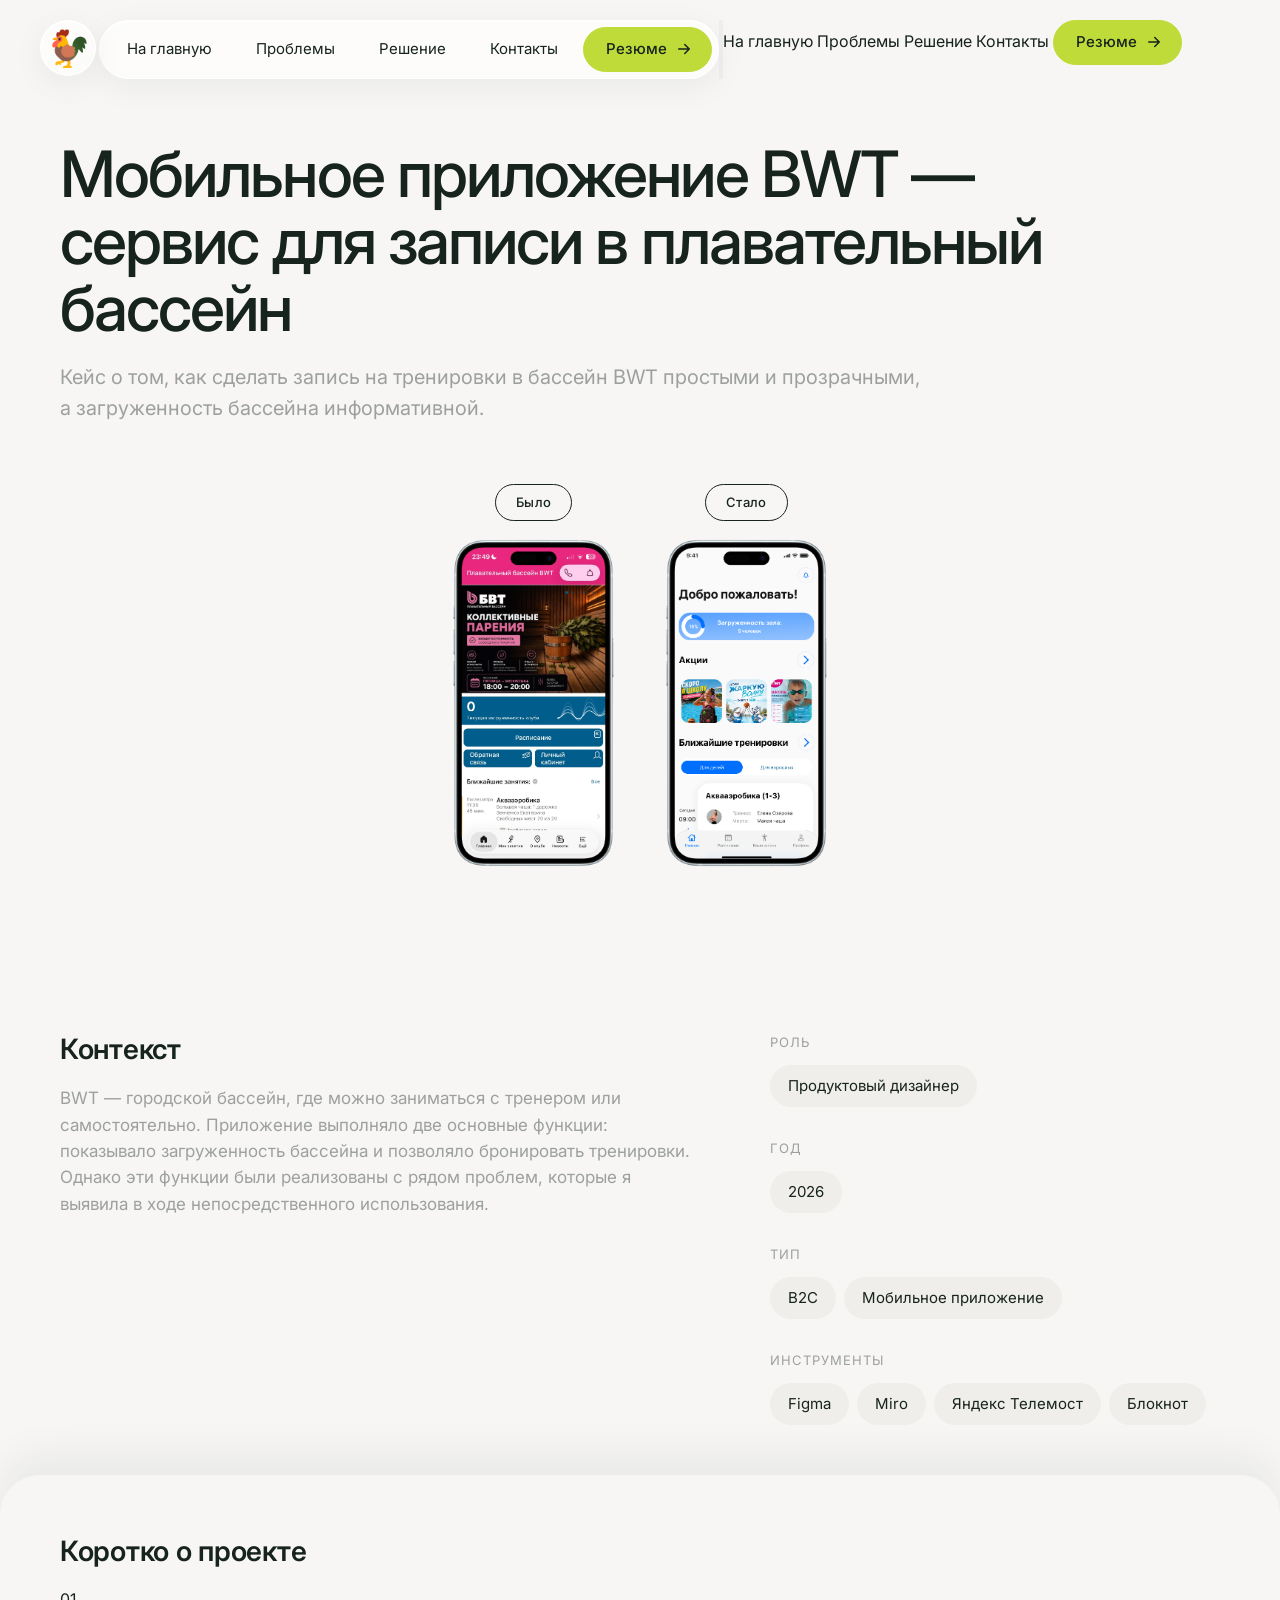
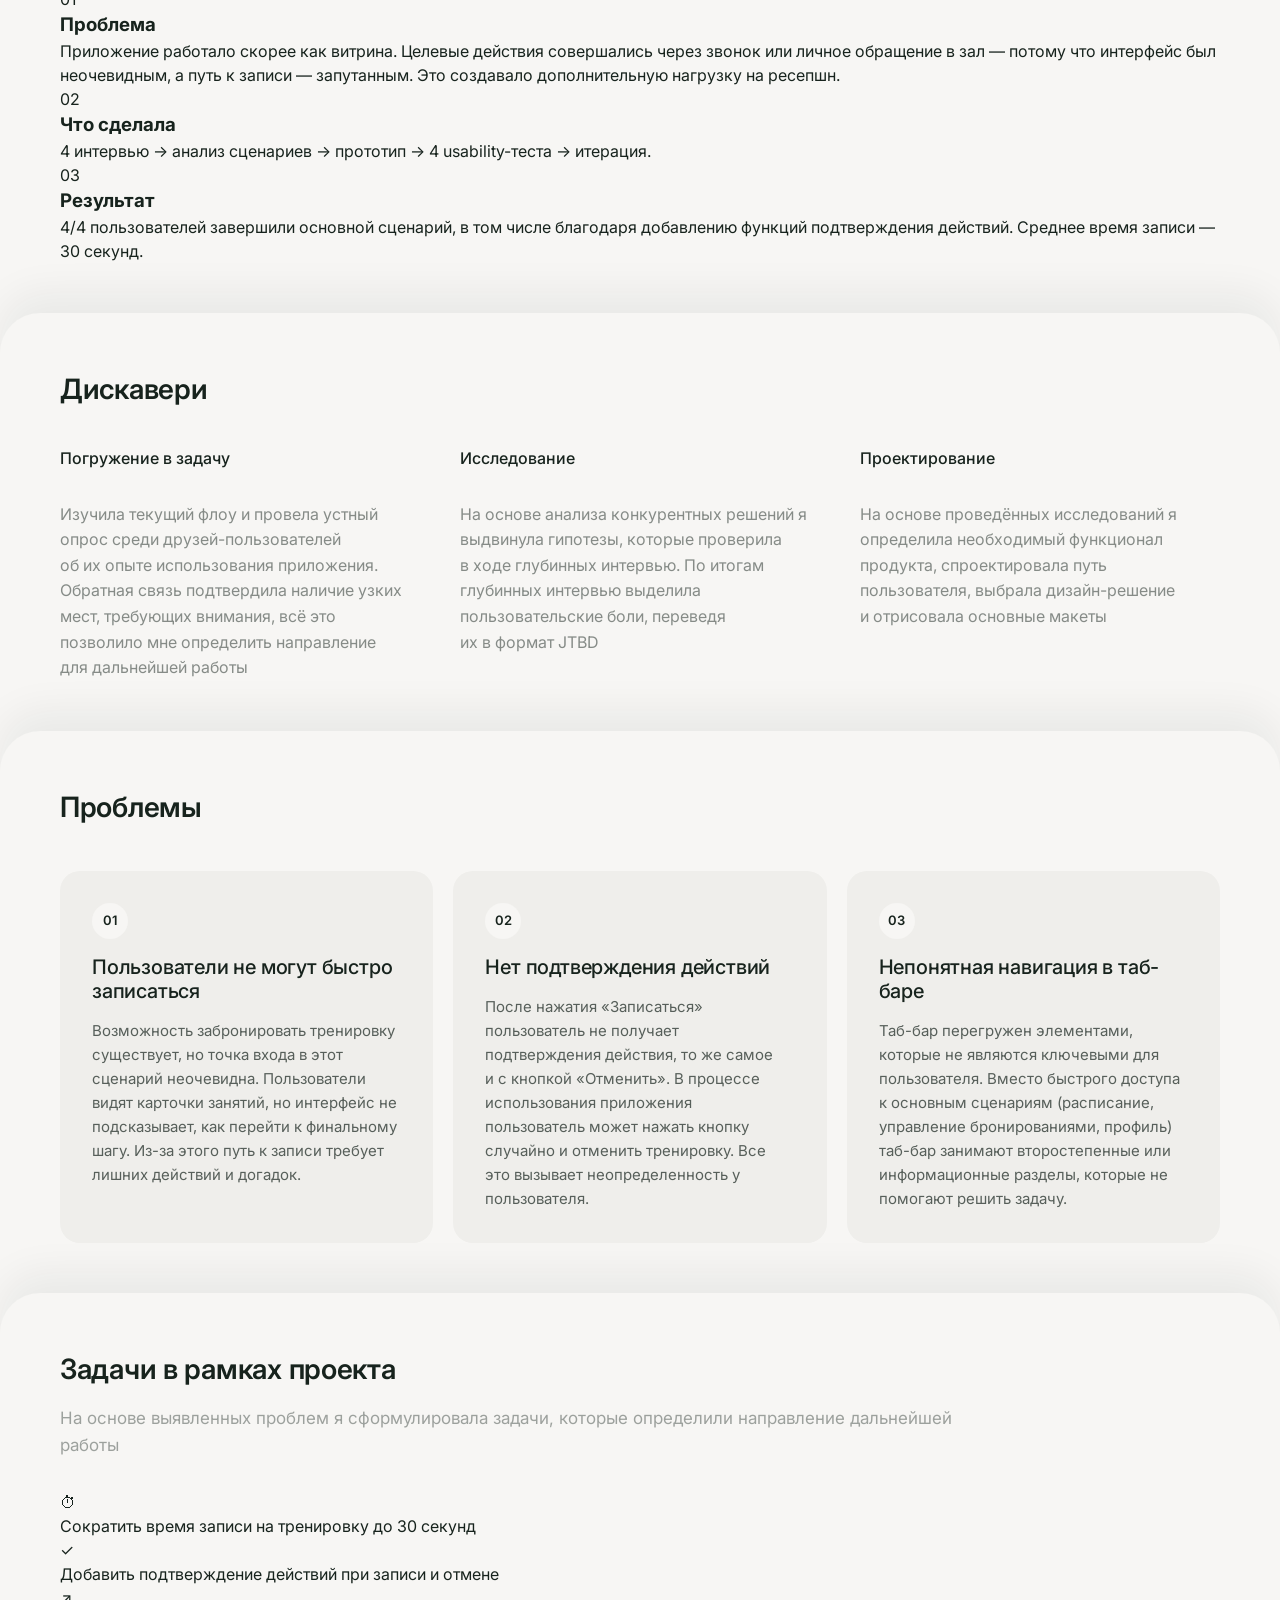
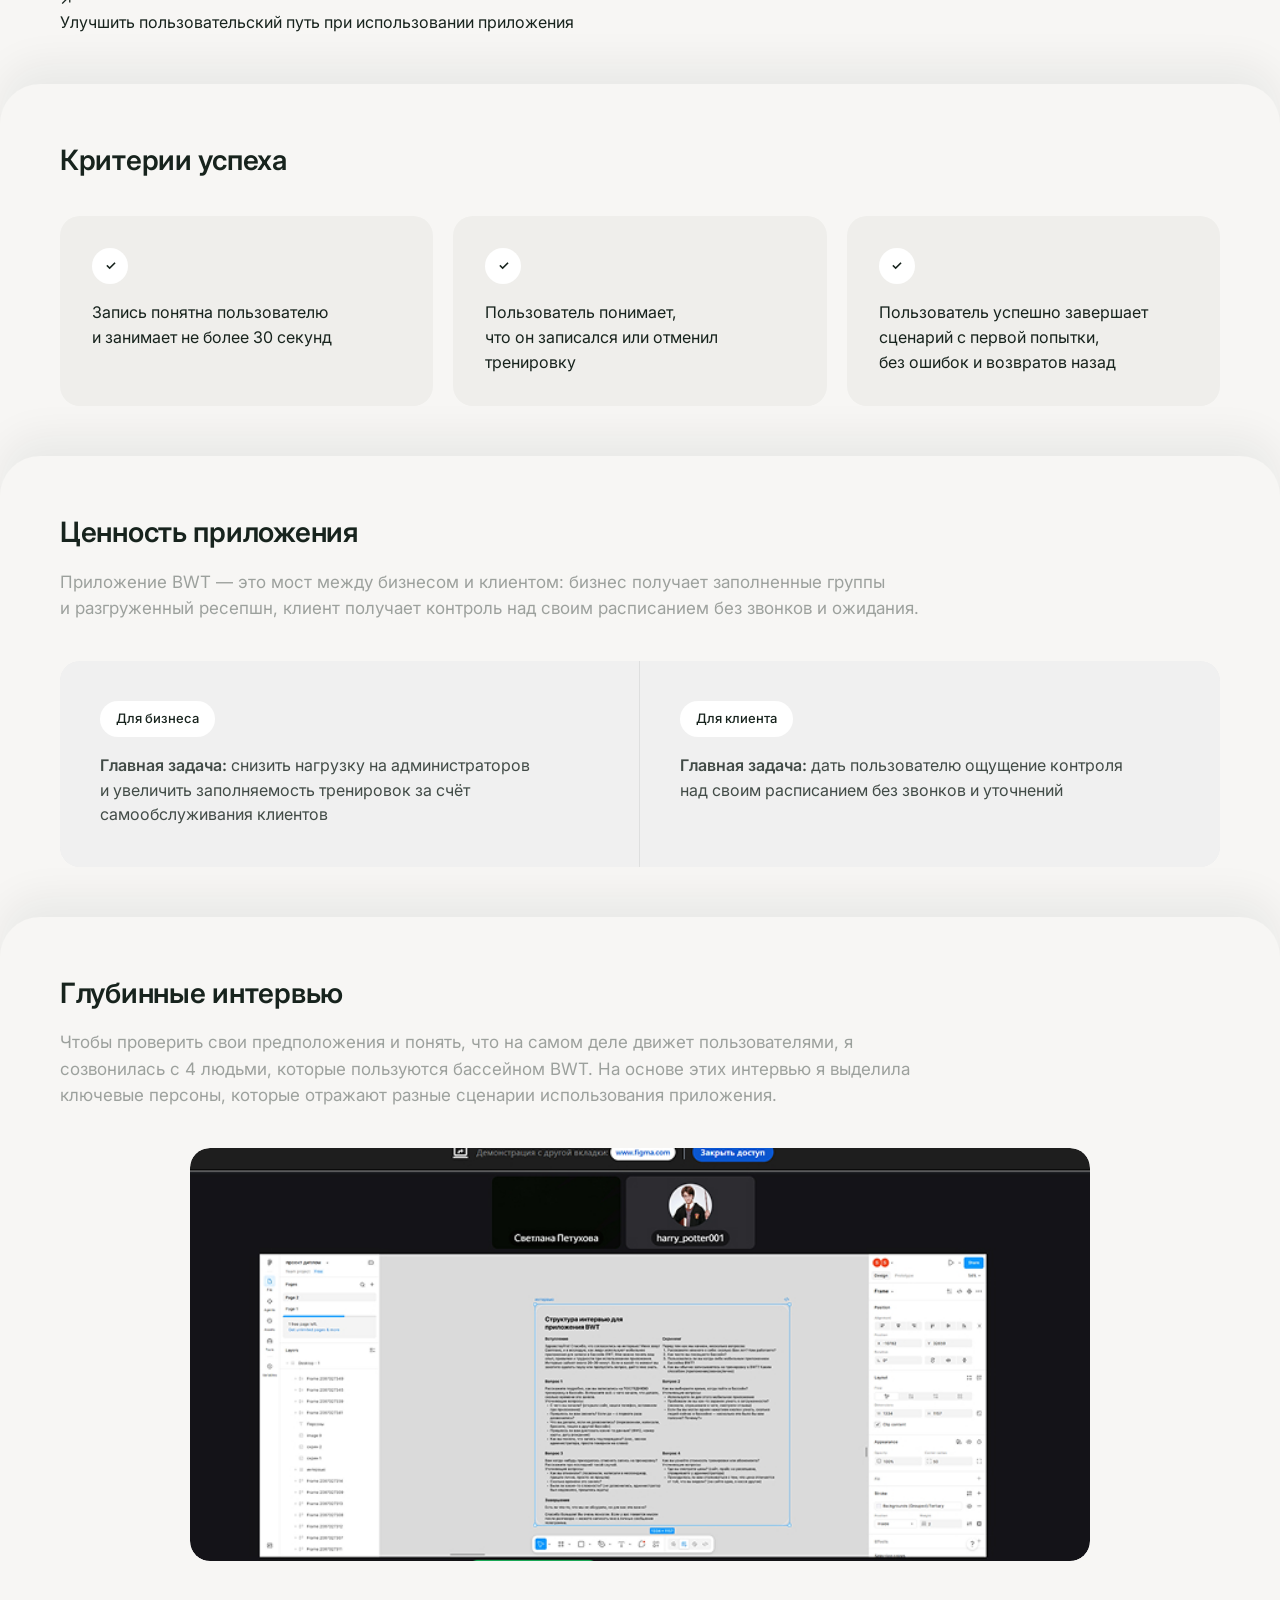
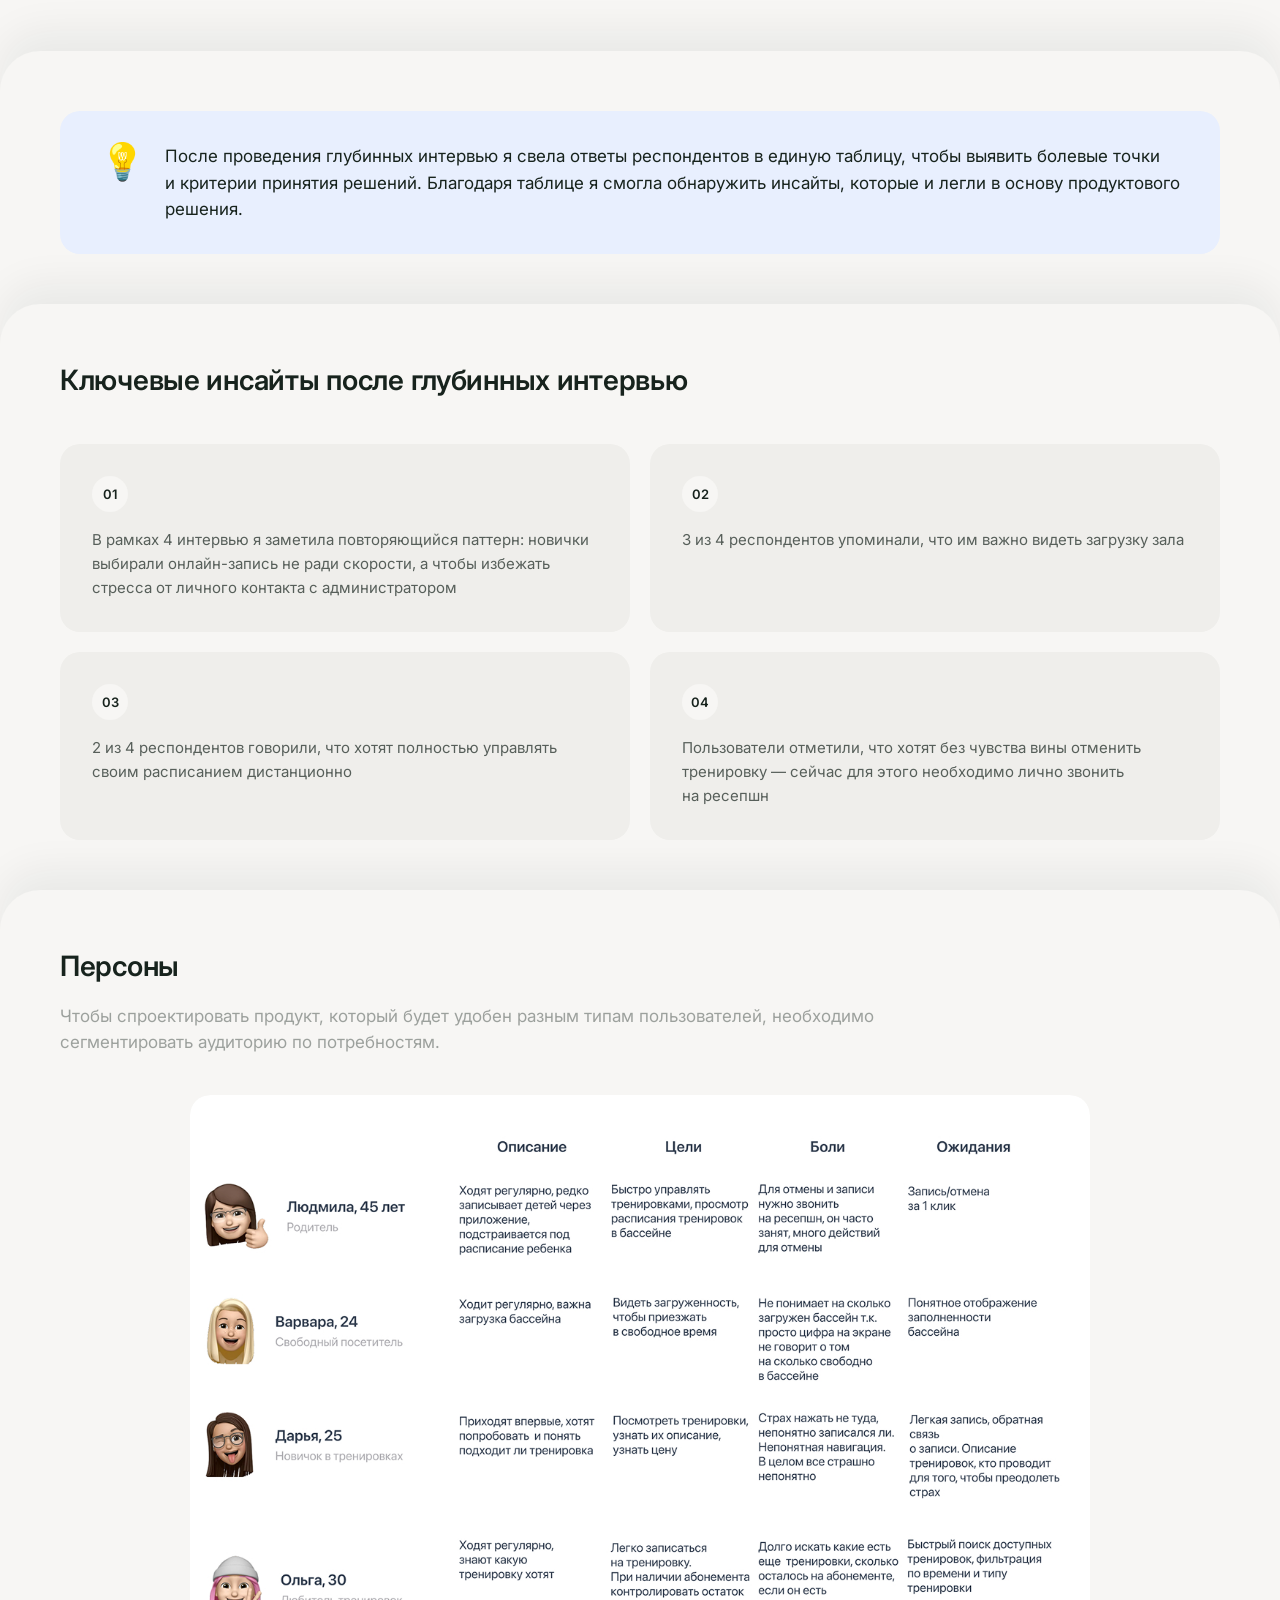
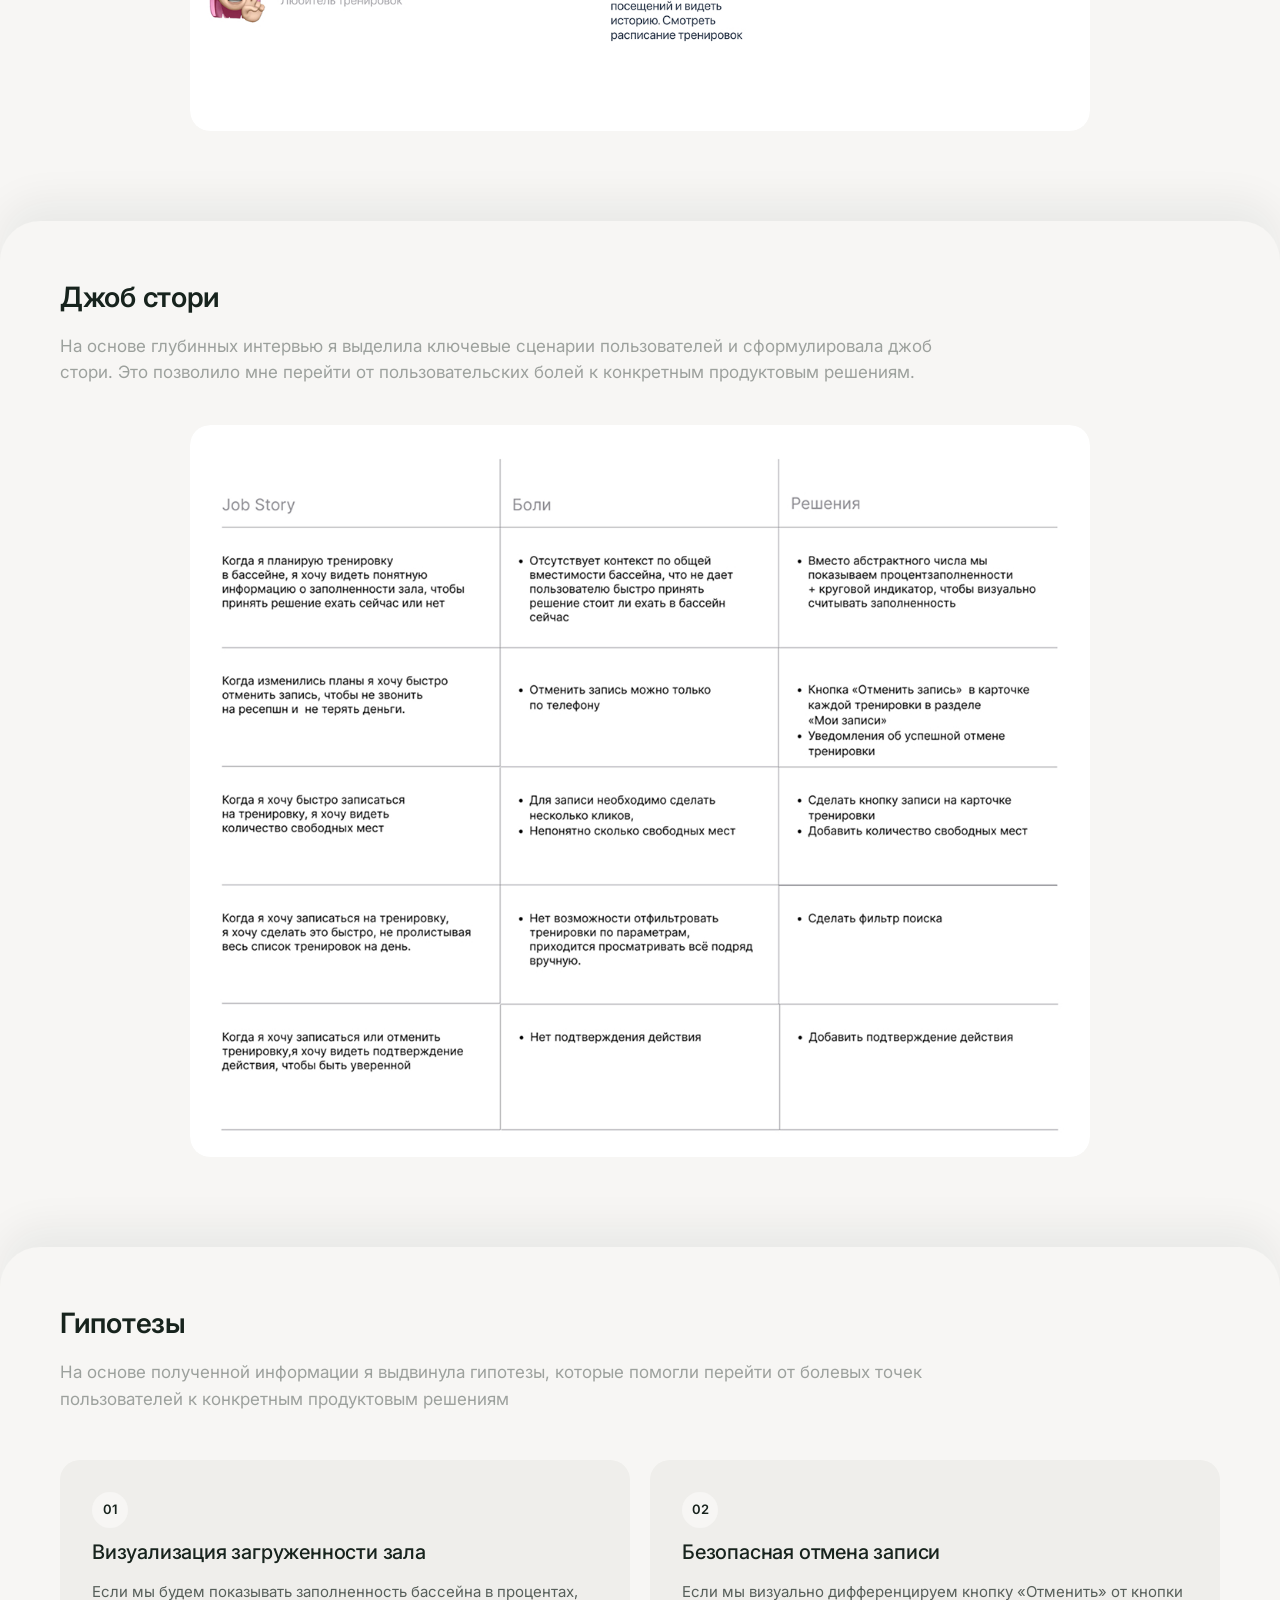
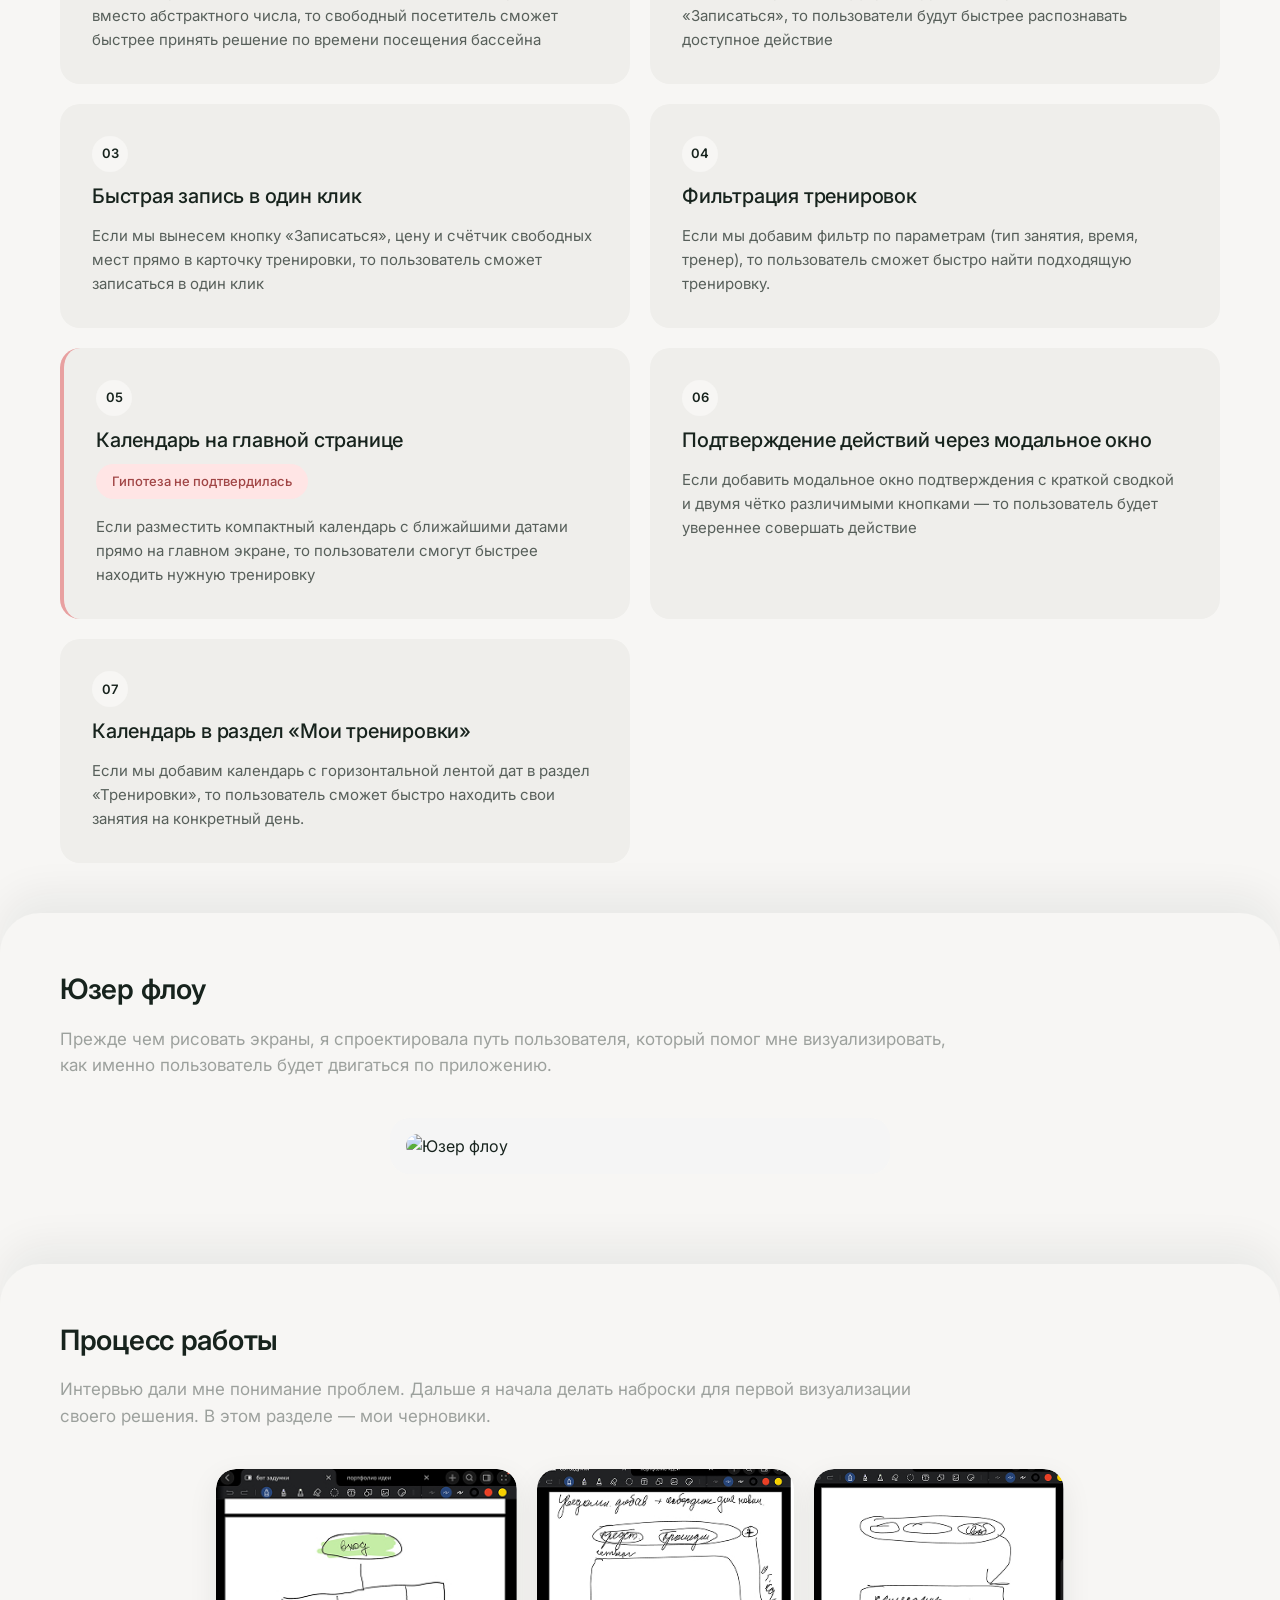
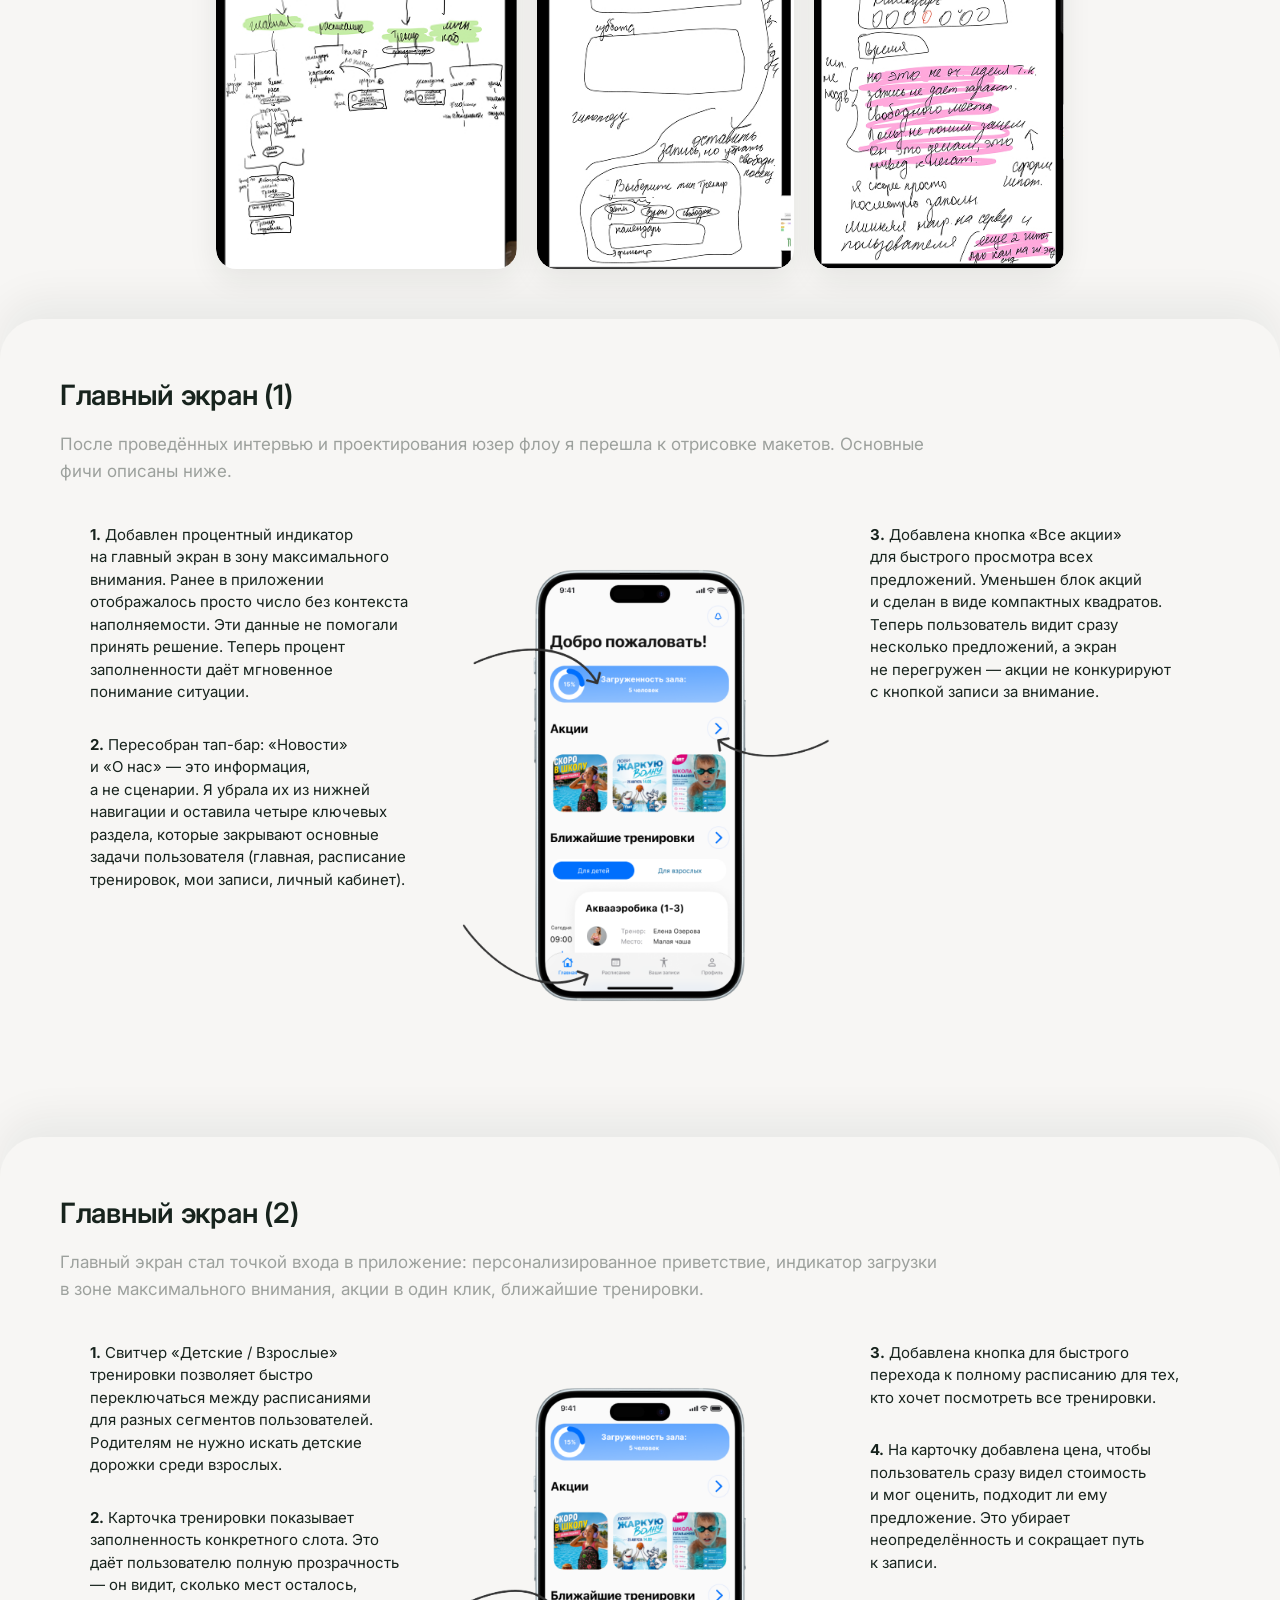
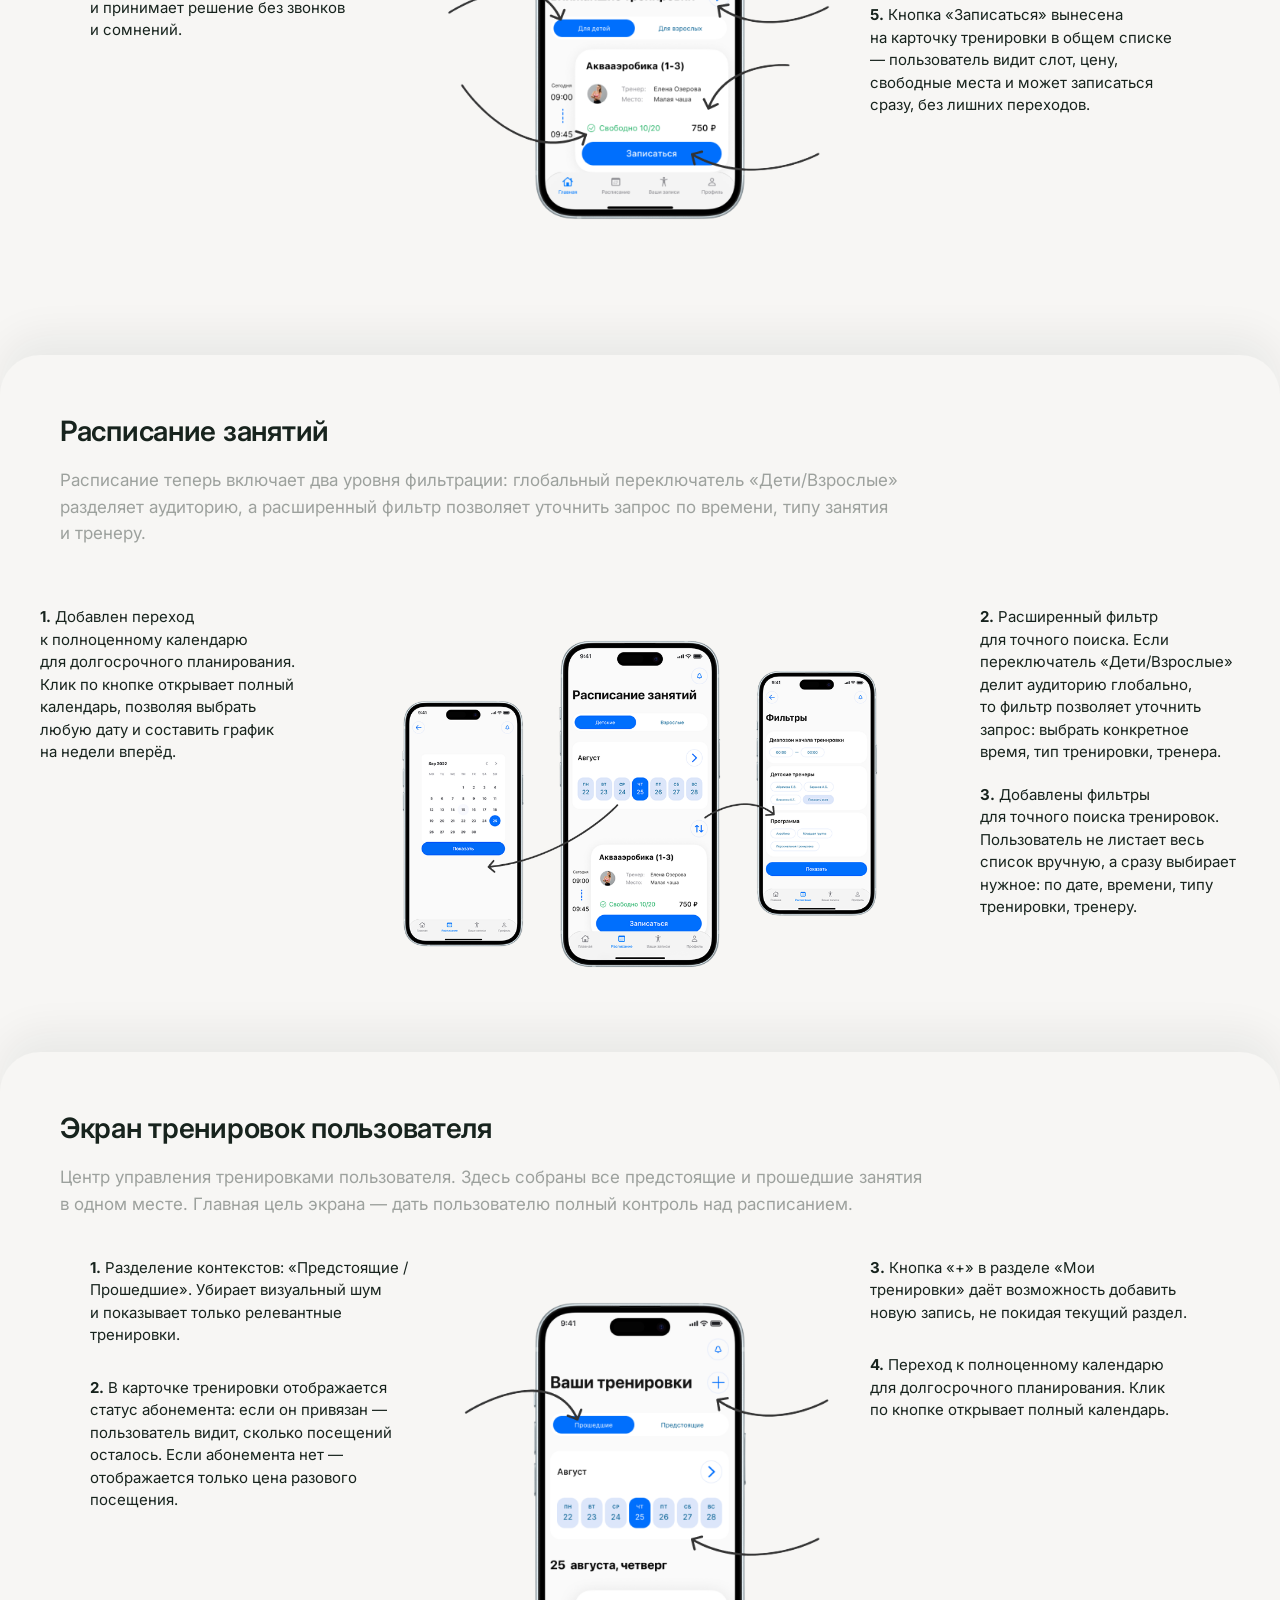
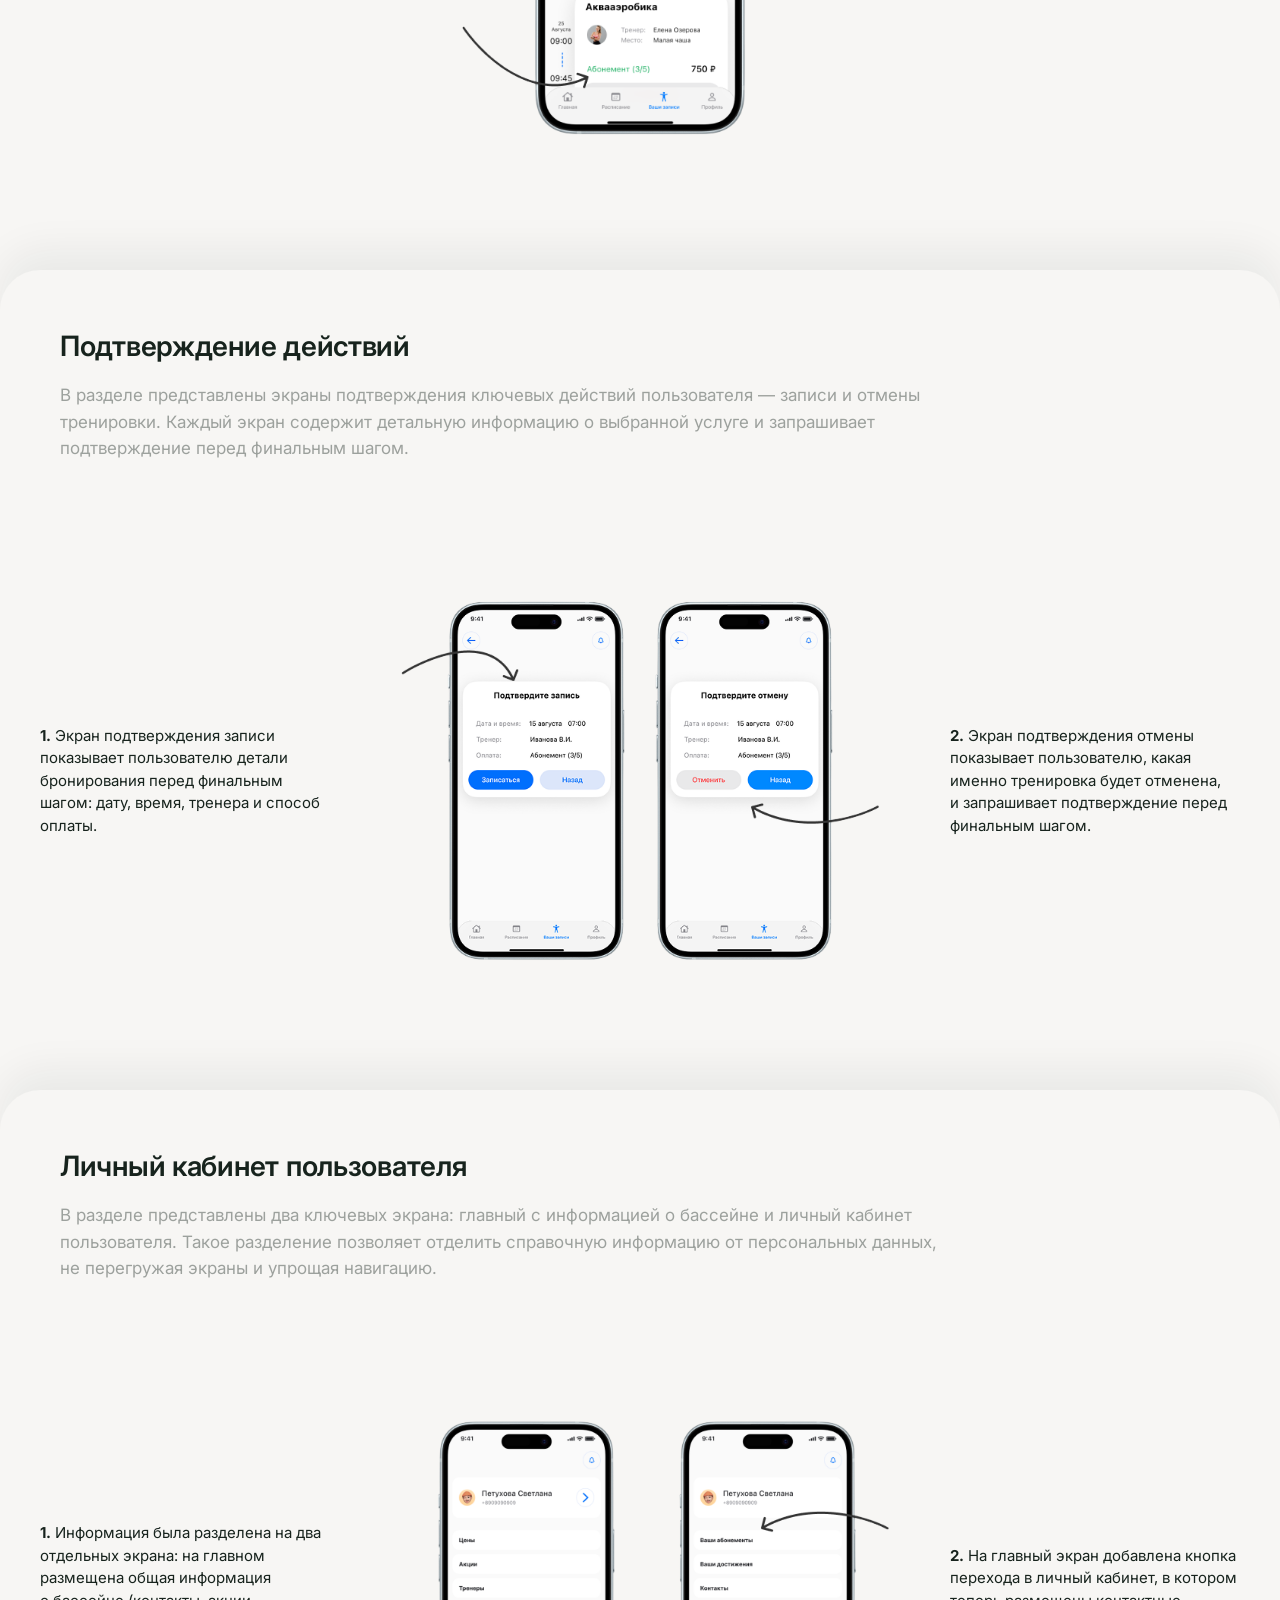
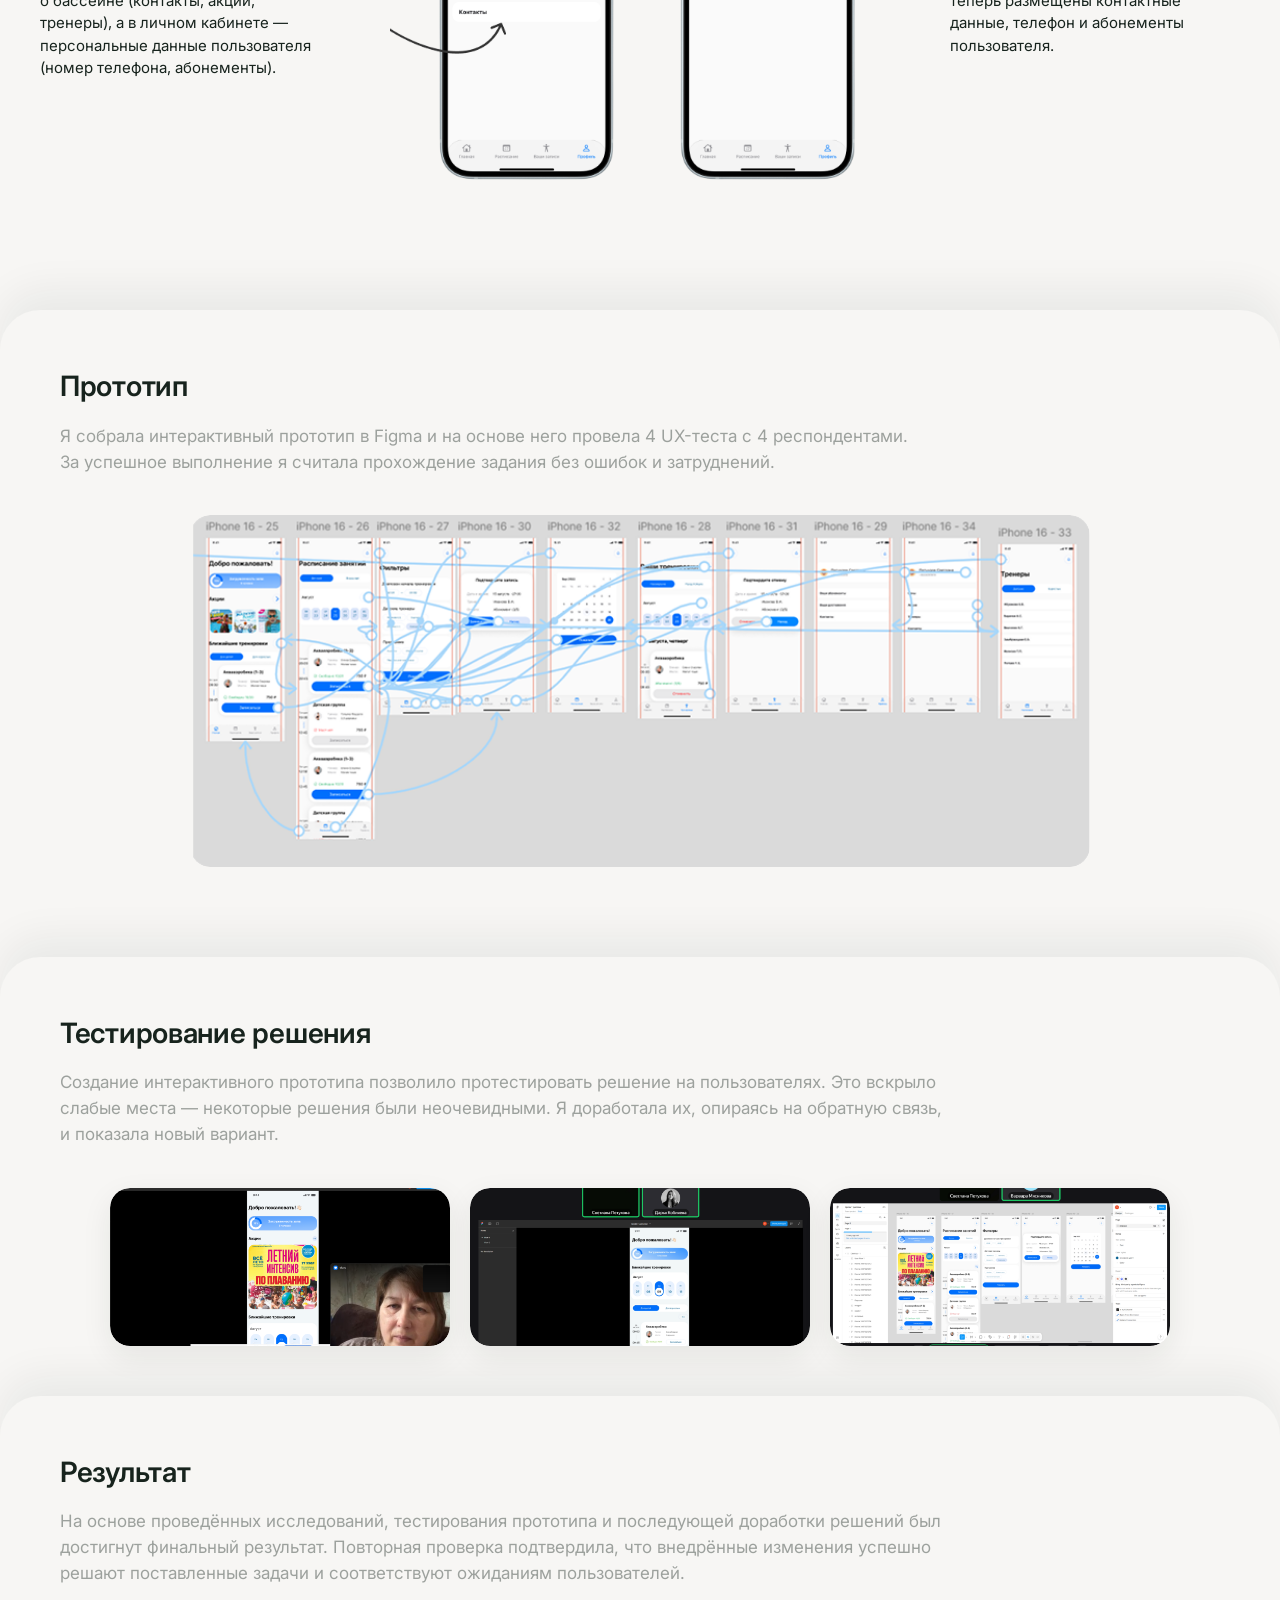
==== case-bwt.html @ 93390b2b "Update case-bwt.html" ====
<!DOCTYPE html>
<html lang="ru">
<head>
  <meta charset="UTF-8">
  <meta name="viewport" content="width=device-width, initial-scale=1.0">
  <title>BWT — Кейс | Петухова Светлана</title>
  <link rel="preconnect" href="https://fonts.googleapis.com">
  <link rel="preconnect" href="https://fonts.gstatic.com" crossorigin>
  <link href="https://fonts.googleapis.com/css2?family=Inter:wght@300;400;500;600&display=swap" rel="stylesheet">
  <link rel="stylesheet" href="style.css">
  <link rel="stylesheet" href="case.css">
</head>
<body class="case-page">

  <!-- ===== НАВБАР ===== -->
  <header class="navbar-wrapper">
    <a href="index.html" class="navbar__logo">
      <span class="navbar__logo-emoji">🐓</span>
    </a>

    <nav class="navbar__pill">
      <ul class="navbar__links">
        <li><a href="index.html" class="navbar__link">На главную</a></li>
        <li><a href="#problems" class="navbar__link">Проблемы</a></li>
        <li><a href="#main-screen" class="navbar__link">Решение</a></li>
        <li><a href="#contacts" class="navbar__link">Контакты</a></li>
      </ul>
      <a href="Files/resume.pdf" class="navbar__cta" target="_blank" rel="noopener">
        <span>Резюме</span>
        <svg class="navbar__arrow" viewBox="0 0 24 24" fill="none" xmlns="http://www.w3.org/2000/svg">
          <path d="M5 12h14M13 6l6 6-6 6" stroke="currentColor" stroke-width="2" stroke-linecap="round" stroke-linejoin="round"/>
        </svg>
      </a>
    </nav>

    <button class="navbar__burger" id="burgerBtn" aria-label="Меню">
      <span></span><span></span><span></span>
    </button>

    <div class="navbar__mobile-menu" id="mobileMenu">
      <a href="index.html">На главную</a>
      <a href="#problems">Проблемы</a>
      <a href="#main-screen">Решение</a>
      <a href="#contacts">Контакты</a>
      <a href="Files/resume.pdf" class="navbar__cta" target="_blank" rel="noopener">
        <span>Резюме</span>
        <svg class="navbar__arrow" viewBox="0 0 24 24" fill="none" xmlns="http://www.w3.org/2000/svg" width="20" height="20">
          <path d="M5 12h14M13 6l6 6-6 6" stroke="currentColor" stroke-width="2" stroke-linecap="round" stroke-linejoin="round"/>
        </svg>
      </a>
    </div>
  </header>

  <main class="case-main">

    <!-- ===== HERO ===== -->
    <section class="case-hero">
      <div class="container">

        <h1 class="case-hero__title">
          Мобильное приложение BWT — <br>
          сервис для записи в&nbsp;плавательный бассейн
        </h1>
        <p class="case-hero__subtitle">
          Кейс о том, как сделать запись на&nbsp;тренировки в&nbsp;бассейн BWT простыми и&nbsp;прозрачными,<br>
          а&nbsp;загруженность бассейна&nbsp;информативной.
        </p>

        <div class="case-compare">
          <div class="case-compare__item">
            <span class="case-compare__badge">Было</span>
            <img src="images/bwt-1.jpg" alt="BWT — было">
          </div>
          <div class="case-compare__item">
            <span class="case-compare__badge">Стало</span>
            <img src="images/bwt-2.jpg" alt="BWT — стало">
          </div>
        </div>
      </div>
    </section>

    <!-- ===== КОНТЕКСТ ===== -->
    <section class="case-section">
      <div class="container">
        <div class="case-intro">
          <div class="case-intro__left">
            <h2 class="case-heading">Контекст</h2>
            <p class="case-section__text">
              BWT — городской бассейн, где можно заниматься с&nbsp;тренером или самостоятельно.
              Приложение выполняло две основные функции: показывало загруженность бассейна
              и&nbsp;позволяло бронировать тренировки. Однако эти функции были реализованы
              с&nbsp;рядом проблем, которые я выявила в&nbsp;ходе непосредственного использования.
            </p>
          </div>
          <div class="case-intro__right">
            <div class="case-intro__block">
              <p class="case-intro__eyebrow">Роль</p>
              <div class="case-intro__tags"><span class="case-chip">Продуктовый дизайнер</span></div>
            </div>
            <div class="case-intro__block">
              <p class="case-intro__eyebrow">Год</p>
              <div class="case-intro__tags"><span class="case-chip">2026</span></div>
            </div>
            <div class="case-intro__block">
              <p class="case-intro__eyebrow">Тип</p>
              <div class="case-intro__tags">
                <span class="case-chip">B2C</span>
                <span class="case-chip">Мобильное приложение</span>
              </div>
            </div>
            <div class="case-intro__block">
              <p class="case-intro__eyebrow">Инструменты</p>
              <div class="case-intro__tags">
                <span class="case-chip">Figma</span>
                <span class="case-chip">Miro</span>
                <span class="case-chip">Яндекс Телемост</span>
                <span class="case-chip">Блокнот</span>
              </div>
            </div>
          </div>
        </div>
      </div>
    </section>

    <!-- ===== TL;DR ===== -->
    <section class="case-section">
      <div class="container">
        <h2 class="case-heading">Коротко о проекте</h2>

        <div class="tldr-grid">

          <div class="tldr-card">
            <span class="tldr-card__num">01</span>
            <h3 class="tldr-card__title">Проблема</h3>
            <p class="tldr-card__text">
              Приложение работало скорее как витрина. Целевые действия совершались
              через звонок или личное обращение в зал — потому что интерфейс был
              неочевидным, а путь к записи — запутанным. Это создавало дополнительную
              нагрузку на ресепшн.
            </p>
          </div>

          <div class="tldr-card">
            <span class="tldr-card__num">02</span>
            <h3 class="tldr-card__title">Что сделала</h3>
            <p class="tldr-card__text">
              4 интервью → анализ сценариев → прототип → 4 usability-теста → итерация.
            </p>
          </div>

          <div class="tldr-card">
            <span class="tldr-card__num">03</span>
            <h3 class="tldr-card__title">Результат</h3>
            <p class="tldr-card__text">
              4/4 пользователей завершили основной сценарий, в том числе благодаря
              добавлению функций подтверждения действий. Среднее время записи — 30 секунд.
            </p>
          </div>

        </div>
      </div>
    </section>

    <!-- ===== ДИСКАВЕРИ ===== -->
    <section class="case-section">
      <div class="container">
        <h2 class="case-heading">Дискавери</h2>
        <div class="case-discovery">
          <div class="case-discovery__col">
            <span class="case-discovery__label">Погружение в&nbsp;задачу</span>
            <p class="case-discovery__text">
              Изучила текущий флоу и&nbsp;провела устный опрос среди друзей-пользователей
              об&nbsp;их&nbsp;опыте использования приложения. Обратная связь подтвердила
              наличие узких мест, требующих внимания, всё это позволило мне определить
              направление для&nbsp;дальнейшей работы
            </p>
          </div>
          <div class="case-discovery__col">
            <span class="case-discovery__label">Исследование</span>
            <p class="case-discovery__text">
              На&nbsp;основе анализа конкурентных решений я выдвинула гипотезы, которые
              проверила в&nbsp;ходе глубинных интервью. По&nbsp;итогам глубинных интервью
              выделила пользовательские боли, переведя их&nbsp;в&nbsp;формат JTBD
            </p>
          </div>
          <div class="case-discovery__col">
            <span class="case-discovery__label">Проектирование</span>
            <p class="case-discovery__text">
              На&nbsp;основе проведённых исследований я определила необходимый функционал
              продукта, спроектировала путь пользователя, выбрала дизайн-решение
              и&nbsp;отрисовала основные макеты
            </p>
          </div>
        </div>
      </div>
    </section>

    <!-- ===== ПРОБЛЕМЫ ===== -->
    <section class="case-section" id="problems">
      <div class="container">
        <h2 class="case-heading">Проблемы</h2>
        <div class="case-grid case-grid--3">

          <div class="case-card">
            <span class="case-card__num">01</span>
            <h3 class="case-card__title">Пользователи не&nbsp;могут быстро записаться</h3>
            <p class="case-card__text">
              Возможность забронировать тренировку существует, но точка входа в этот
              сценарий неочевидна. Пользователи видят карточки занятий, но интерфейс
              не подсказывает, как перейти к финальному шагу. Из-за этого путь к записи
              требует лишних действий и догадок.
            </p>
          </div>

          <div class="case-card">
            <span class="case-card__num">02</span>
            <h3 class="case-card__title">Нет подтверждения действий</h3>
            <p class="case-card__text">
              После нажатия «Записаться» пользователь не&nbsp;получает подтверждения
              действия, то&nbsp;же самое и&nbsp;с&nbsp;кнопкой «Отменить». В процессе
              использования приложения пользователь может нажать кнопку случайно
              и&nbsp;отменить тренировку. Все это вызывает неопределенность у пользователя.
            </p>
          </div>

          <div class="case-card">
            <span class="case-card__num">03</span>
            <h3 class="case-card__title">Непонятная навигация в&nbsp;таб-баре</h3>
            <p class="case-card__text">
              Таб-бар перегружен элементами, которые не&nbsp;являются ключевыми для
              пользователя. Вместо быстрого доступа к основным сценариям (расписание,
              управление бронированиями, профиль) таб-бар занимают второстепенные
              или информационные разделы, которые не помогают решить задачу.
            </p>
          </div>

        </div>
      </div>
    </section>

    <!-- ===== ЗАДАЧИ ===== -->
    <section class="case-section">
      <div class="container">
        <h2 class="case-heading">Задачи в&nbsp;рамках проекта</h2>
        <p class="case-tasks__subtitle">
          На&nbsp;основе выявленных проблем я&nbsp;сформулировала задачи,
          которые определили направление дальнейшей работы
        </p>

        <div class="case-tasks">

          <div class="case-task">
            <span class="case-task__icon">⏱</span>
            <p class="case-task__text">
              Сократить время записи на&nbsp;тренировку до&nbsp;30&nbsp;секунд
            </p>
          </div>

          <div class="case-task">
            <span class="case-task__icon">✓</span>
            <p class="case-task__text">
              Добавить подтверждение действий при&nbsp;записи и&nbsp;отмене
            </p>
          </div>

          <div class="case-task">
            <span class="case-task__icon">↗</span>
            <p class="case-task__text">
              Улучшить пользовательский путь при&nbsp;использовании приложения
            </p>
          </div>

        </div>
      </div>
    </section>

    <!-- ===== КРИТЕРИИ УСПЕХА ===== -->
    <section class="case-section">
      <div class="container">
        <h2 class="case-heading">Критерии успеха</h2>

        <div class="case-criteria">

          <div class="case-criterion">
            <span class="case-criterion__num">✓</span>
            <p class="case-criterion__text">
              Запись понятна пользователю и&nbsp;занимает не&nbsp;более 30&nbsp;секунд
            </p>
          </div>

          <div class="case-criterion">
            <span class="case-criterion__num">✓</span>
            <p class="case-criterion__text">
              Пользователь понимает, что&nbsp;он&nbsp;записался или&nbsp;отменил тренировку
            </p>
          </div>

          <div class="case-criterion">
            <span class="case-criterion__num">✓</span>
            <p class="case-criterion__text">
              Пользователь успешно завершает сценарий с&nbsp;первой попытки,
              без&nbsp;ошибок и&nbsp;возвратов назад
            </p>
          </div>

        </div>
      </div>
    </section>

        <!-- ===== ЦЕННОСТЬ ===== -->
    <section class="case-section">
      <div class="container">
        <h2 class="case-heading">Ценность приложения</h2>
        <p class="case-section__text">
          Приложение BWT — это мост между бизнесом и&nbsp;клиентом: бизнес получает
          заполненные группы и&nbsp;разгруженный ресепшн, клиент получает контроль
          над&nbsp;своим расписанием без&nbsp;звонков и&nbsp;ожидания.
        </p>
        <div class="case-value">
          <div class="case-value__card">
            <span class="case-value__label">Для бизнеса</span>
            <p class="case-value__text">
              <strong>Главная задача:</strong> снизить нагрузку на&nbsp;администраторов
              и&nbsp;увеличить заполняемость тренировок за&nbsp;счёт самообслуживания клиентов
            </p>
          </div>
          <div class="case-value__card">
            <span class="case-value__label">Для клиента</span>
            <p class="case-value__text">
              <strong>Главная задача:</strong> дать пользователю ощущение контроля
              над&nbsp;своим расписанием без&nbsp;звонков и&nbsp;уточнений
            </p>
          </div>
        </div>
      </div>
    </section>

    <!-- ===== ГЛУБИННЫЕ ИНТЕРВЬЮ ===== -->
    <section class="case-section">
      <div class="container">
        <h2 class="case-heading">Глубинные интервью</h2>
        <p class="case-section__text">
          Чтобы проверить свои предположения и&nbsp;понять, что на&nbsp;самом деле движет
          пользователями, я созвонилась с&nbsp;4&nbsp;людьми, которые пользуются бассейном
          BWT. На&nbsp;основе этих интервью я выделила ключевые персоны, которые отражают
          разные сценарии использования приложения.
        </p>
        <figure class="case-interview-photo">
          <img src="images/interview.jpg" alt="Глубинные интервью">
        </figure>
      </div>
    </section>

    <!-- ===== ЗАМЕТКА ===== -->
    <section class="case-section">
      <div class="container">
        <div class="case-note">
          <span class="case-note__emoji" aria-hidden="true">💡</span>
          <p class="case-note__text">
            После проведения глубинных интервью я свела ответы респондентов в&nbsp;единую
            таблицу, чтобы выявить болевые точки и&nbsp;критерии принятия решений.
            Благодаря таблице я смогла обнаружить инсайты, которые и&nbsp;легли
            в&nbsp;основу продуктового решения.
          </p>
        </div>
      </div>
    </section>

    <!-- ===== ИНСАЙТЫ ===== -->
    <section class="case-section">
      <div class="container">
        <h2 class="case-heading">Ключевые инсайты после глубинных интервью</h2>
        <div class="case-grid">

          <div class="case-card">
            <span class="case-card__num">01</span>
            <p class="case-card__text">
              В рамках 4 интервью я заметила повторяющийся паттерн: новички выбирали
              онлайн-запись не&nbsp;ради скорости, а&nbsp;чтобы избежать
              стресса от&nbsp;личного контакта с&nbsp;администратором
            </p>
          </div>

          <div class="case-card">
            <span class="case-card__num">02</span>
            <p class="case-card__text">
              3 из 4 респондентов упоминали, что им важно видеть загрузку зала
            </p>
          </div>

          <div class="case-card">
            <span class="case-card__num">03</span>
            <p class="case-card__text">
              2 из 4 респондентов говорили, что хотят полностью управлять
              своим расписанием дистанционно
            </p>
          </div>

          <div class="case-card">
            <span class="case-card__num">04</span>
            <p class="case-card__text">
              Пользователи отметили, что хотят без&nbsp;чувства вины отменить тренировку —
              сейчас для&nbsp;этого необходимо лично звонить на&nbsp;ресепшн
            </p>
          </div>

        </div>
      </div>
    </section>

    <!-- ===== ПЕРСОНЫ ===== -->
    <section class="case-section">
      <div class="container">
        <h2 class="case-heading">Персоны</h2>
        <p class="case-tasks__subtitle">
          Чтобы спроектировать продукт, который будет удобен разным типам пользователей,
          необходимо сегментировать аудиторию по&nbsp;потребностям.
        </p>
        <figure class="case-interview-photo">
          <img src="images/personas.jpg" alt="Персоны">
        </figure>
      </div>
    </section>

    <!-- ===== ДЖОБ СТОРИ ===== -->
    <section class="case-section">
      <div class="container">
        <h2 class="case-heading">Джоб стори</h2>
        <p class="case-section__text">
          На&nbsp;основе глубинных интервью я выделила ключевые сценарии пользователей
          и&nbsp;сформулировала джоб стори. Это позволило мне перейти от&nbsp;пользовательских
          болей к&nbsp;конкретным продуктовым решениям.
        </p>
        <figure class="case-interview-photo">
          <img src="images/JobStory.jpg" alt="Джоб стори">
        </figure>
      </div>
    </section>

    <!-- ===== ГИПОТЕЗЫ ===== -->
    <section class="case-section">
      <div class="container">
        <h2 class="case-heading">Гипотезы</h2>
        <p class="case-tasks__subtitle">
          На&nbsp;основе полученной информации я&nbsp;выдвинула гипотезы, которые помогли
          перейти от&nbsp;болевых точек пользователей к&nbsp;конкретным продуктовым решениям
        </p>

        <div class="case-hypotheses">

          <div class="case-hypothesis">
            <div class="case-hypothesis__head">
              <span class="case-hypothesis__num">01</span>
              <h3 class="case-hypothesis__title">Визуализация загруженности зала</h3>
            </div>
            <p class="case-hypothesis__text">
              Если мы будем показывать заполненность бассейна в&nbsp;процентах, вместо
              абстрактного числа, то&nbsp;свободный посетитель сможет быстрее принять
              решение по&nbsp;времени посещения бассейна
            </p>
          </div>

          <div class="case-hypothesis">
            <div class="case-hypothesis__head">
              <span class="case-hypothesis__num">02</span>
              <h3 class="case-hypothesis__title">Безопасная отмена записи</h3>
            </div>
            <p class="case-hypothesis__text">
              Если мы визуально дифференцируем кнопку «Отменить» от&nbsp;кнопки «Записаться»,
              то&nbsp;пользователи будут быстрее распознавать доступное действие
            </p>
          </div>

          <div class="case-hypothesis">
            <div class="case-hypothesis__head">
              <span class="case-hypothesis__num">03</span>
              <h3 class="case-hypothesis__title">Быстрая запись в&nbsp;один клик</h3>
            </div>
            <p class="case-hypothesis__text">
              Если мы вынесем кнопку «Записаться», цену и&nbsp;счётчик свободных мест прямо
              в&nbsp;карточку тренировки, то&nbsp;пользователь сможет записаться в&nbsp;один клик
            </p>
          </div>

          <div class="case-hypothesis">
            <div class="case-hypothesis__head">
              <span class="case-hypothesis__num">04</span>
              <h3 class="case-hypothesis__title">Фильтрация тренировок</h3>
            </div>
            <p class="case-hypothesis__text">
              Если мы добавим фильтр по&nbsp;параметрам (тип занятия, время, тренер),
              то&nbsp;пользователь сможет быстро найти подходящую тренировку.
            </p>
          </div>

          <div class="case-hypothesis case-hypothesis--rejected">
            <div class="case-hypothesis__head">
              <span class="case-hypothesis__num">05</span>
              <h3 class="case-hypothesis__title">Календарь на&nbsp;главной странице</h3>
              <span class="case-hypothesis__badge">Гипотеза не&nbsp;подтвердилась</span>
            </div>
            <p class="case-hypothesis__text">
              Если разместить компактный календарь с&nbsp;ближайшими датами прямо
              на&nbsp;главном экране, то&nbsp;пользователи смогут быстрее находить
              нужную тренировку
            </p>
          </div>

          <div class="case-hypothesis">
            <div class="case-hypothesis__head">
              <span class="case-hypothesis__num">06</span>
              <h3 class="case-hypothesis__title">Подтверждение действий через модальное окно</h3>
            </div>
            <p class="case-hypothesis__text">
              Если добавить модальное окно подтверждения с&nbsp;краткой сводкой и&nbsp;двумя
              чётко различимыми кнопками — то&nbsp;пользователь будет увереннее совершать действие
            </p>
          </div>

          <div class="case-hypothesis">
            <div class="case-hypothesis__head">
              <span class="case-hypothesis__num">07</span>
              <h3 class="case-hypothesis__title">Календарь в&nbsp;раздел «Мои тренировки»</h3>
            </div>
            <p class="case-hypothesis__text">
              Если мы добавим календарь с&nbsp;горизонтальной лентой дат в&nbsp;раздел
              «Тренировки», то&nbsp;пользователь сможет быстро находить свои занятия
              на&nbsp;конкретный день.
            </p>
          </div>

        </div>
      </div>
    </section>

    <!-- ===== ЮЗЕР ФЛОУ ===== -->
    <section class="case-section">
      <div class="container">
        <h2 class="case-heading">Юзер флоу</h2>
        <p class="case-section__text">
          Прежде чем рисовать экраны, я спроектировала путь пользователя, который помог
          мне визуализировать, как именно пользователь будет двигаться по&nbsp;приложению.
        </p>
        <figure class="case-interview-photo case-interview-photo--small">
          <img src="images/user.jpg" alt="Юзер флоу">
        </figure>
      </div>
    </section>

    <!-- ===== ПРОЦЕСС ===== -->
    <section class="case-section">
      <div class="container">
        <h2 class="case-heading">Процесс работы</h2>
        <p class="case-section__text">
          Интервью дали мне понимание проблем. Дальше я начала делать наброски
          для&nbsp;первой визуализации своего решения. В&nbsp;этом разделе — мои черновики.
        </p>
        <div class="case-process">
          <figure class="case-process__item">
            <img src="images/image-1.jpg" alt="Черновик 1">
          </figure>
          <figure class="case-process__item">
            <img src="images/image-2.jpg" alt="Черновик 2">
          </figure>
          <figure class="case-process__item">
            <img src="images/image-3.jpg" alt="Черновик 3">
          </figure>
        </div>
      </div>
    </section>

        <!-- ===== ГЛАВНЫЙ ЭКРАН (1) ===== -->
    <section class="case-section" id="main-screen">
      <div class="container">
        <h2 class="case-heading">Главный экран (1)</h2>
        <p class="case-section__text">
          После проведённых интервью и&nbsp;проектирования юзер флоу я перешла
          к&nbsp;отрисовке макетов. Основные фичи описаны ниже.
        </p>

        <div class="case-screen">
          <div class="case-screen__side case-screen__side--left">
            <div class="case-screen__item">
              <p class="case-screen__text">
                <strong>1.</strong> Добавлен процентный индикатор на&nbsp;главный экран
                в&nbsp;зону максимального внимания. Ранее в&nbsp;приложении отображалось
                просто число без&nbsp;контекста наполняемости. Эти данные не&nbsp;помогали
                принять решение. Теперь процент заполненности даёт мгновенное понимание ситуации.
              </p>
            </div>
            <div class="case-screen__item">
              <p class="case-screen__text">
                <strong>2.</strong> Пересобран тап-бар: «Новости» и&nbsp;«О&nbsp;нас» — это
                информация, а&nbsp;не&nbsp;сценарии. Я&nbsp;убрала их&nbsp;из&nbsp;нижней
                навигации и&nbsp;оставила четыре ключевых раздела, которые закрывают основные
                задачи пользователя (главная, расписание тренировок, мои записи, личный кабинет).
              </p>
            </div>
          </div>

          <div class="case-screen__phone">
            <img src="images/screen(11).png" alt="Главный экран BWT">
          </div>

          <div class="case-screen__side case-screen__side--right">
            <div class="case-screen__item">
              <p class="case-screen__text">
                <strong>3.</strong> Добавлена кнопка «Все акции» для&nbsp;быстрого просмотра
                всех предложений. Уменьшен блок акций и&nbsp;сделан в&nbsp;виде компактных
                квадратов. Теперь пользователь видит сразу несколько предложений,
                а&nbsp;экран не&nbsp;перегружен — акции не&nbsp;конкурируют с&nbsp;кнопкой
                записи за&nbsp;внимание.
              </p>
            </div>
          </div>
        </div>
      </div>
    </section>

    <!-- ===== ГЛАВНЫЙ ЭКРАН (2) ===== -->
    <section class="case-section" id="main-screen-2">
      <div class="container">
        <h2 class="case-heading">Главный экран (2)</h2>
        <p class="case-section__text">
          Главный экран стал точкой входа в&nbsp;приложение: персонализированное приветствие,
          индикатор загрузки в&nbsp;зоне максимального внимания, акции в&nbsp;один клик,
          ближайшие тренировки.
        </p>

        <div class="case-screen">
          <div class="case-screen__side case-screen__side--left">
            <div class="case-screen__item">
              <p class="case-screen__text">
                <strong>1.</strong> Свитчер «Детские / Взрослые» тренировки позволяет быстро
                переключаться между расписаниями для&nbsp;разных сегментов пользователей.
                Родителям не&nbsp;нужно искать детские дорожки среди взрослых.
              </p>
            </div>
            <div class="case-screen__item">
              <p class="case-screen__text">
                <strong>2.</strong> Карточка тренировки показывает заполненность конкретного
                слота. Это даёт пользователю полную прозрачность — он&nbsp;видит, сколько
                мест осталось, и&nbsp;принимает решение без&nbsp;звонков и&nbsp;сомнений.
              </p>
            </div>
          </div>

          <div class="case-screen__phone">
            <img src="images/screen2.png" alt="Главный экран BWT — версия 2">
          </div>

          <div class="case-screen__side case-screen__side--right">
            <div class="case-screen__item">
              <p class="case-screen__text">
                <strong>3.</strong> Добавлена кнопка для&nbsp;быстрого перехода к&nbsp;полному
                расписанию для&nbsp;тех, кто хочет посмотреть все тренировки.
              </p>
            </div>
            <div class="case-screen__item">
              <p class="case-screen__text">
                <strong>4.</strong> На&nbsp;карточку добавлена цена, чтобы пользователь сразу
                видел стоимость и&nbsp;мог оценить, подходит&nbsp;ли ему предложение.
                Это убирает неопределённость и&nbsp;сокращает путь к&nbsp;записи.
              </p>
            </div>
            <div class="case-screen__item">
              <p class="case-screen__text">
                <strong>5.</strong> Кнопка «Записаться» вынесена на&nbsp;карточку тренировки
                в&nbsp;общем списке — пользователь видит слот, цену, свободные места
                и&nbsp;может записаться сразу, без&nbsp;лишних переходов.
              </p>
            </div>
          </div>
        </div>
      </div>
    </section>

    <!-- ===== РАСПИСАНИЕ ЗАНЯТИЙ ===== -->
    <section class="case-section" id="schedule">
      <div class="container">
        <h2 class="case-heading">Расписание занятий</h2>
        <p class="case-section__text">
          Расписание теперь включает два уровня фильтрации: глобальный переключатель
          «Дети/Взрослые» разделяет аудиторию, а&nbsp;расширенный фильтр позволяет
          уточнить запрос по&nbsp;времени, типу занятия и&nbsp;тренеру.
        </p>
      </div>

      <div class="case-schedule">
        <div class="case-schedule__col case-schedule__col--left">
          <p class="case-schedule__text">
            <strong>1.</strong> Добавлен переход к&nbsp;полноценному календарю
            для&nbsp;долгосрочного планирования. Клик по&nbsp;кнопке открывает полный
            календарь, позволяя выбрать любую дату и&nbsp;составить график на&nbsp;недели вперёд.
          </p>
        </div>

        <div class="case-schedule__center">
          <img src="images/screen3.png" alt="Расписание занятий BWT">
        </div>

        <div class="case-schedule__col case-schedule__col--right">
          <p class="case-schedule__text">
            <strong>2.</strong> Расширенный фильтр для&nbsp;точного поиска. Если переключатель
            «Дети/Взрослые» делит аудиторию глобально, то&nbsp;фильтр позволяет уточнить
            запрос: выбрать конкретное время, тип тренировки, тренера.
          </p>
          <p class="case-schedule__text">
            <strong>3.</strong> Добавлены фильтры для&nbsp;точного поиска тренировок.
            Пользователь не&nbsp;листает весь список вручную, а&nbsp;сразу выбирает нужное:
            по&nbsp;дате, времени, типу тренировки, тренеру.
          </p>
        </div>
      </div>
    </section>

    <!-- ===== ЭКРАН ТРЕНИРОВОК ===== -->
    <section class="case-section" id="user-trainings">
      <div class="container">
        <h2 class="case-heading">Экран тренировок пользователя</h2>
        <p class="case-section__text">
          Центр управления тренировками пользователя. Здесь собраны все предстоящие
          и&nbsp;прошедшие занятия в&nbsp;одном месте. Главная цель экрана — дать
          пользователю полный контроль над&nbsp;расписанием.
        </p>

        <div class="case-screen">
          <div class="case-screen__side case-screen__side--left">
            <div class="case-screen__item">
              <p class="case-screen__text">
                <strong>1.</strong> Разделение контекстов: «Предстоящие / Прошедшие».
                Убирает визуальный шум и&nbsp;показывает только релевантные тренировки.
              </p>
            </div>
            <div class="case-screen__item">
              <p class="case-screen__text">
                <strong>2.</strong> В&nbsp;карточке тренировки отображается статус абонемента:
                если он&nbsp;привязан — пользователь видит, сколько посещений осталось.
                Если абонемента нет — отображается только цена разового посещения.
              </p>
            </div>
          </div>

          <div class="case-screen__phone">
            <img src="images/screen4.png" alt="Экран тренировок пользователя BWT">
          </div>

          <div class="case-screen__side case-screen__side--right">
            <div class="case-screen__item">
              <p class="case-screen__text">
                <strong>3.</strong> Кнопка «+» в&nbsp;разделе «Мои тренировки» даёт
                возможность добавить новую запись, не&nbsp;покидая текущий раздел.
              </p>
            </div>
            <div class="case-screen__item">
              <p class="case-screen__text">
                <strong>4.</strong> Переход к&nbsp;полноценному календарю
                для&nbsp;долгосрочного планирования. Клик по&nbsp;кнопке открывает
                полный календарь.
              </p>
            </div>
          </div>
        </div>
      </div>
    </section>

    <!-- ===== ПОДТВЕРЖДЕНИЕ ДЕЙСТВИЙ ===== -->
    <section class="case-section" id="confirmations">
      <div class="container">
        <h2 class="case-heading">Подтверждение действий</h2>
        <p class="case-section__text">
          В&nbsp;разделе представлены экраны подтверждения ключевых действий
          пользователя — записи и&nbsp;отмены тренировки. Каждый экран содержит
          детальную информацию о&nbsp;выбранной услуге и&nbsp;запрашивает подтверждение
          перед финальным шагом.
        </p>
      </div>

      <div class="case-confirm">
        <div class="case-confirm__text case-confirm__text--left">
          <p class="case-screen__text">
            <strong>1.</strong> Экран подтверждения записи показывает пользователю
            детали бронирования перед финальным шагом: дату, время, тренера
            и&nbsp;способ оплаты.
          </p>
        </div>

        <div class="case-confirm__phone">
          <img src="images/screen5.png" alt="Подтверждение действий">
        </div>

        <div class="case-confirm__text case-confirm__text--right">
          <p class="case-screen__text">
            <strong>2.</strong> Экран подтверждения отмены показывает пользователю,
            какая именно тренировка будет отменена, и&nbsp;запрашивает подтверждение
            перед финальным шагом.
          </p>
        </div>
      </div>
    </section>
        <!-- ===== ЛИЧНЫЙ КАБИНЕТ ===== -->
    <section class="case-section" id="profile">
      <div class="container">
        <h2 class="case-heading">Личный кабинет пользователя</h2>
        <p class="case-section__text">
          В&nbsp;разделе представлены два ключевых экрана: главный с&nbsp;информацией
          о&nbsp;бассейне и&nbsp;личный кабинет пользователя. Такое разделение позволяет
          отделить справочную информацию от&nbsp;персональных данных, не&nbsp;перегружая
          экраны и&nbsp;упрощая навигацию.
        </p>
      </div>

      <div class="case-confirm">
        <div class="case-confirm__text case-confirm__text--left">
          <p class="case-screen__text">
            <strong>1.</strong> Информация была разделена на&nbsp;два отдельных экрана:
            на&nbsp;главном размещена общая информация о&nbsp;бассейне (контакты, акции,
            тренеры), а&nbsp;в&nbsp;личном кабинете — персональные данные пользователя
            (номер телефона, абонементы).
          </p>
        </div>

        <div class="case-confirm__phone">
          <img src="images/screen6.png" alt="Личный кабинет пользователя">
        </div>

        <div class="case-confirm__text case-confirm__text--right">
          <p class="case-screen__text">
            <strong>2.</strong> На&nbsp;главный экран добавлена кнопка перехода
            в&nbsp;личный кабинет, в&nbsp;котором теперь размещены контактные данные,
            телефон и&nbsp;абонементы пользователя.
          </p>
        </div>
      </div>
    </section>

    <!-- ===== ПРОТОТИП ===== -->
    <section class="case-section" id="prototype">
      <div class="container">
        <h2 class="case-heading">Прототип</h2>
        <p class="case-section__text">
          Я собрала интерактивный прототип в&nbsp;Figma и&nbsp;на&nbsp;основе него провела
          4&nbsp;UX-теста с&nbsp;4&nbsp;респондентами. За&nbsp;успешное выполнение
          я&nbsp;считала прохождение задания без&nbsp;ошибок и&nbsp;затруднений.
        </p>
        <figure class="case-interview-photo">
          <img src="images/screen7.png" alt="Прототип BWT">
        </figure>
      </div>
    </section>

    <!-- ===== ТЕСТИРОВАНИЕ РЕШЕНИЯ ===== -->
    <section class="case-section" id="testing">
      <div class="container">
        <h2 class="case-heading">Тестирование решения</h2>
        <p class="case-section__text">
          Создание интерактивного прототипа позволило протестировать решение
          на&nbsp;пользователях. Это вскрыло слабые места — некоторые решения были
          неочевидными. Я&nbsp;доработала их, опираясь на&nbsp;обратную связь,
          и&nbsp;показала новый вариант.
        </p>

        <div class="case-process">
          <figure class="case-process__item">
            <img src="images/test1.png" alt="Тестирование 1">
          </figure>
          <figure class="case-process__item">
            <img src="images/test2.png" alt="Тестирование 2">
          </figure>
          <figure class="case-process__item">
            <img src="images/test3.png" alt="Тестирование 3">
          </figure>
        </div>
      </div>
    </section>

    <!-- ===== РЕЗУЛЬТАТ ===== -->
    <section class="case-section" id="result">
      <div class="container">
        <h2 class="case-heading">Результат</h2>
        <p class="case-section__text">
          На&nbsp;основе проведённых исследований, тестирования прототипа
          и&nbsp;последующей доработки решений был достигнут финальный результат.
          Повторная проверка подтвердила, что внедрённые изменения успешно решают
          поставленные задачи и&nbsp;соответствуют ожиданиям пользователей.
        </p>

        <div class="case-results">

          <div class="case-result">
            <h3 class="case-result__title">
              4 из 4 респондентов смогли записаться в среднем за 30 секунд
            </h3>
            <p class="case-result__text">
              В&nbsp;текущей версии приложения процесс записи занимал значительно больше
              времени: единственная точка входа — нажатие на&nbsp;карточку тренировки.
              В&nbsp;обновлённой версии кнопка «Записаться» вынесена в&nbsp;карточку,
              что&nbsp;сократило путь и&nbsp;снизило время до&nbsp;30&nbsp;секунд.
            </p>
          </div>

          <div class="case-result">
            <h3 class="case-result__title">
              4 из 4 респондентов понимали, какое действие они совершили
            </h3>
            <p class="case-result__text">
              Ранее после нажатия «Записаться» или&nbsp;«Отменить» пользователь
              не&nbsp;получал обратной связи — непонятно, сработало действие или нет.
              В&nbsp;обновлённой версии добавлены экраны подтверждения, а&nbsp;кнопки
              визуально разделены.
            </p>
          </div>

          <div class="case-result">
            <h3 class="case-result__title">
              Пользователи отмечали, что сценарий стал более понятным и очевидным
            </h3>
            <p class="case-result__text">
              Ранее таб-бар был перегружен второстепенными разделами, а&nbsp;ключевые
              сценарии (расписание, управление записями, профиль) терялись среди них.
              Теперь в&nbsp;таб-баре только основные разделы: «Главная», «Расписание»,
              «Мои записи», «Профиль».
            </p>
          </div>

        </div>
      </div>
    </section>

    <!-- ===== ТОЧКИ РОСТА ===== -->
    <section class="case-section" id="growth">
      <div class="container">
        <h2 class="case-heading">Точки роста</h2>
        <p class="case-section__text">
          Текущая версия интерфейса закрывает базовые сценарии использования.
          В&nbsp;данном разделе описаны функциональные блоки и&nbsp;гипотезы,
          которые могут быть добавлены на&nbsp;следующих этапах развития продукта.
        </p>

        <div class="case-growth">

          <div class="case-growth__item">
            <span class="case-growth__num">01</span>
            <p class="case-growth__text">Онбординг для&nbsp;новых пользователей</p>
          </div>

          <div class="case-growth__item">
            <span class="case-growth__num">02</span>
            <p class="case-growth__text">Добавление возможности переноса записи</p>
          </div>

          <div class="case-growth__item">
            <span class="case-growth__num">03</span>
            <p class="case-growth__text">История посещений с&nbsp;визуализацией прогресса</p>
          </div>

          <div class="case-growth__item">
            <span class="case-growth__num">04</span>
            <p class="case-growth__text">Интеграция с&nbsp;онлайн-оплатой</p>
          </div>

        </div>
      </div>
    </section>

    <!-- ===== РЕФЛЕКСИЯ ===== -->
    <section class="case-section" id="reflection">
      <div class="container">
        <h2 class="case-heading">Рефлексия</h2>
        <p class="case-section__text">
          Этот проект стал для&nbsp;меня серьёзным шагом в&nbsp;продуктовом дизайне.
          Я&nbsp;прошла путь от&nbsp;исследования до&nbsp;проверки гипотез, столкнулась
          с&nbsp;неудачными решениями и&nbsp;переделывала их&nbsp;на&nbsp;основе
          обратной связи.
        </p>

        <div class="case-reflection">

          <div class="case-reflection__item">
            <h3 class="case-reflection__title">
              Важность глубинных интервью и исследовательской работы
            </h3>
            <p class="case-reflection__text">
              Проведение глубинных интервью полностью изменило моё понимание
              пользователей. Я&nbsp;думала, что&nbsp;людям просто «неудобно звонить
              на&nbsp;ресепшн», но&nbsp;исследование показало, что&nbsp;за&nbsp;этим
              стоит глубокое психологическое «социальное трение».
            </p>
          </div>

          <div class="case-reflection__item">
            <h3 class="case-reflection__title">
              Разные пользователи — разные сценарии
            </h3>
            <p class="case-reflection__text">
              Я&nbsp;увидела, что&nbsp;родители ищут выгоду (акции, абонементы),
              новички ищут безопасность (загруженность, простота), а&nbsp;спортсмены
              ищут скорость (быстрая запись, расписание). Нельзя сделать «один интерфейс
              для&nbsp;всех».
            </p>
          </div>

          <div class="case-reflection__item">
            <h3 class="case-reflection__title">
              Интервью — это навык, которому нужно учиться
            </h3>
            <p class="case-reflection__text">
              Качественное проведение интервью — это навык, требующий отдельного
              развития. Умение выстраивать диалог, избегать предвзятости
              и&nbsp;считывать истинные мотивы пользователя напрямую влияет
              на&nbsp;достоверность собранных данных.
            </p>
          </div>

          <div class="case-reflection__item">
            <h3 class="case-reflection__title">
              Я не моя целевая аудитория
            </h3>
            <p class="case-reflection__text">
              Это было сложно принять. Я&nbsp;думала: «Мне&nbsp;бы понравилось вот так».
              Но&nbsp;интервью показали: мои предпочтения&nbsp;≠ предпочтения
              пользователей.
            </p>
          </div>

        </div>
      </div>
    </section>
        <!-- ===== СПАСИБО ЗА ВНИМАНИЕ ===== -->
    <section class="thanks section-stack" id="thanks">
      <div class="container">
        <div class="thanks__content">
          <h2 class="thanks__title">Спасибо<br>за внимание!</h2>
          <div class="thanks__emoji" aria-hidden="true">😊</div>
        </div>
      </div>
    </section>

    <!-- ===== КОНТАКТЫ ===== -->
    <section class="contacts section-stack" id="contacts">
      <div class="container">

        <a href="mailto:petuhovamgn@gmail.com" class="contacts__email">
          petuhovamgn@gmail.com
        </a>

        <div class="contacts__list">

          <a href="https://t.me/sv_pt" target="_blank" rel="noopener" class="contacts__row">
            <span class="contacts__label">Телеграм</span>
            <span class="contacts__value">@sv_pt</span>
          </a>

          <a href="tel:+79518186295" class="contacts__row">
            <span class="contacts__label">Телефон</span>
            <span class="contacts__value">+79518186295</span>
          </a>

          <a href="https://vk.ru/svet_pt" target="_blank" rel="noopener" class="contacts__row">
            <span class="contacts__label">ВК</span>
            <span class="contacts__value">https://vk.ru/svet_pt</span>
          </a>

        </div>

      </div>
    </section>

  </main>

  <!-- ===== ЛАЙТБОКС ===== -->
  <div class="lightbox" id="lightbox" aria-hidden="true">
    <button class="lightbox__close" id="lightboxClose" aria-label="Закрыть">
      <svg viewBox="0 0 24 24" fill="none" xmlns="http://www.w3.org/2000/svg">
        <path d="M6 6L18 18M18 6L6 18" stroke="currentColor" stroke-width="2" stroke-linecap="round"/>
      </svg>
    </button>
    <img class="lightbox__img" id="lightboxImg" src="" alt="Просмотр">
  </div>

  <!-- ===== СКРИПТЫ ===== -->
  <script>
    /* ===== ЛАЙТБОКС ===== */
    (function() {
      function initLightbox() {
        var lightbox = document.getElementById('lightbox');
        var lightboxImg = document.getElementById('lightboxImg');
        var closeBtn = document.getElementById('lightboxClose');
        if (!lightbox || !lightboxImg || !closeBtn) return;

        var images = document.querySelectorAll(
          '.case-interview-photo img, ' +
          '.case-process__item img, ' +
          '.case-compare__item img, ' +
          '.case-screen__phone img, ' +
          '.case-schedule__center img, ' +
          '.case-confirm__phone img'
        );

        images.forEach(function(img) {
          img.style.cursor = 'zoom-in';
          img.addEventListener('click', function(e) {
            e.preventDefault();
            e.stopPropagation();
            lightboxImg.src = this.src;
            lightboxImg.alt = this.alt || '';
            lightbox.classList.add('is-open');
            lightbox.setAttribute('aria-hidden', 'false');
            document.body.style.overflow = 'hidden';
          });
        });

        function close() {
          lightbox.classList.remove('is-open');
          lightbox.setAttribute('aria-hidden', 'true');
          lightboxImg.src = '';
          document.body.style.overflow = '';
        }

        closeBtn.addEventListener('click', function(e) {
          e.stopPropagation();
          close();
        });

        lightbox.addEventListener('click', function(e) {
          if (e.target === lightbox) close();
        });

        document.addEventListener('keydown', function(e) {
          if (e.key === 'Escape' && lightbox.classList.contains('is-open')) close();
        });
      }

      if (document.readyState === 'loading') {
        document.addEventListener('DOMContentLoaded', initLightbox);
      } else {
        initLightbox();
      }
    })();

    /* ===== БУРГЕР-МЕНЮ ===== */
    (function() {
      var burger = document.getElementById('burgerBtn');
      var mobileMenu = document.getElementById('mobileMenu');
      if (!burger || !mobileMenu) return;

      burger.addEventListener('click', function() {
        burger.classList.toggle('is-open');
        mobileMenu.classList.toggle('is-open');
        document.body.style.overflow = mobileMenu.classList.contains('is-open') ? 'hidden' : '';
      });

      mobileMenu.querySelectorAll('a').forEach(function(link) {
        link.addEventListener('click', function() {
          burger.classList.remove('is-open');
          mobileMenu.classList.remove('is-open');
          document.body.style.overflow = '';
        });
      });
    })();

    /* ===== ПЛАВНЫЙ СКРОЛЛ ПО ЯКОРЯМ ===== */
    (function() {
      document.querySelectorAll('a[href^="#"]').forEach(function(link) {
        link.addEventListener('click', function(e) {
          var id = this.getAttribute('href');
          if (id === '#' || id.length < 2) return;
          var target = document.querySelector(id);
          if (!target) return;
          e.preventDefault();
          target.scrollIntoView({ behavior: 'smooth', block: 'start' });
        });
      });
    })();
  </script>

</body>
</html>
---- style.css ----
/* ============================================================
   ТОКЕНЫ
   ============================================================ */
:root {
  --bg: #F7F6F4;
  --bg-2: #EFEEEB;
  --text: #17231D;
  --lime: #BFDB39;
  --dark: #1A5241;

  --r-20: 20px;
  --r-40: 40px;
  --r-pill: 100px;

  --sp-8: 8px;
  --sp-10: 10px;
  --sp-16: 16px;
  --sp-20: 20px;
  --sp-24: 24px;
  --sp-32: 32px;
  --sp-40: 40px;
  --sp-60: 60px;
  --sp-80: 80px;
  --sp-100: 100px;
}

* {
  margin: 0;
  padding: 0;
  box-sizing: border-box;
}

html {
  scroll-behavior: smooth;
  scroll-padding-top: 100px;
}

body {
  font-family: 'Inter', -apple-system, BlinkMacSystemFont, 'Segoe UI', Roboto, sans-serif;
  color: var(--text);
  font-size: 16px;
  line-height: 1.5;
  -webkit-font-smoothing: antialiased;
  min-height: 100vh;
  overflow-x: hidden;
  background: var(--bg);
  padding-top: 100px;
}

img {
  max-width: 100%;
  display: block;
}

a {
  color: inherit;
  text-decoration: none;
}

.container {
  max-width: 1400px;
  margin: 0 auto;
  padding: 0 60px;
  box-sizing: border-box;
}

.section-title {
  font-size: 36px;
  font-weight: 500;
  line-height: 1.15;
  letter-spacing: -0.02em;
  color: var(--text);
  margin: 0 0 40px 0;
}

/* ============================================================
   НАВБАР
   ============================================================ */
.navbar-wrapper {
  position: fixed;
  top: 20px;
  left: 0;
  right: 0;
  z-index: 1000;
  display: flex;
  justify-content: center;
  padding: 0 var(--sp-16);
  pointer-events: none;
}

.navbar__pill {
  display: flex;
  align-items: center;
  gap: 4px;
  padding: 6px;
  background: rgba(255, 255, 255, 0.65);
  backdrop-filter: blur(20px) saturate(180%);
  -webkit-backdrop-filter: blur(20px) saturate(180%);
  border-radius: var(--r-pill);
  border: 1px solid rgba(255, 255, 255, 0.9);
  box-shadow: 0 8px 32px rgba(23, 35, 29, 0.06), inset 0 1px 0 rgba(255, 255, 255, 1);
  pointer-events: auto;
}

.navbar__links {
  display: flex;
  align-items: center;
  gap: 2px;
  list-style: none;
}

.navbar__link {
  display: inline-block;
  padding: 10px 20px;
  font-size: 15px;
  font-weight: 400;
  color: var(--text);
  border-radius: var(--r-pill);
  border: 1px solid transparent;
  transition: all 0.2s ease;
  white-space: nowrap;
}

.navbar__link:hover {
  border-color: var(--lime);
}

.navbar__cta {
  display: inline-flex;
  align-items: center;
  gap: 8px;
  padding: 10px 18px 10px 22px;
  background: var(--lime);
  color: var(--text);
  border-radius: var(--r-pill);
  font-size: 15px;
  font-weight: 500;
  white-space: nowrap;
  border: 1px solid var(--lime);
  transition: all 0.2s ease;
}

.navbar__cta:hover {
  background: var(--text);
  color: var(--lime);
  border-color: var(--text);
}

.navbar__arrow {
  width: 18px;
  height: 18px;
  transition: transform 0.2s ease;
}

.navbar__cta:hover .navbar__arrow {
  transform: translateX(3px);
}

.navbar__logo {
  position: fixed;
  top: 20px;
  left: 40px;
  z-index: 1000;
  display: inline-flex;
  align-items: center;
  justify-content: center;
  width: 56px;
  height: 56px;
  border-radius: 50%;
  font-size: 36px;
  line-height: 1;
  background: rgba(255, 255, 255, 0.65);
  backdrop-filter: blur(20px) saturate(180%);
  -webkit-backdrop-filter: blur(20px) saturate(180%);
  border: 1px solid rgba(255, 255, 255, 0.9);
  box-shadow: 0 8px 32px rgba(23, 35, 29, 0.06), inset 0 1px 0 rgba(255, 255, 255, 1);
  pointer-events: auto;
  transition: opacity 0.4s ease, transform 0.4s ease;
}

.navbar__logo:hover {
  transform: scale(1.08);
}

.navbar__logo-emoji {
  display: inline-block;
  animation: roosterLogoFloat 3s ease-in-out infinite;
}

@keyframes roosterLogoFloat {
  0%, 100% { transform: translateY(0) rotate(-4deg); }
  50% { transform: translateY(-4px) rotate(4deg); }
}

/* ============================================================
   HERO
   ============================================================ */
.hero {
  padding: 0;
  background: var(--bg);
  position: relative;
  z-index: 1;
}

.hero .container {
  width: 100%;
}

/* ============================================================
   СЕКЦИИ
   ============================================================ */
.section-stack {
  position: relative;
  padding: 60px 0;
  background: var(--bg);
  border-radius: var(--r-40) var(--r-40) 0 0;
  box-shadow: 0 -20px 40px rgba(23, 35, 29, 0.06);
  margin-top: -40px;
}

.hero + .section-stack {
  margin-top: 10px;
}

/* ============================================================
   ПОРТФОЛИО
   ============================================================ */
.portfolio-grid {
  display: grid;
  grid-template-columns: repeat(2, 1fr);
  gap: 32px;
}

.portfolio-card {
  display: flex;
  flex-direction: column;
  background: #EFEEEB;
  border-radius: var(--r-20);
  overflow: hidden;
  text-decoration: none;
  color: inherit;
  cursor: pointer;
  transition: transform 0.5s cubic-bezier(0.22, 1, 0.36, 1),
              box-shadow 0.5s cubic-bezier(0.22, 1, 0.36, 1);
}

.portfolio-card:hover {
  transform: translateY(-8px);
  box-shadow: 0 30px 60px rgba(23, 35, 29, 0.15);
}

.portfolio-card__media {
  position: relative;
  width: 100%;
  aspect-ratio: 1.6 / 1;
  overflow: hidden;
  background: #D8CFF0;
}

.portfolio-card__preview {
  display: flex;
  align-items: center;
  justify-content: center;
  gap: 20px;
  height: 100%;
  padding: 40px 32px 60px;
  box-sizing: border-box;
}

.portfolio-card__item {
  display: flex;
  flex-direction: column;
  align-items: center;
  gap: 8px;
  height: 100%;
  justify-content: center;
}

.portfolio-card__label {
  font-size: 11px;
  font-weight: 500;
  color: var(--text);
  background: rgba(255, 255, 255, 0.85);
  padding: 4px 14px;
  border-radius: var(--r-pill);
  letter-spacing: 0.04em;
}

.portfolio-card__img {
  max-height: 100%;
  max-width: 100%;
  width: auto;
  height: auto;
  object-fit: contain;
  display: block;
  filter: drop-shadow(0 8px 24px rgba(0, 0, 0, 0.15));
}

.portfolio-card__badge {
  position: absolute;
  bottom: 16px;
  left: 16px;
  z-index: 5;
  display: inline-flex;
  align-items: center;
  padding: 8px 18px;
  background: rgba(255, 255, 255, 0.85);
  backdrop-filter: blur(10px);
  -webkit-backdrop-filter: blur(10px);
  border-radius: var(--r-pill);
  font-size: 13px;
  font-weight: 500;
  color: var(--text);
}

.portfolio-card__body {
  display: flex;
  flex-direction: column;
  gap: 16px;
  padding: 32px;
}

.portfolio-card__title {
  font-size: 28px;
  font-weight: 500;
  line-height: 1.15;
  letter-spacing: -0.02em;
  color: var(--text);
  margin: 0;
}

.portfolio-card__desc {
  font-size: 15px;
  line-height: 1.55;
  color: var(--text);
  opacity: 0.65;
  margin: 0 0 16px 0;
}

.portfolio-card__btn {
  display: inline-flex;
  align-items: center;
  gap: 14px;
  padding: 8px 8px 8px 28px;
  border: 1px solid rgba(23, 35, 29, 0.25);
  border-radius: var(--r-pill);
  font-size: 17px;
  font-weight: 500;
  color: var(--text);
  align-self: flex-start;
  transition: border-color 0.4s ease, background 0.4s ease;
}

.portfolio-card__btn-icon {
  display: inline-flex;
  align-items: center;
  justify-content: center;
  width: 44px;
  height: 44px;
  background: var(--lime);
  border-radius: 50%;
  flex-shrink: 0;
}

.portfolio-card:hover .portfolio-card__btn {
  border-color: var(--lime);
  background: rgba(191, 219, 57, 0.08);
}

.portfolio-card--soon {
  cursor: default;
  pointer-events: none;
}

.portfolio-card--soon:hover {
  transform: none;
  box-shadow: none;
}

.portfolio-card__media--soon {
  display: flex;
  align-items: center;
  justify-content: center;
  background: transparent;
  padding: 20px;
  box-sizing: border-box;
  aspect-ratio: 1.6 / 1;
  position: relative;
}

.portfolio-card__media--soon::before {
  content: '';
  position: absolute;
  top: 20px;
  left: 20px;
  right: 20px;
  bottom: 20px;
  border: 1.5px dashed rgba(23, 35, 29, 0.2);
  border-radius: 16px;
}

.portfolio-card__soon-inner {
  position: relative;
  z-index: 1;
  display: flex;
  flex-direction: column;
  align-items: center;
  gap: 16px;
}

.portfolio-card__badge--soon {
  position: static;
  background: rgba(23, 35, 29, 0.06);
  opacity: 0.7;
}

.portfolio-card__soon-icon {
  display: inline-flex;
  align-items: center;
  justify-content: center;
  width: 64px;
  height: 64px;
  border-radius: 50%;
  background: rgba(23, 35, 29, 0.05);
  color: var(--text);
  opacity: 0.4;
}

/* ============================================================
   ОПЫТ РАБОТЫ
   ============================================================ */
.experience-section {
  position: relative;
  padding: 60px 0;
  background: var(--bg);
  border-radius: var(--r-40) var(--r-40) 0 0;
  box-shadow: 0 -20px 40px rgba(23, 35, 29, 0.06);
  margin-top: -40px;
  z-index: 3;
}

/* Список плашек — жёсткий flex с gap */
#about .experience-list {
  display: flex !important;
  flex-direction: column !important;
  gap: 20px !important;
  width: 100%;
}

/* Плашка */
#about .experience-item {
  display: block !important;
  background: #f0f0f0 !important;
  border-radius: 24px !important;
  overflow: hidden !important;
  width: 100% !important;
  margin: 0 !important;
  transition: background 0.2s ease, box-shadow 0.2s ease;
}

#about .experience-item.is-open {
  background: #fff !important;
  box-shadow: 0 4px 20px rgba(0, 0, 0, 0.06);
}

#about .experience-header {
  display: flex;
  justify-content: space-between;
  align-items: center;
  gap: 16px;
  width: 100%;
  padding: 28px 32px;
  background: transparent;
  border: none;
  cursor: pointer;
  text-align: left;
  font-family: inherit;
  box-sizing: border-box;
}

#about .experience-header__left {
  display: flex;
  flex-direction: column;
  gap: 6px;
}

#about .experience-header__title {
  font-size: 20px;
  font-weight: 700;
  margin: 0;
  color: var(--text);
  line-height: 1.3;
}

#about .experience-header__place {
  font-size: 15px;
  color: #888;
  margin: 0;
}

#about .experience-header__icon {
  position: relative;
  display: block;
  width: 44px;
  height: 44px;
  min-width: 44px;
  min-height: 44px;
  max-width: 44px;
  max-height: 44px;
  background: #666;
  border-radius: 50%;
  flex-shrink: 0;
  transition: transform 0.25s ease, background 0.25s ease;
  padding: 0;
  box-sizing: border-box;
}

#about .experience-header__icon::before {
  content: "";
  position: absolute;
  top: 50%;
  left: 50%;
  width: 18px;
  height: 2px;
  background: #fff;
  transform: translate(-50%, -50%);
  border-radius: 2px;
}

#about .experience-header__icon::after {
  content: "";
  position: absolute;
  top: 50%;
  left: 50%;
  width: 2px;
  height: 18px;
  background: #fff;
  transform: translate(-50%, -50%);
  border-radius: 2px;
}

#about .experience-item.is-open .experience-header__icon {
  background: var(--text);
  transform: rotate(45deg);
}

#about .experience-body {
  max-height: 0;
  overflow: hidden;
  transition: max-height 0.35s ease, padding 0.35s ease;
  padding: 0 32px;
}

#about .experience-item.is-open .experience-body {
  max-height: 1200px;
  padding: 0 32px 32px 32px;
}

#about .experience-body__list {
  list-style: none;
  padding: 0;
  margin: 0;
  display: flex;
  flex-direction: column;
  gap: 16px;
}

#about .experience-body__list li {
  position: relative;
  padding-left: 28px;
  font-size: 16px;
  color: #555;
  line-height: 1.6;
}

#about .experience-body__list li::before {
  content: "";
  position: absolute;
  left: 0;
  top: 11px;
  width: 14px;
  height: 2px;
  background: var(--lime);
}

#about .experience-body__list strong {
  color: var(--text);
}

/* ============================================================
   СТЕК
   ============================================================ */
.stack-section {
  position: relative;
  padding: 60px 0;
  background: var(--bg);
  border-radius: var(--r-40) var(--r-40) 0 0;
  box-shadow: 0 -20px 40px rgba(23, 35, 29, 0.06);
  margin-top: -40px;
  z-index: 4;
}

#stack .stack-grid {
  display: grid;
  grid-template-columns: repeat(2, 1fr);
  gap: 16px;
}

#stack .stack-card {
  background: #f0f0f0;
  border-radius: 24px;
  padding: 28px 32px;
  transition: background 0.2s ease;
  box-sizing: border-box;
}

#stack .stack-card:hover {
  background: #e8e8e8;
}

#stack .stack-card__title {
  font-size: 20px;
  font-weight: 700;
  margin: 0 0 12px 0;
  color: var(--text);
  line-height: 1.3;
}

#stack .stack-card__list {
  font-size: 16px;
  line-height: 1.6;
  color: #555;
  margin: 0;
}

/* ============================================================
   ЕЩЁ ОБО МНЕ — галерея
   ============================================================ */
.about-more {
  position: relative;
  padding: 60px 0;
  background: var(--bg);
  border-radius: var(--r-40) var(--r-40) 0 0;
  box-shadow: 0 -20px 40px rgba(23, 35, 29, 0.06);
  margin-top: -40px;
  z-index: 5;
}

.about-more__text {
  font-size: 17px;
  line-height: 1.6;
  color: var(--text);
  opacity: 0.7;
  margin-bottom: 20px;
}

.about-more__gallery {
  display: grid;
  grid-template-columns: repeat(5, 1fr);
  gap: 20px;
}

.about-more__item {
  position: relative;
  display: block;
  width: 100%;
  height: 340px;
  border-radius: 20px;
  overflow: hidden;
  margin: 0;
  background: var(--bg-2);
  cursor: zoom-in;
  transition: transform 0.5s cubic-bezier(0.22, 1, 0.36, 1),
              box-shadow 0.5s cubic-bezier(0.22, 1, 0.36, 1);
}

.about-more__item:hover {
  transform: translateY(-8px) scale(1.02);
  box-shadow: 0 20px 50px rgba(23, 35, 29, 0.15);
}

.about-more__item img {
  width: 100%;
  height: 100%;
  display: block;
  object-fit: cover;
  object-position: center center;
  border-radius: 20px;
  transition: transform 0.8s cubic-bezier(0.22, 1, 0.36, 1);
}

.about-more__item:nth-child(3) img {
  object-position: 25% center;
}

.about-more__item:hover img {
  transform: scale(1.08);
}

.about-more__badge {
  position: absolute;
  top: 16px;
  left: 16px;
  z-index: 2;
  display: inline-flex;
  align-items: center;
  padding: 8px 20px;
  background: var(--lime);
  color: var(--text);
  border-radius: var(--r-pill);
  font-size: 13px;
  font-weight: 500;
  letter-spacing: 0.02em;
  line-height: 1;
  white-space: nowrap;
  box-shadow: 0 8px 24px rgba(191, 219, 57, 0.4), 0 2px 8px rgba(23, 35, 29, 0.08);
  pointer-events: none;
}

/* ============================================================
   СПАСИБО
   ============================================================ */
.thanks {
  position: relative;
  padding: 100px 0;
  background: var(--bg);
  border-radius: var(--r-40) var(--r-40) 0 0;
  box-shadow: 0 -20px 40px rgba(23, 35, 29, 0.06);
  margin-top: -40px;
  z-index: 6;
  text-align: center;
}

.thanks .container {
  width: 100%;
}

.thanks__content {
  display: flex;
  flex-direction: column;
  align-items: center;
  justify-content: center;
  gap: 20px;
}

.thanks__title {
  font-size: 96px;
  font-weight: 500;
  line-height: 1.05;
  letter-spacing: -0.03em;
  color: var(--text);
  margin: 0;
  text-align: center;
}

.thanks__emoji {
  font-size: 80px;
  line-height: 1;
  display: inline-block;
}

/* ============================================================
   КОНТАКТЫ
   ============================================================ */
.contacts {
  position: relative;
  padding: 60px 0 100px;
  background: var(--bg);
  border-radius: var(--r-40) var(--r-40) 0 0;
  box-shadow: 0 -20px 40px rgba(23, 35, 29, 0.06);
  margin-top: -40px;
  z-index: 7;
}

.contacts .container {
  width: 100%;
}

.contacts__content {
  max-width: 900px;
}

.contacts__email {
  display: inline-block;
  font-size: clamp(28px, 4vw, 56px);
  font-weight: 500;
  line-height: 1.15;
  letter-spacing: -0.02em;
  color: var(--text);
  margin: 0 0 20px 0;
  text-decoration: none;
  word-break: break-word;
}

.contacts__email:hover {
  color: var(--lime);
}

.contacts__hours {
  font-size: 15px;
  font-weight: 400;
  color: var(--text);
  opacity: 0.5;
  margin: 0 0 60px 0;
}

.contacts__list {
  display: flex;
  flex-direction: column;
  border-top: 1px solid rgba(23, 35, 29, 0.15);
}

.contacts__row {
  display: flex;
  align-items: center;
  justify-content: space-between;
  gap: 20px;
  padding: 20px 0;
  border-bottom: 1px solid rgba(23, 35, 29, 0.15);
  font-size: 16px;
  color: var(--text);
  text-decoration: none;
  transition: opacity 0.2s ease;
}

.contacts__row:hover {
  opacity: 0.6;
}

.contacts__label {
  font-weight: 400;
  color: var(--text);
  opacity: 0.5;
}

.contacts__value {
  font-weight: 500;
  color: var(--text);
  text-align: right;
  word-break: break-word;
}

/* ============================================================
   ФУТЕР
   ============================================================ */
.footer {
  position: relative;
  z-index: 10;
  background: var(--text);
  color: var(--bg);
  padding: 40px 0;
  text-align: center;
  font-size: 14px;
}

/* ============================================================
   ЛАЙТБОКС
   ============================================================ */
.lightbox {
  position: fixed;
  inset: 0;
  z-index: 9999;
  display: flex;
  align-items: center;
  justify-content: center;
  background: rgba(23, 35, 29, 0.9);
  backdrop-filter: blur(12px);
  -webkit-backdrop-filter: blur(12px);
  opacity: 0;
  visibility: hidden;
  transition: opacity 0.3s ease, visibility 0.3s ease;
  padding: 40px;
  cursor: zoom-out;
}

.lightbox.is-open {
  opacity: 1;
  visibility: visible;
}

.lightbox__img {
  max-width: 100%;
  max-height: 100%;
  width: auto;
  height: auto;
  border-radius: var(--r-20);
  box-shadow: 0 30px 80px rgba(0, 0, 0, 0.5);
  transform: scale(0.9);
  transition: transform 0.4s cubic-bezier(0.22, 1, 0.36, 1);
}

.lightbox.is-open .lightbox__img {
  transform: scale(1);
}

.lightbox__close {
  position: absolute;
  top: 24px;
  right: 24px;
  z-index: 2;
  display: inline-flex;
  align-items: center;
  justify-content: center;
  width: 48px;
  height: 48px;
  background: rgba(255, 255, 255, 0.15);
  color: #F7F6F4;
  border: 1px solid rgba(255, 255, 255, 0.3);
  border-radius: 50%;
  font-size: 20px;
  line-height: 1;
  cursor: pointer;
  transition: all 0.2s ease;
}

.lightbox__close:hover {
  background: var(--lime);
  color: var(--text);
  border-color: var(--lime);
  transform: rotate(90deg);
}

/* ============================================================
   АДАПТИВ — ПЛАНШЕТ
   ============================================================ */
@media (max-width: 991px) {
  .container {
    padding: 0 32px;
  }

  .navbar-wrapper {
    top: 12px;
    padding: 0 12px;
  }

  .navbar__pill {
    padding: 4px;
    gap: 2px;
    max-width: calc(100vw - 90px);
  }

  .navbar__links {
    gap: 0;
  }

  .navbar__link {
    padding: 8px 12px;
    font-size: 13px;
  }

  .navbar__cta {
    padding: 8px 12px 8px 16px;
    font-size: 13px;
    gap: 6px;
  }

  .navbar__arrow {
    width: 14px;
    height: 14px;
  }

  .navbar__logo {
    top: 12px;
    left: 12px;
    width: 44px;
    height: 44px;
    font-size: 26px;
  }

  .section-title {
    font-size: 32px;
  }

  .about-more__gallery {
    grid-template-columns: repeat(3, 1fr);
  }

  .about-more__item {
    height: 300px;
  }

  .thanks__title {
    font-size: 64px;
  }

  .thanks__emoji {
    font-size: 60px;
  }

  .contacts__email {
    font-size: 42px;
  }

  .portfolio-grid {
    gap: 24px;
  }
}

/* ============================================================
   АДАПТИВ — ТЕЛЕФОН
   ============================================================ */
@media (max-width: 767px) {
  body {
    padding-top: 80px;
  }

  .container {
    padding: 0 20px;
  }

  .navbar-wrapper {
    top: 10px;
    padding: 0 8px;
  }

  .navbar__pill {
    padding: 3px;
    max-width: calc(100vw - 70px);
  }

  .navbar__link {
    padding: 7px 9px;
    font-size: 12px;
  }

  .navbar__cta {
    padding: 7px 9px 7px 12px;
    font-size: 12px;
    gap: 4px;
  }

  .navbar__cta span {
    display: none;
  }

  .navbar__arrow {
    width: 12px;
    height: 12px;
  }

  .navbar__logo {
    top: 10px;
    left: 10px;
    width: 40px;
    height: 40px;
    font-size: 22px;
  }

  .section-title {
    font-size: 24px;
    margin-bottom: 32px;
  }

  .hero + .section-stack {
    margin-top: 40px;
  }

  .experience-section,
  .stack-section,
  .about-more,
  .thanks,
  .contacts {
    border-radius: 40px 40px 0 0;
    box-shadow: 0 -20px 40px rgba(23, 35, 29, 0.06);
    margin-top: -40px;
    padding: 40px 0;
  }

  .thanks { padding: 60px 0 80px; }
  .contacts { padding: 40px 0 80px; }

  /* Портфолио — 1 колонка */
  .portfolio-grid {
    grid-template-columns: 1fr;
    gap: 24px;
  }
  .portfolio-card__title { font-size: 22px; }
  .portfolio-card__body { padding: 24px; }
  .portfolio-card__preview { gap: 12px; padding: 24px 20px 40px; }

  /* Опыт — отступы сохраняются */
  #about .experience-list {
    gap: 16px !important;
  }
  #about .experience-header { padding: 20px; }
  #about .experience-body { padding: 0 20px; }
  #about .experience-item.is-open .experience-body { padding: 0 20px 20px 20px; }
  #about .experience-header__title { font-size: 17px; }
  #about .experience-header__icon {
    width: 38px; height: 38px;
    min-width: 38px; min-height: 38px;
    max-width: 38px; max-height: 38px;
  }

  /* Стек */
  #stack .stack-grid { grid-template-columns: 1fr; }
  #stack .stack-card { padding: 20px; }
  #stack .stack-card__title { font-size: 17px; }
  #stack .stack-card__list { font-size: 15px; }

  /* Галерея */
  .about-more__gallery { grid-template-columns: 1fr; }
  .about-more__item { height: 280px; }

  /* Спасибо */
  .thanks__title { font-size: 44px; }
  .thanks__emoji { font-size: 48px; }

  /* Контакты */
  .contacts__email { font-size: 28px; }
  .contacts__hours { margin-bottom: 40px; }
  .contacts__row { font-size: 14px; padding: 16px 0; }
}

/* ============================================================
   АДАПТИВ — МАЛЕНЬКИЕ ЭКРАНЫ
   ============================================================ */
@media (max-width: 479px) {
  .navbar__link {
    padding: 6px 7px;
    font-size: 11px;
  }

  .navbar__cta {
    padding: 6px 7px 6px 10px;
  }
}

/* ============================================================
   ПРОЕКТЫ — отдельная секция, как «Опыт»
   ============================================================ */
.projects-section {
  position: relative;
  padding: 60px 0;
  background: var(--bg);
  border-radius: var(--r-40) var(--r-40) 0 0;
  box-shadow: 0 -20px 40px rgba(23, 35, 29, 0.06);
  margin-top: -40px;
  z-index: 3;
}

/* Список плашек внутри проектов */
#projects .experience-list {
  display: flex !important;
  flex-direction: column !important;
  gap: 20px !important;
  width: 100%;
}

#projects .experience-item {
  display: block !important;
  background: #f0f0f0 !important;
  border-radius: 24px !important;
  overflow: hidden !important;
  width: 100% !important;
  margin: 0 !important;
  transition: background 0.2s ease, box-shadow 0.2s ease;
}

#projects .experience-item.is-open {
  background: #fff !important;
  box-shadow: 0 4px 20px rgba(0, 0, 0, 0.06);
}

#projects .experience-header {
  display: flex;
  justify-content: space-between;
  align-items: center;
  gap: 16px;
  width: 100%;
  padding: 28px 32px;
  background: transparent;
  border: none;
  cursor: pointer;
  text-align: left;
  font-family: inherit;
  box-sizing: border-box;
}

#projects .experience-header__left {
  display: flex;
  flex-direction: column;
  gap: 6px;
}

#projects .experience-header__title {
  font-size: 20px;
  font-weight: 700;
  margin: 0;
  color: var(--text);
  line-height: 1.3;
}

#projects .experience-header__place {
  font-size: 15px;
  color: #888;
  margin: 0;
}

#projects .experience-header__icon {
  position: relative;
  display: block;
  width: 44px;
  height: 44px;
  min-width: 44px;
  min-height: 44px;
  max-width: 44px;
  max-height: 44px;
  background: #666;
  border-radius: 50%;
  flex-shrink: 0;
  transition: transform 0.25s ease, background 0.25s ease;
  padding: 0;
  box-sizing: border-box;
}

#projects .experience-header__icon::before {
  content: "";
  position: absolute;
  top: 50%;
  left: 50%;
  width: 18px;
  height: 2px;
  background: #fff;
  transform: translate(-50%, -50%);
  border-radius: 2px;
}

#projects .experience-header__icon::after {
  content: "";
  position: absolute;
  top: 50%;
  left: 50%;
  width: 2px;
  height: 18px;
  background: #fff;
  transform: translate(-50%, -50%);
  border-radius: 2px;
}

#projects .experience-item.is-open .experience-header__icon {
  background: var(--text);
  transform: rotate(45deg);
}

#projects .experience-body {
  max-height: 0;
  overflow: hidden;
  transition: max-height 0.35s ease, padding 0.35s ease;
  padding: 0 32px;
}

#projects .experience-item.is-open .experience-body {
  max-height: 1200px;
  padding: 0 32px 32px 32px;
}

#projects .experience-body__list {
  list-style: none;
  padding: 0;
  margin: 0;
  display: flex;
  flex-direction: column;
  gap: 16px;
}

#projects .experience-body__list li {
  position: relative;
  padding-left: 28px;
  font-size: 16px;
  color: #555;
  line-height: 1.6;
}

#projects .experience-body__list li::before {
  content: "";
  position: absolute;
  left: 0;
  top: 11px;
  width: 14px;
  height: 2px;
  background: var(--lime);
}

#projects .experience-body__list strong {
  color: var(--text);
}

/* Мобильный */
@media (max-width: 767px) {
  .projects-section {
    border-radius: 40px 40px 0 0;
    box-shadow: 0 -20px 40px rgba(23, 35, 29, 0.06);
    margin-top: -40px;
    padding: 40px 0;
  }

  #projects .experience-list {
    gap: 16px !important;
  }

  #projects .experience-header {
    padding: 20px;
  }

  #projects .experience-body {
    padding: 0 20px;
  }

  #projects .experience-item.is-open .experience-body {
    padding: 0 20px 20px 20px;
  }

  #projects .experience-header__title {
    font-size: 17px;
  }

  #projects .experience-header__icon {
    width: 38px;
    height: 38px;
    min-width: 38px;
    min-height: 38px;
    max-width: 38px;
    max-height: 38px;
  }
}
---- case.css ----
/* ============================================================
   ПЛАВНЫЙ СКРОЛЛ ПО ЯКОРЯМ
   ============================================================ */
html {
  scroll-behavior: smooth;
}

.case-section[id] {
  scroll-margin-top: 40px;
}

/* ============================================================
   СТРАНИЦА КЕЙСА
   ============================================================ */
.case-page {
  background: var(--bg);
}

/* ============================================================
   ПЕТУШОК-ЛОГОТИП
   ============================================================ */
.navbar__logo {
  position: fixed;
  top: 20px;
  left: 40px;
  z-index: 1000;
  display: inline-flex;
  align-items: center;
  justify-content: center;
  width: 56px;
  height: 56px;
  border-radius: 50%;
  font-size: 36px;
  line-height: 1;
  background: rgba(255, 255, 255, 0.65);
  backdrop-filter: blur(20px) saturate(180%);
  -webkit-backdrop-filter: blur(20px) saturate(180%);
  border: 1px solid rgba(255, 255, 255, 0.9);
  box-shadow: 0 8px 32px rgba(23, 35, 29, 0.06),
              inset 0 1px 0 rgba(255, 255, 255, 1);
  transition: opacity 0.4s ease, transform 0.4s ease;
}

.navbar__logo:hover { transform: scale(1.08); }

.navbar__logo.is-hidden {
  opacity: 0;
  transform: translateY(-12px);
  pointer-events: none;
}

.navbar__logo-emoji {
  display: inline-block;
  animation: roosterLogoFloat 3s ease-in-out infinite;
}

@keyframes roosterLogoFloat {
  0%, 100% { transform: translateY(0) rotate(-4deg); }
  50% { transform: translateY(-4px) rotate(4deg); }
}

/* ============================================================
   HERO
   ============================================================ */
.case-hero {
  padding: 40px 0 60px;
  background: var(--bg);
  position: relative;
  z-index: 0;
  border-radius: 0;
  box-shadow: none;
}

.case-hero__label {
  font-size: 15px;
  color: var(--text);
  opacity: 0.35;
  margin-bottom: 20px;
}

.case-hero__title {
  font-size: clamp(40px, 5vw, 72px);
  font-weight: 500;
  line-height: 1.05;
  letter-spacing: -0.03em;
  margin-bottom: 20px;
  max-width: 1100px;
  color: var(--text);
}

/* ============================================================
   ЕДИНЫЙ СТИЛЬ ОПИСАНИЙ
   ============================================================ */
.case-hero__subtitle,
.case-section__text,
.case-tasks__subtitle,
.case-summary__text {
  font-size: 17px;
  line-height: 1.55;
  color: var(--text);
  opacity: 0.4;
  max-width: 900px;
}

.case-hero__subtitle {
  font-size: 20px;
  margin-bottom: 60px;
}

/* ============================================================
   ЕДИНЫЕ ОТСТУПЫ ЗАГОЛОВКОВ И ТЕКСТА
   ============================================================ */
.case-heading,
.case-subheading,
.case-summary__title {
  font-size: 28px;
  font-weight: 600;
  line-height: 1.15;
  letter-spacing: -0.01em;
  color: var(--text);
  margin-top: 0;
  margin-bottom: 20px;
}

.case-heading + .case-section__text,
.case-heading + .case-tasks__subtitle {
  margin-top: 0;
  margin-bottom: 32px;
}

.case-section__text { margin-bottom: 32px; }
.case-section__text:last-child { margin-bottom: 0; }
.case-tasks__subtitle { margin-bottom: 32px; }
.case-subheading { margin-top: 40px; margin-bottom: 20px; }

/* ============================================================
   ФОТО БЫЛО / СТАЛО
   ============================================================ */
.case-compare {
  display: flex;
  gap: 40px;
  justify-content: center;
  align-items: flex-start;
  flex-wrap: wrap;
  margin-top: 40px;
  padding-bottom: 40px;
}

.case-compare__item {
  display: flex;
  flex-direction: column;
  align-items: center;
  gap: 12px;
  flex-shrink: 0;
}

.case-compare__badge {
  display: inline-flex;
  align-items: center;
  justify-content: center;
  padding: 8px 20px;
  background: transparent;
  color: var(--text);
  border: 1px solid var(--text);
  border-radius: 100px;
  font-size: 13px;
  font-weight: 500;
  letter-spacing: 0.02em;
}

.case-compare__item img {
  display: block;
  height: 340px;
  width: auto;
  max-width: 100%;
  object-fit: contain;
  border-radius: 20px;
  cursor: zoom-in;
  transition: transform 0.3s ease;
}

.case-compare__item img:hover { transform: translateY(-4px); }

/* ============================================================
   INTRO + МЕТА (Контекст)
   ============================================================ */
.case-intro {
  display: grid;
  grid-template-columns: 1.4fr 1fr;
  gap: 80px;
  align-items: start;
}

.case-intro__left { display: flex; flex-direction: column; }
.case-intro__right { display: flex; flex-direction: column; gap: 32px; }
.case-intro__block { margin: 0; }

.case-intro__eyebrow {
  font-size: 13px;
  font-weight: 400;
  color: var(--text);
  opacity: 0.4;
  text-transform: uppercase;
  letter-spacing: 0.08em;
  margin-bottom: 12px;
}

.case-intro__tags { display: flex; flex-wrap: wrap; gap: 8px; }

.case-chip {
  display: inline-flex;
  align-items: center;
  padding: 10px 18px;
  background: var(--bg-2);
  color: var(--text);
  border-radius: 100px;
  font-size: 15px;
  font-weight: 400;
  white-space: nowrap;
}

/* ============================================================
   СЕТКА КАРТОЧЕК
   ============================================================ */
.case-grid {
  display: grid;
  grid-template-columns: repeat(2, 1fr);
  gap: 20px;
  margin-top: 48px;
}

.case-grid--3 { grid-template-columns: repeat(3, 1fr); }

.case-card {
  display: flex;
  flex-direction: column;
  gap: 16px;
  padding: 32px;
  background: var(--bg-2);
  border-radius: 20px;
  transition: transform 0.3s ease, box-shadow 0.3s ease;
}

.case-card:hover {
  transform: translateY(-4px);
  box-shadow: 0 16px 40px rgba(23, 35, 29, 0.08);
}

.case-card__num {
  display: inline-flex;
  align-items: center;
  justify-content: center;
  width: 36px;
  height: 36px;
  flex-shrink: 0;
  background: var(--bg);
  border-radius: 50%;
  font-size: 13px;
  font-weight: 600;
  color: var(--text);
  margin: 0;
}

.case-card__title {
  font-size: 20px;
  font-weight: 500;
  line-height: 1.2;
  letter-spacing: -0.01em;
  color: var(--text);
  margin: 0;
}

.case-card__text {
  font-size: 15px;
  line-height: 1.6;
  color: var(--text);
  opacity: 0.7;
  margin: 0;
}

/* ============================================================
   ЗАДАЧИ И КРИТЕРИИ
   ============================================================ */
.case-tasks__list {
  list-style: none;
  padding: 0;
  margin: 0;
  display: flex;
  flex-direction: column;
  gap: 8px;
}

.case-tasks__list li {
  position: relative;
  padding-left: 24px;
  font-size: 17px;
  line-height: 1.6;
  color: var(--text);
  word-wrap: break-word;
  overflow-wrap: break-word;
  max-width: 100%;
}

.case-tasks__list li::before {
  content: "";
  position: absolute;
  left: 8px;
  top: 12px;
  width: 6px;
  height: 6px;
  border-radius: 50%;
  background: var(--text);
}

/* ============================================================
   КРИТЕРИИ УСПЕХА
   ============================================================ */
.case-criteria {
  display: grid;
  grid-template-columns: repeat(3, 1fr);
  gap: 20px;
  margin-top: 40px;
}

.case-criterion {
  display: flex;
  flex-direction: column;
  gap: 16px;
  padding: 32px;
  background: var(--bg-2, #F0F0F0);
  border-radius: 20px;
  transition: transform 0.3s ease, box-shadow 0.3s ease;
}

.case-criterion:hover {
  transform: translateY(-4px);
  box-shadow: 0 16px 40px rgba(23, 35, 29, 0.08);
}

.case-criterion__num {
  display: inline-flex;
  align-items: center;
  justify-content: center;
  width: 36px;
  height: 36px;
  flex-shrink: 0;
  background: #fff;
  border-radius: 50%;
  font-size: 13px;
  font-weight: 600;
  color: var(--text);
}

.case-criterion__body {
  display: flex;
  flex-direction: column;
  gap: 8px;
}

.case-criterion__text {
  font-size: 16px;
  line-height: 1.55;
  color: var(--text);
  margin: 0;
}

/* ============================================================
   ДИСКАВЕРИ
   ============================================================ */
.case-discovery {
  display: grid;
  grid-template-columns: repeat(3, 1fr);
  gap: 40px;
  margin-top: 40px;
}

.case-discovery__col {
  display: flex;
  flex-direction: column;
  gap: 16px;
}

.case-discovery__label {
  font-size: 16px;
  font-weight: 500;
  color: var(--text);
  margin-bottom: 16px;
}

.case-discovery__text {
  font-size: 16px;
  line-height: 1.6;
  color: var(--text);
  opacity: 0.5;
  margin: 0;
}

/* ============================================================
   ФОТО ИНТЕРВЬЮ
   ============================================================ */
.case-interview-photo {
  max-width: 900px;
  width: 100%;
  margin: 40px auto;
  border-radius: 20px;
  overflow: hidden;
  cursor: zoom-in;
}

.case-interview-photo img {
  width: 100%;
  height: auto;
  display: block;
  border-radius: 20px;
  transition: transform 0.3s ease;
}

.case-interview-photo img:hover { transform: scale(1.01); }

.case-interview-photo--small {
  max-width: 500px;
  padding: 16px;
  background: #F5F5F5;
  box-sizing: border-box;
}

.case-interview-photo--small img {
  max-height: 500px;
  object-fit: contain;
}

/* ============================================================
   ЦЕННОСТЬ ПРИЛОЖЕНИЯ
   ============================================================ */
.case-value {
  display: grid;
  grid-template-columns: 1fr 1fr;
  gap: 0;
  margin-top: 40px;
  border-radius: 20px;
  overflow: hidden;
  background: #F0F0F0;
}

.case-value__card {
  display: flex;
  flex-direction: column;
  gap: 16px;
  padding: 40px;
  background: #F0F0F0;
  transition: background 0.3s ease;
  box-sizing: border-box;
}

.case-value__card:first-child {
  border-right: 1px solid rgba(23, 35, 29, 0.08);
}

.case-value__card:hover { background: #EAEAEA; }

.case-value__label {
  display: inline-flex;
  align-items: center;
  align-self: flex-start;
  padding: 8px 16px;
  background: #fff;
  border-radius: 100px;
  font-size: 13px;
  font-weight: 500;
  color: #17231D;
}

.case-value__text {
  font-size: 16px;
  line-height: 1.55;
  color: #17231D;
  opacity: 0.8;
  margin: 0;
}

.case-value__text strong {
  opacity: 1;
  font-weight: 600;
}

/* ============================================================
   ПЛАШКА-ЗАМЕТКА
   ============================================================ */
.case-note {
  display: flex;
  align-items: flex-start;
  gap: 20px;
  padding: 32px 40px;
  background: #E8EFFE;
  border-radius: 20px;
}

.case-note__emoji {
  font-size: 36px;
  line-height: 1;
  flex-shrink: 0;
}

.case-note__text {
  font-size: 17px;
  line-height: 1.55;
  color: var(--text);
  margin: 0;
}

/* ============================================================
   ГИПОТЕЗЫ
   ============================================================ */
.case-hypotheses {
  display: grid;
  grid-template-columns: repeat(2, 1fr);
  gap: 20px;
  margin-top: 48px;
}

.case-hypothesis {
  display: flex;
  flex-direction: column;
  gap: 16px;
  padding: 32px;
  background: var(--bg-2);
  border-radius: 20px;
  transition: transform 0.3s ease, box-shadow 0.3s ease;
}

.case-hypothesis:hover {
  transform: translateY(-4px);
  box-shadow: 0 16px 40px rgba(23, 35, 29, 0.08);
}

.case-hypothesis--rejected { border-left: 4px solid #E8A0A0; }

.case-hypothesis__head { display: flex; flex-direction: column; gap: 12px; }

.case-hypothesis__num {
  display: inline-flex;
  align-items: center;
  justify-content: center;
  width: 36px;
  height: 36px;
  flex-shrink: 0;
  background: var(--bg);
  border-radius: 50%;
  font-size: 13px;
  font-weight: 600;
  color: var(--text);
}

.case-hypothesis__title {
  font-size: 20px;
  font-weight: 500;
  line-height: 1.2;
  letter-spacing: -0.01em;
  color: var(--text);
  margin: 0;
}

.case-hypothesis__priority {
  display: inline-flex;
  align-items: center;
  align-self: flex-start;
  padding: 8px 16px;
  background: var(--bg);
  border-radius: 100px;
  font-size: 13px;
  font-weight: 500;
  color: var(--text);
  white-space: nowrap;
}

.case-hypothesis__badge {
  display: inline-flex;
  align-items: center;
  align-self: flex-start;
  padding: 8px 16px;
  background: #FFE5E5;
  border-radius: 100px;
  font-size: 13px;
  font-weight: 500;
  color: #A04545;
  white-space: nowrap;
}

.case-hypothesis__text {
  font-size: 15px;
  line-height: 1.6;
  color: var(--text);
  opacity: 0.7;
  margin: 0;
}

/* ============================================================
   ПРОЦЕСС РАБОТЫ
   ============================================================ */
.case-process {
  display: flex;
  justify-content: center;
  align-items: flex-end;
  gap: 20px;
  margin-top: 40px;
  flex-wrap: wrap;
}

.case-process__item {
  position: relative;
  border-radius: 20px;
  overflow: hidden;
  cursor: zoom-in;
  box-shadow: 0 10px 30px rgba(23, 35, 29, 0.08);
  transition: transform 0.4s ease, box-shadow 0.4s ease;
  flex: 0 1 auto;
  max-width: 340px;
}

.case-process__item:hover {
  transform: translateY(-6px);
  box-shadow: 0 20px 50px rgba(23, 35, 29, 0.15);
}

.case-process__item img {
  height: auto;
  max-height: 400px;
  width: 100%;
  display: block;
  border-radius: 20px;
  object-fit: contain;
}

/* ============================================================
   ГЛАВНЫЙ ЭКРАН
   ============================================================ */
.case-screen {
  display: grid;
  grid-template-columns: 1fr 300px 1fr;
  gap: 50px;
  align-items: start;
  justify-items: stretch;
  margin-top: 40px;
  padding-bottom: 40px;
  width: 100%;
}

.case-screen__side--left,
.case-screen__side--right {
  display: flex;
  flex-direction: column;
  gap: 30px;
  align-items: center;
  justify-self: stretch;
  text-align: left;
  max-width: 100%;
  padding: 0;
}

.case-screen__item {
  max-width: 320px;
  width: 100%;
  margin: 0 auto;
}

.case-screen__text {
  font-size: 15px;
  line-height: 1.5;
  color: var(--text);
  opacity: 1;
  margin: 0;
}

.case-screen__phone {
  width: 400px;
  max-width: 400px;
  justify-self: center;
  padding: 0;
  margin: 0;
}

.case-screen__phone img {
  width: 100%;
  height: auto;
  display: block;
  cursor: zoom-in;
}

/* ============================================================
   СЕКЦИИ КАК ОТДЕЛЬНЫЕ КАРТОЧКИ
   ============================================================ */
.case-main { overflow: visible; }

.case-section {
  position: relative;
  z-index: 1;
  padding: 60px 0 80px;
  border-radius: 40px 40px 0 0;
  background: var(--bg);
  box-shadow: 0 -20px 40px rgba(23, 35, 29, 0.06);
  margin-top: -30px;
}

.case-hero + .case-section {
  margin-top: 0;
  border-radius: 0;
  box-shadow: none;
}
/* ============================================================
   ЛАЙТБОКС
   ============================================================ */
.lightbox {
  display: none;
  position: fixed;
  z-index: 999999;
  top: 0;
  left: 0;
  width: 100vw;
  height: 100vh;
  background-color: rgba(0, 0, 0, 0.94);
  justify-content: center;
  align-items: center;
  padding: 40px 20px;
  box-sizing: border-box;
  opacity: 0;
  transition: opacity 0.25s ease;
}

.lightbox.is-open {
  display: flex;
  opacity: 1;
}

.lightbox__img {
  max-width: 90%;
  max-height: 90%;
  object-fit: contain;
  border-radius: 12px;
  box-shadow: 0 20px 80px rgba(0, 0, 0, 0.6);
}

.lightbox__close {
  position: fixed;
  top: 24px;
  right: 24px;
  width: 48px;
  height: 48px;
  border-radius: 50%;
  background: rgba(255, 255, 255, 0.12);
  backdrop-filter: blur(10px);
  -webkit-backdrop-filter: blur(10px);
  border: 1px solid rgba(255, 255, 255, 0.18);
  color: #fff;
  cursor: pointer;
  display: flex;
  align-items: center;
  justify-content: center;
  padding: 0;
  margin: 0;
  z-index: 1000000;
  transition: background 0.2s ease, transform 0.2s ease;
  font-family: inherit;
}

.lightbox__close:hover {
  background: rgba(255, 255, 255, 0.25);
  transform: scale(1.08);
}

.lightbox__close:active { transform: scale(0.95); }

.lightbox__close svg {
  width: 20px;
  height: 20px;
  display: block;
  margin: 0;
  flex-shrink: 0;
}

/* ============================================================
   РАСПИСАНИЕ ЗАНЯТИЙ
   ============================================================ */
.case-schedule {
  display: grid;
  grid-template-columns: 1fr 600px 1fr;
  gap: 40px;
  align-items: start;
  width: 100%;
  max-width: 1400px;
  margin: 60px auto 0;
  padding: 0 40px;
  box-sizing: border-box;
}

.case-schedule__col {
  display: flex;
  flex-direction: column;
  gap: 20px;
  max-width: 260px;
}

.case-schedule__col--left {
  justify-self: end;
  text-align: left;
}

.case-schedule__col--right {
  justify-self: start;
  text-align: left;
}

.case-schedule__center {
  justify-self: center;
  width: 600px;
}

.case-schedule__center img {
  width: 100%;
  height: auto;
  display: block;
  cursor: zoom-in;
}

.case-schedule__text {
  font-size: 15px;
  line-height: 1.5;
  color: var(--text);
  margin: 0;
}

/* ============================================================
   ПОДТВЕРЖДЕНИЕ ДЕЙСТВИЙ
   ============================================================ */
.case-confirm {
  display: grid;
  grid-template-columns: 1fr auto 1fr;
  gap: 60px;
  align-items: center;
  justify-items: center;
  width: 100%;
  max-width: 1300px;
  margin: 60px auto 0;
  padding: 0 40px;
  box-sizing: border-box;
}

.case-confirm__text {
  display: flex;
  flex-direction: column;
  max-width: 340px;
  width: 100%;
}

.case-confirm__text--left {
  justify-self: end;
  text-align: left;
}

.case-confirm__text--right {
  justify-self: start;
  text-align: left;
}

.case-confirm__text .case-screen__text {
  font-size: 15px;
  line-height: 1.5;
  color: var(--text);
  margin: 0;
}

.case-confirm__phone {
  width: 500px;
  justify-self: center;
}

.case-confirm__phone img {
  width: 100%;
  height: auto;
  display: block;
  cursor: zoom-in;
}

/* ============================================================
   РЕЗУЛЬТАТ — 3 карточки
   ============================================================ */
.case-results {
  display: grid;
  grid-template-columns: repeat(3, 1fr);
  gap: 20px;
  margin-top: 60px;
}

.case-result {
  display: flex;
  flex-direction: column;
  gap: 16px;
  padding: 32px;
  background: var(--bg-2, #F0F0F0);
  border-radius: 20px;
  transition: transform 0.3s ease, box-shadow 0.3s ease;
}

.case-result:hover {
  transform: translateY(-4px);
  box-shadow: 0 16px 40px rgba(23, 35, 29, 0.08);
}

.case-result__title {
  font-size: 20px;
  font-weight: 600;
  line-height: 1.25;
  letter-spacing: -0.01em;
  color: var(--text);
  margin: 0;
}

.case-result__text {
  font-size: 15px;
  line-height: 1.55;
  color: var(--text);
  opacity: 0.7;
  margin: 0;
}

/* ============================================================
   ТОЧКИ РОСТА — 4 карточки
   ============================================================ */
.case-growth {
  display: grid;
  grid-template-columns: repeat(2, 1fr);
  gap: 20px;
  margin-top: 60px;
}

.case-growth__item {
  display: flex;
  align-items: center;
  gap: 24px;
  padding: 32px 36px;
  background: var(--bg-2, #F0F0F0);
  border-radius: 20px;
  transition: transform 0.3s ease, box-shadow 0.3s ease, background 0.3s ease;
}

.case-growth__item:hover {
  transform: translateY(-4px);
  box-shadow: 0 16px 40px rgba(23, 35, 29, 0.08);
  background: #EAEAEA;
}

.case-growth__num {
  display: inline-flex;
  align-items: center;
  justify-content: center;
  width: 48px;
  height: 48px;
  flex-shrink: 0;
  background: var(--bg, #ffffff);
  border-radius: 50%;
  font-size: 15px;
  font-weight: 600;
  color: var(--text);
  letter-spacing: 0;
}

.case-growth__text {
  font-size: 17px;
  font-weight: 500;
  line-height: 1.4;
  color: var(--text);
  margin: 0;
}

/* ============================================================
   РЕФЛЕКСИЯ — 4 карточки 2×2
   ============================================================ */
.case-reflection {
  display: grid;
  grid-template-columns: repeat(2, 1fr);
  gap: 20px;
  margin-top: 60px;
}

.case-reflection__item {
  display: flex;
  flex-direction: column;
  gap: 16px;
  padding: 32px;
  background: var(--bg-2, #F0F0F0);
  border-radius: 20px;
  transition: transform 0.3s ease, box-shadow 0.3s ease;
}

.case-reflection__item:hover {
  transform: translateY(-4px);
  box-shadow: 0 16px 40px rgba(23, 35, 29, 0.08);
}

.case-reflection__title {
  font-size: 20px;
  font-weight: 600;
  line-height: 1.25;
  letter-spacing: -0.01em;
  color: var(--text);
  margin: 0;
}

.case-reflection__text {
  font-size: 15px;
  line-height: 1.6;
  color: var(--text);
  opacity: 0.7;
  margin: 0;
}

/* ============================================================
   СПАСИБО ЗА ВНИМАНИЕ
   ============================================================ */
.case-thanks {
  text-align: center;
  padding: 80px 0 60px;
  background: var(--bg);
}

.case-thanks__inner {
  display: flex;
  flex-direction: column;
  align-items: center;
  gap: 20px;
}

.case-thanks__title {
  font-size: clamp(28px, 5vw, 64px);
  font-weight: 500;
  line-height: 1.1;
  letter-spacing: -0.02em;
  color: var(--text);
  margin: 0;
  text-align: center;
}

.case-thanks__subtitle {
  font-size: 17px;
  line-height: 1.5;
  color: var(--text);
  opacity: 0.5;
  max-width: 600px;
  margin: 0;
  text-align: center;
}

/* ============================================================
   КОНТАКТЫ — отдельная секция со скруглением
   ============================================================ */
.case-contacts {
  padding: 60px 0 100px;
  background: var(--bg);
  border-radius: 40px 40px 0 0;
  box-shadow: 0 -20px 40px rgba(23, 35, 29, 0.06);
  margin-top: -30px;
  position: relative;
  z-index: 2;
}

.case-contacts__title {
  font-size: clamp(28px, 4vw, 56px);
  font-weight: 500;
  line-height: 1.1;
  letter-spacing: -0.02em;
  color: var(--text);
  margin: 0 0 20px 0;
  max-width: 800px;
}

.case-contacts__subtitle {
  font-size: 17px;
  line-height: 1.5;
  color: var(--text);
  opacity: 0.5;
  margin: 0 0 40px 0;
  max-width: 600px;
}

.case-contacts__list {
  display: flex;
  flex-direction: column;
  gap: 12px;
  max-width: 700px;
}

.case-contacts__item {
  display: flex;
  align-items: center;
  justify-content: space-between;
  gap: 24px;
  padding: 24px 32px;
  background: var(--bg-2, #F0F0F0);
  border-radius: 20px;
  text-decoration: none;
  color: var(--text);
  transition: transform 0.3s ease, background 0.3s ease;
}

.case-contacts__item:hover {
  transform: translateX(6px);
  background: #EAEAEA;
}

.case-contacts__label {
  font-size: 13px;
  font-weight: 500;
  color: var(--text);
  opacity: 0.5;
  text-transform: uppercase;
  letter-spacing: 0.08em;
  flex-shrink: 0;
}

.case-contacts__value {
  font-size: 17px;
  font-weight: 500;
  color: var(--text);
  text-align: right;
}
/* ============================================================
   АДАПТИВ — ПЛАНШЕТ (≤ 991px)
   ============================================================ */
@media (max-width: 991px) {
  .navbar__logo {
    left: 32px;
    width: 48px;
    height: 48px;
    font-size: 30px;
  }

  .case-hero__title { font-size: 48px; }

  .case-intro {
    grid-template-columns: 1fr;
    gap: 40px;
  }

  .case-discovery {
    grid-template-columns: 1fr;
    gap: 32px;
  }

  .case-grid,
  .case-grid--3,
  .case-hypotheses {
    grid-template-columns: 1fr;
  }

  .case-criteria {
    grid-template-columns: 1fr;
  }

  .case-screen {
    grid-template-columns: 1fr;
    gap: 40px;
  }

  .case-screen__side--left,
  .case-screen__side--right {
    align-items: center;
    text-align: center;
  }

  .case-screen__item {
    align-items: center;
    max-width: 500px;
  }

  .case-screen__phone {
    grid-row: 2;
    width: 100%;
    max-width: 260px;
  }

  .case-screen__side--right {
    grid-row: 3;
  }

  .case-schedule {
    grid-template-columns: 1fr;
    gap: 40px;
    padding: 0 20px;
  }

  .case-schedule__col,
  .case-schedule__col--left,
  .case-schedule__col--right {
    max-width: 100%;
    justify-self: center;
    text-align: left;
  }

  .case-schedule__center {
    grid-row: 2;
    width: 100%;
    max-width: 340px;
  }

  .case-confirm {
    grid-template-columns: 1fr;
    gap: 40px;
    padding: 0 20px;
  }

  .case-confirm__text,
  .case-confirm__text--left,
  .case-confirm__text--right {
    max-width: 500px;
    justify-self: center;
    text-align: center;
  }

  .case-confirm__phone {
    width: 100%;
    max-width: 340px;
    justify-self: center;
    order: -1;
  }

  .case-results {
    grid-template-columns: 1fr;
  }

  .case-growth {
    grid-template-columns: 1fr;
  }

  .case-reflection {
    grid-template-columns: 1fr;
  }
}

/* ============================================================
   АДАПТИВ — ТЕЛЕФОН (≤ 767px)
   ============================================================ */
@media (max-width: 767px) {
  .navbar__logo {
    display: none !important;
  }

  .case-page,
  .case-main {
    overflow-x: hidden;
    width: 100%;
  }

  .case-section {
    padding: 30px 0 40px;
    margin-top: -16px;
    border-radius: 24px 24px 0 0;
    overflow: hidden;
  }

  .container {
    padding: 0 20px;
    max-width: 100%;
    overflow-x: hidden;
  }

  /* Hero */
  .case-hero { padding: 20px 0 30px; }
  .case-hero__title { font-size: 32px; }
  .case-hero__subtitle { font-size: 16px; margin-bottom: 40px; }

  /* Заголовки */
  .case-heading,
  .case-subheading {
    font-size: 22px;
    margin-bottom: 16px;
    word-wrap: break-word;
    overflow-wrap: break-word;
  }

  /* Текст */
  .case-section__text,
  .case-tasks__subtitle {
    font-size: 15px;
    margin-bottom: 24px;
    word-wrap: break-word;
    overflow-wrap: break-word;
  }

  /* Задачи */
  .case-tasks__list li {
    font-size: 15px;
    padding-left: 20px;
  }

  .case-tasks__list li::before {
    left: 4px;
    top: 10px;
    width: 5px;
    height: 5px;
  }

  /* Карточки */
  .case-card { padding: 20px; }
  .case-card__title { font-size: 17px; }
  .case-card__text { font-size: 14px; }

  /* Критерии */
  .case-criterion { padding: 20px; }
  .case-criterion__text { font-size: 14px; }
  .case-criterion__num {
    width: 32px;
    height: 32px;
    font-size: 12px;
  }

  /* Гипотезы */
  .case-hypothesis { padding: 20px; }
  .case-hypothesis__title { font-size: 17px; }
  .case-hypothesis__text { font-size: 14px; }
  .case-hypothesis__num {
    width: 32px;
    height: 32px;
    font-size: 12px;
  }
  .case-hypothesis__priority {
    font-size: 12px;
    padding: 6px 12px;
  }
  .case-hypothesis__badge {
    font-size: 12px;
    padding: 6px 12px;
  }

  /* Дискавери */
  .case-discovery { grid-template-columns: 1fr; gap: 24px; }
  .case-discovery__label,
  .case-discovery__text { font-size: 15px; }

  /* Фото было/стало */
  .case-compare {
    flex-direction: column;
    align-items: center;
    gap: 20px;
  }
  .case-compare__item img { height: 260px; }

  /* Фото интервью */
  .case-interview-photo { max-width: 100%; margin: 24px auto; }
  .case-interview-photo--small { max-width: 100%; padding: 8px; }

  /* Ценность */
  .case-value { grid-template-columns: 1fr; }
  .case-value__card { padding: 24px; }
  .case-value__card:first-child {
    border-right: none;
    border-bottom: 1px solid rgba(23, 35, 29, 0.08);
  }
  .case-value__text { font-size: 15px; }

  /* Заметка */
  .case-note { padding: 20px 24px; gap: 16px; }
  .case-note__emoji { font-size: 28px; }
  .case-note__text { font-size: 15px; }

  /* Процесс */
  .case-process { flex-direction: column; align-items: center; }
  .case-process__item { max-width: 100%; }
  .case-process__item img { max-height: 400px; }

  /* Главный экран */
  .case-screen { grid-template-columns: 1fr; gap: 30px; }
  .case-screen__side--left,
  .case-screen__side--right {
    align-items: center;
    text-align: center;
  }
  .case-screen__item { max-width: 100%; }
  .case-screen__phone {
    width: 100%;
    max-width: 260px;
  }
  .case-screen__text { font-size: 14px; }

  /* Расписание */
  .case-schedule {
    grid-template-columns: 1fr;
    gap: 24px;
    padding: 0 20px;
    margin-top: 32px;
  }
  .case-schedule__col,
  .case-schedule__col--left,
  .case-schedule__col--right {
    max-width: 100%;
    justify-self: center;
    text-align: left;
  }
  .case-schedule__center {
    grid-row: 2;
    width: 100%;
    max-width: 320px;
  }
  .case-schedule__text { font-size: 14px; }

  /* Подтверждение */
  .case-confirm {
    grid-template-columns: 1fr;
    gap: 24px;
    padding: 0 20px;
    margin-top: 32px;
  }
  .case-confirm__text,
  .case-confirm__text--left,
  .case-confirm__text--right {
    max-width: 100%;
    justify-self: center;
    text-align: center;
  }
  .case-confirm__phone {
    width: 100%;
    max-width: 280px;
    order: -1;
  }

  /* Результаты */
  .case-results { grid-template-columns: 1fr; margin-top: 32px; }
  .case-result { padding: 20px; }
  .case-result__title { font-size: 17px; }
  .case-result__text { font-size: 14px; }

  /* Точки роста */
  .case-growth { grid-template-columns: 1fr; margin-top: 32px; }
  .case-growth__item { padding: 20px 24px; gap: 16px; }
  .case-growth__num {
    width: 40px;
    height: 40px;
    font-size: 13px;
  }
  .case-growth__text { font-size: 15px; }

  /* Рефлексия */
  .case-reflection { grid-template-columns: 1fr; margin-top: 32px; }
  .case-reflection__item { padding: 20px; }
  .case-reflection__title { font-size: 17px; }
  .case-reflection__text { font-size: 14px; }

  /* Спасибо */
  .case-thanks { padding: 40px 0 20px; }
  .case-thanks__title { font-size: 28px; line-height: 1.15; }
  .case-thanks__subtitle { font-size: 14px; }

  /* Контакты */
  .case-contacts {
    padding: 40px 0 60px;
    border-radius: 24px 24px 0 0;
  }
  .case-contacts__title { font-size: 28px; }
  .case-contacts__subtitle { font-size: 15px; margin-bottom: 32px; }
  .case-contacts__item {
    flex-direction: column;
    align-items: flex-start;
    gap: 8px;
    padding: 20px;
  }
  .case-contacts__label { font-size: 11px; }
  .case-contacts__value {
    font-size: 14px;
    text-align: left;
    word-break: break-word;
  }

  /* Лайтбокс */
  .lightbox__close {
    top: 16px;
    right: 16px;
    width: 42px;
    height: 42px;
  }
  .lightbox__close svg {
    width: 18px;
    height: 18px;
  }
}

/* ============================================================
   ХЕДЕР НА ТЕЛЕФОНЕ — компактный
   ============================================================ */
@media (max-width: 767px) {
  body {
    padding-top: 70px !important;
    overflow-x: hidden !important;
  }

  html {
    overflow-x: hidden !important;
  }

  .navbar-wrapper {
    top: 8px !important;
    padding: 0 8px !important;
    max-width: 100vw !important;
    overflow: hidden !important;
  }

  .navbar__pill {
    padding: 3px !important;
    gap: 1px !important;
    max-width: calc(100vw - 60px) !important;
    overflow-x: auto !important;
    -webkit-overflow-scrolling: touch;
    scrollbar-width: none;
  }

  .navbar__pill::-webkit-scrollbar {
    display: none;
  }

  .navbar__links {
    gap: 0 !important;
    flex-shrink: 0 !important;
  }

  .navbar__link {
    padding: 6px 8px !important;
    font-size: 11px !important;
    white-space: nowrap !important;
  }

  .navbar__cta {
    padding: 6px 8px 6px 10px !important;
    font-size: 11px !important;
    gap: 4px !important;
    flex-shrink: 0 !important;
  }

  .navbar__cta span {
    display: none !important;
  }

  .navbar__arrow {
    width: 12px !important;
    height: 12px !important;
  }
}

/* ============================================================
   ОЧЕНЬ МАЛЕНЬКИЕ ЭКРАНЫ (≤ 479px)
   ============================================================ */
@media (max-width: 479px) {
  .container {
    padding: 0 16px;
  }

  .case-hero__title { font-size: 26px; }

  .case-heading,
  .case-subheading {
    font-size: 20px;
  }

  .case-section__text,
  .case-tasks__subtitle,
  .case-tasks__list li {
    font-size: 14px;
  }

  .case-thanks__title { font-size: 24px; }

  .case-screen__phone { max-width: 220px; }

  .case-schedule__center,
  .case-confirm__phone {
    max-width: 240px;
  }

  .navbar__link {
    padding: 5px 6px !important;
    font-size: 10px !important;
  }

  .navbar__cta {
    padding: 5px 6px 5px 8px !important;
  }
}
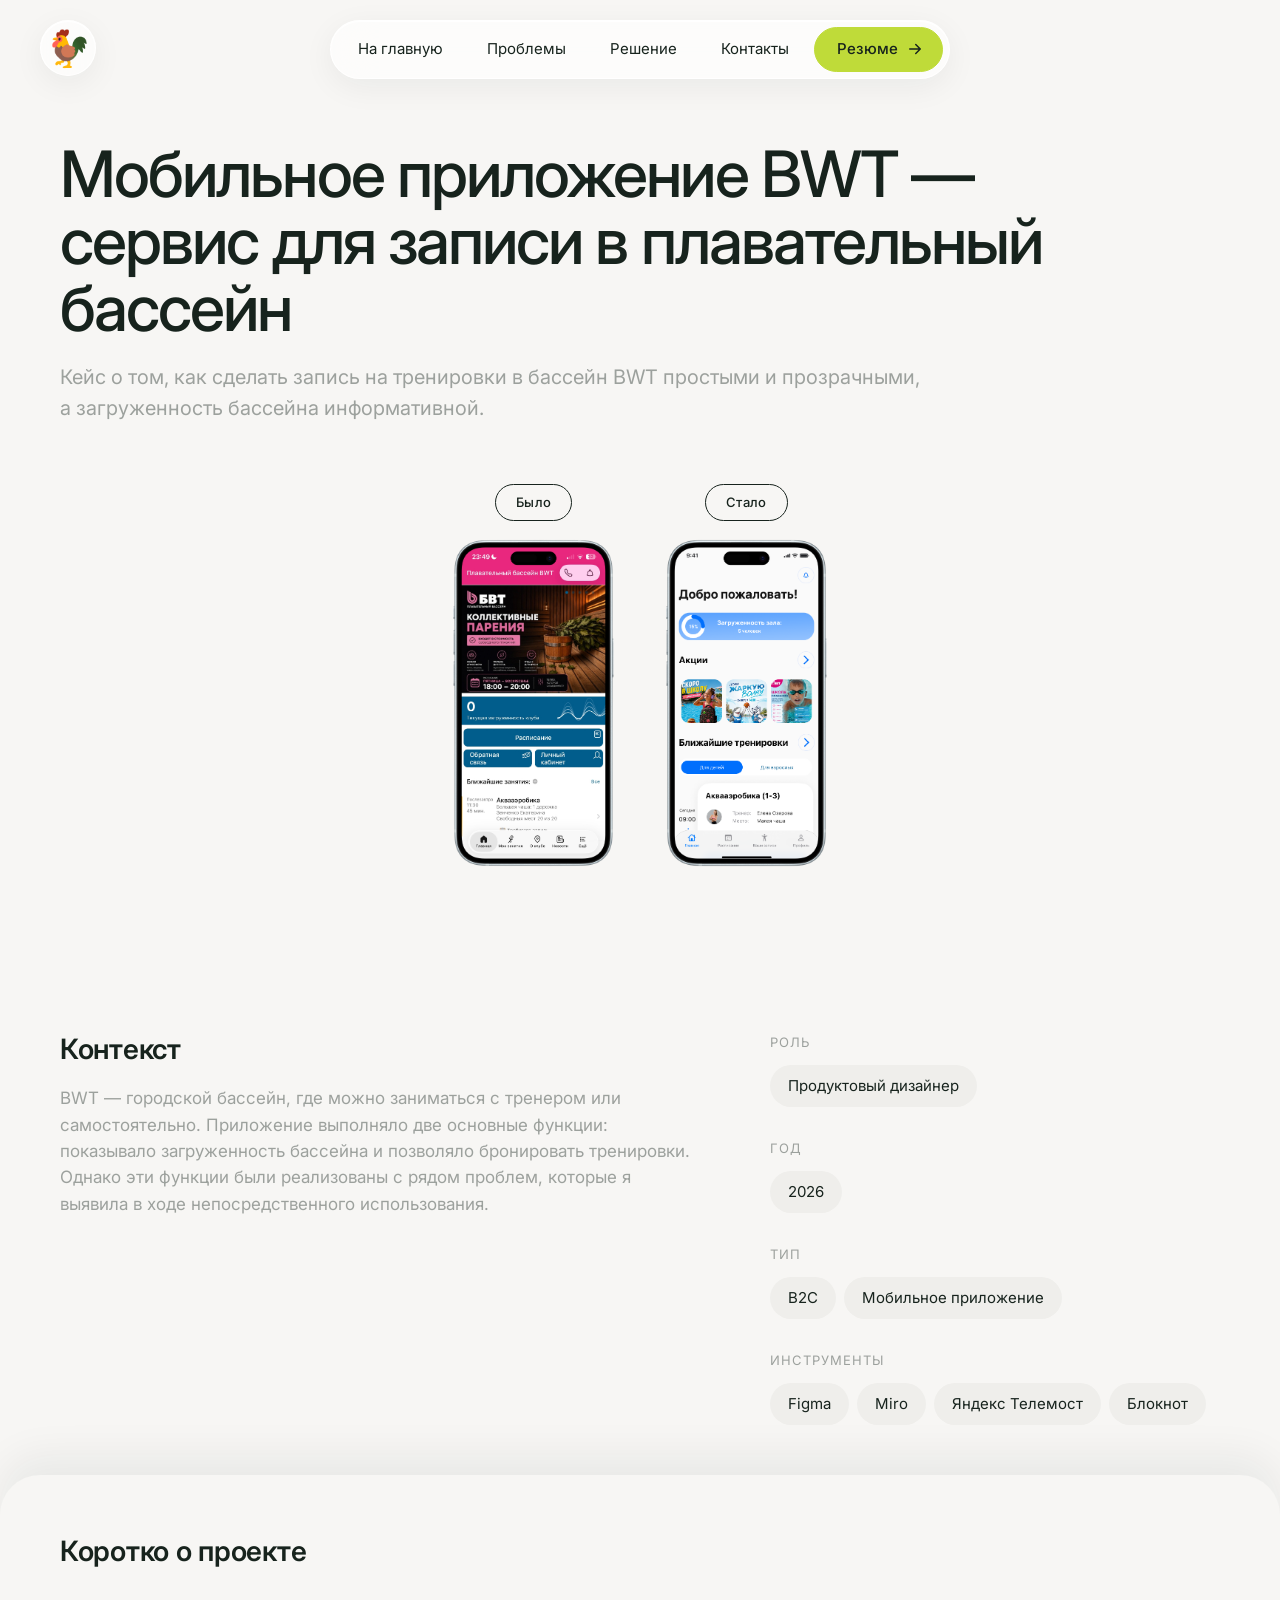
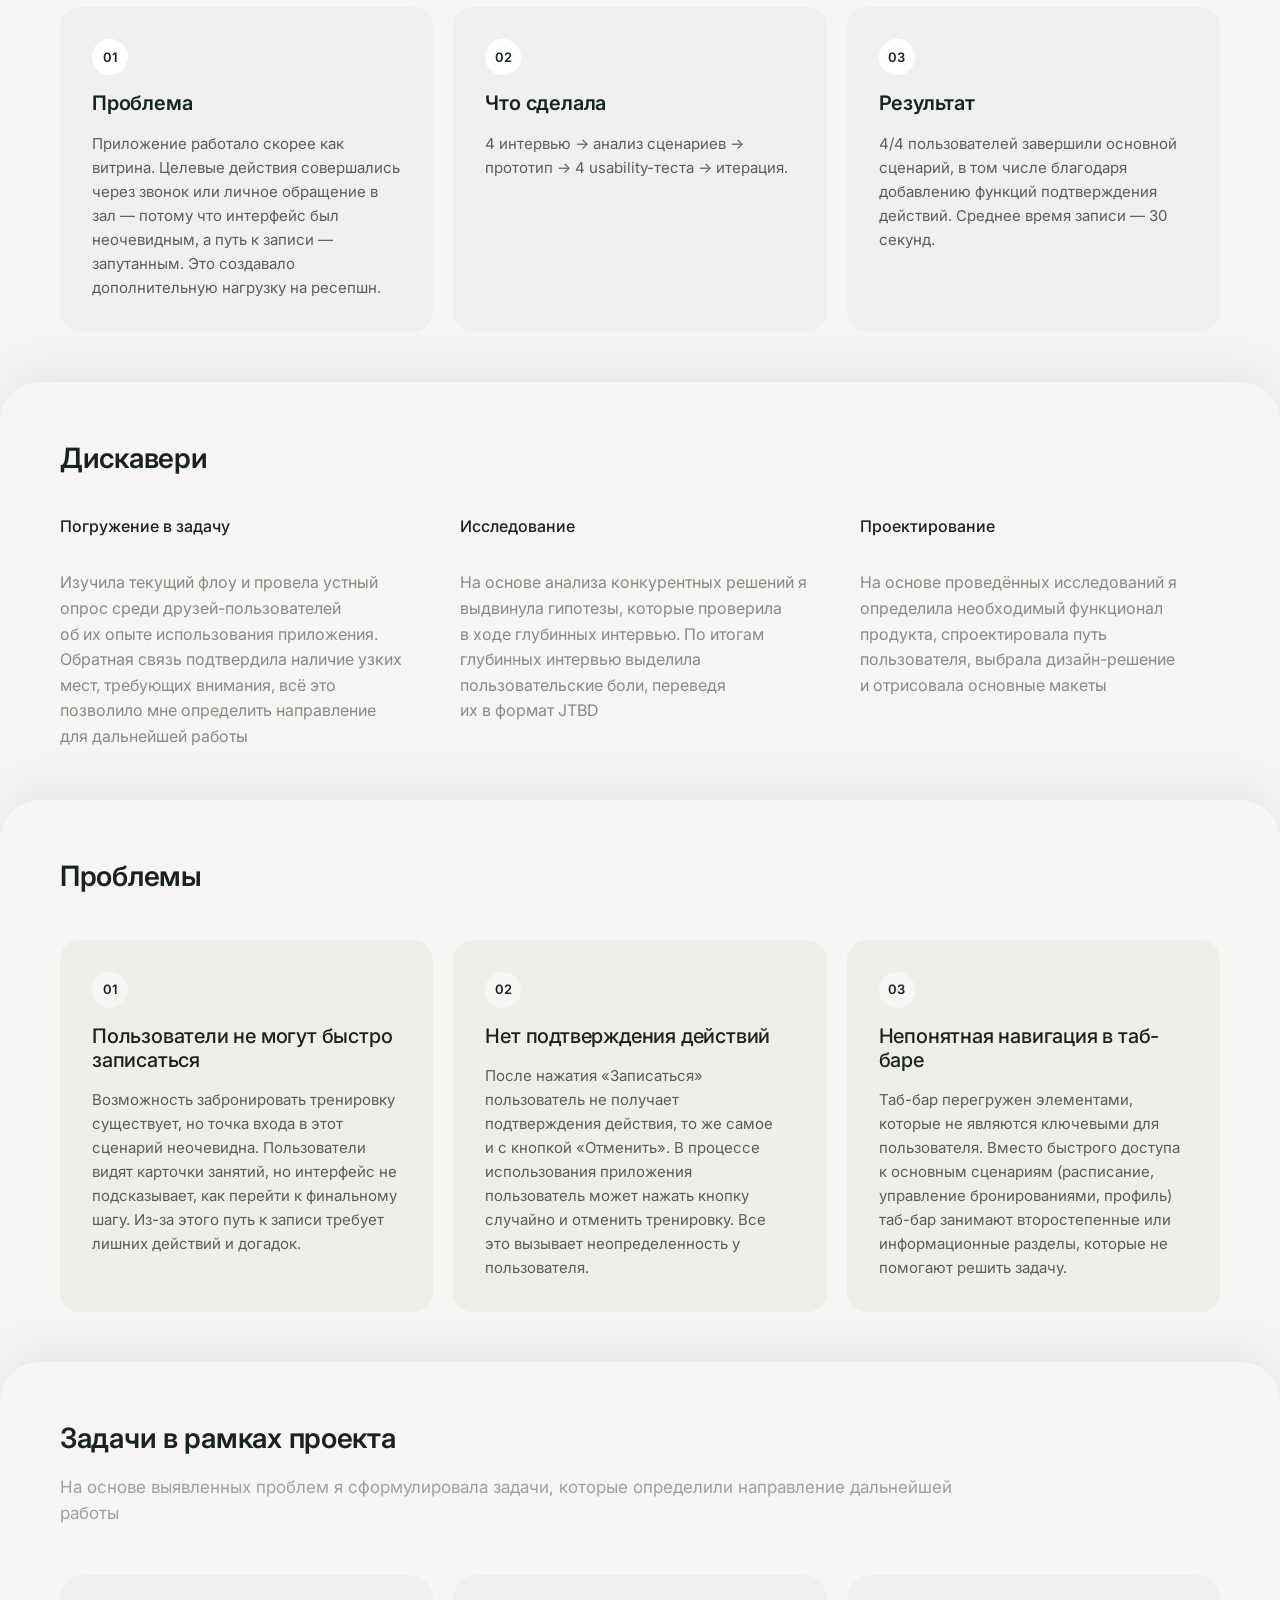
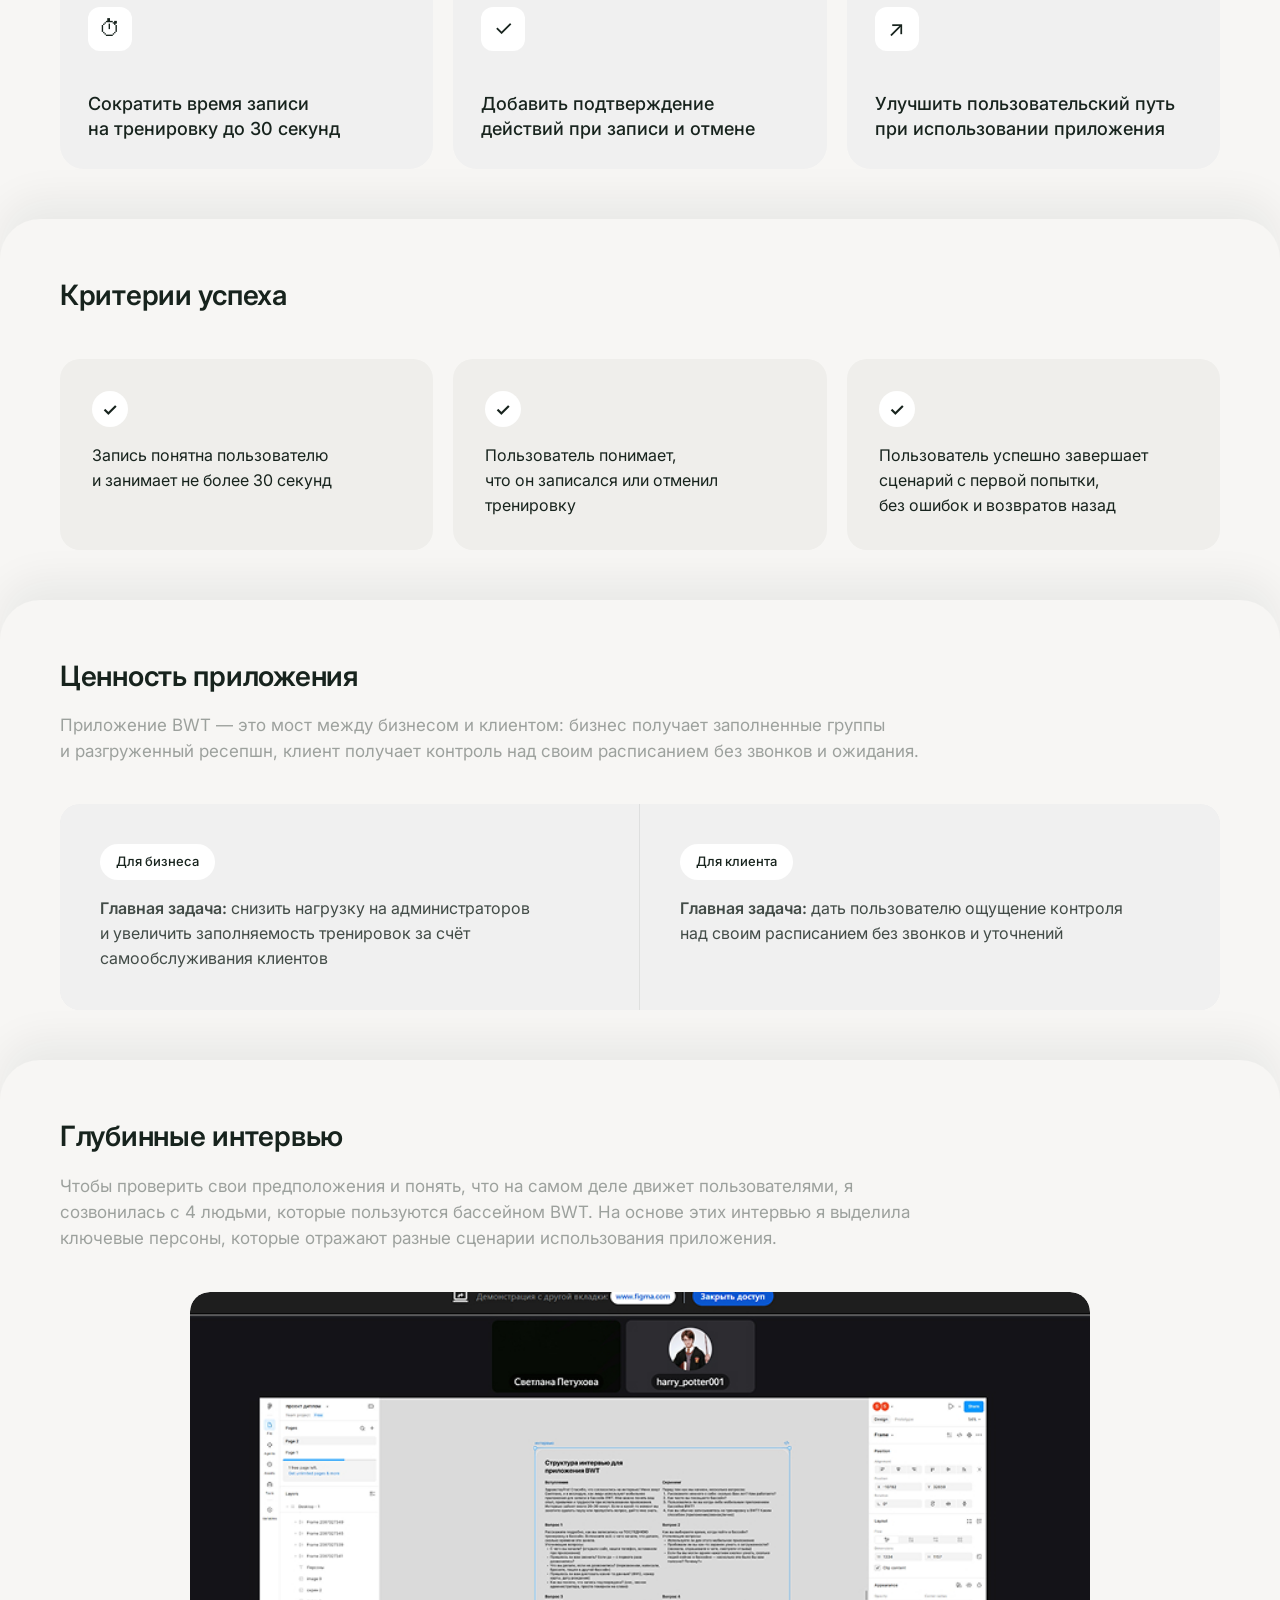
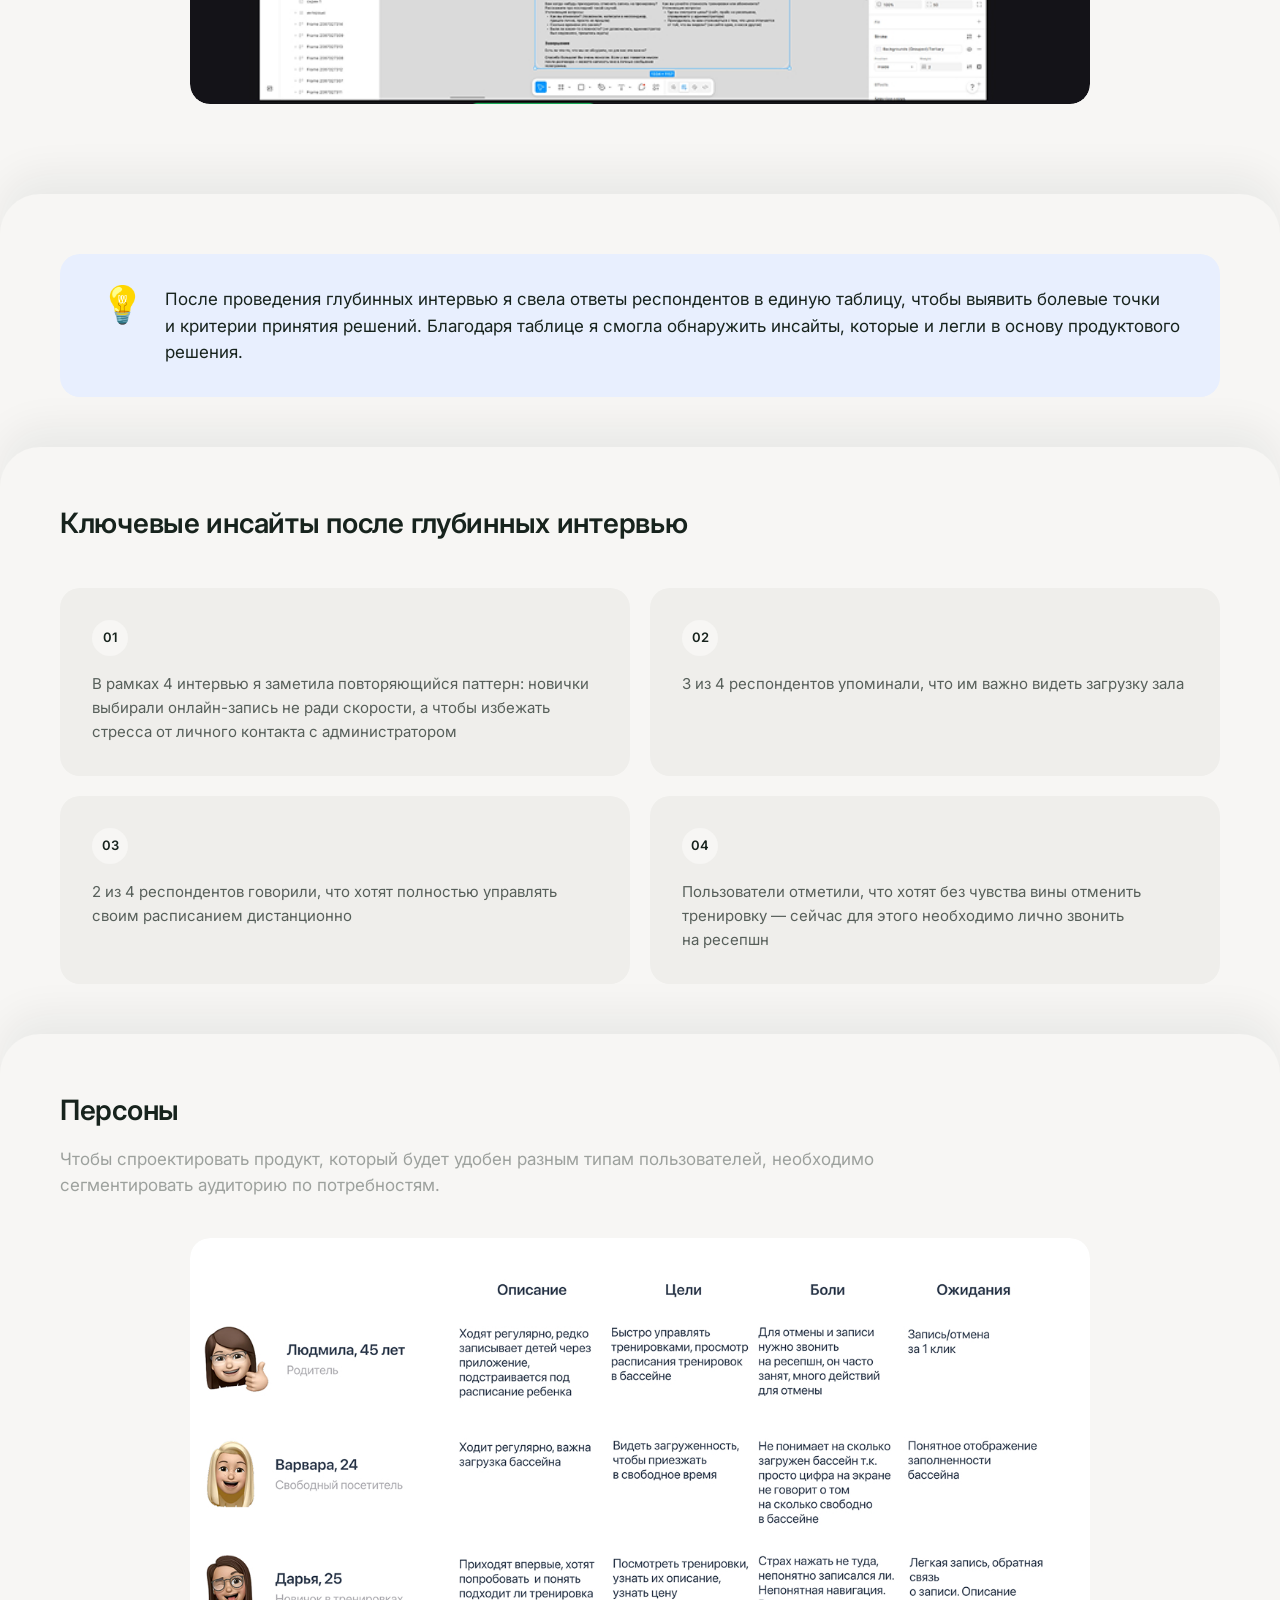
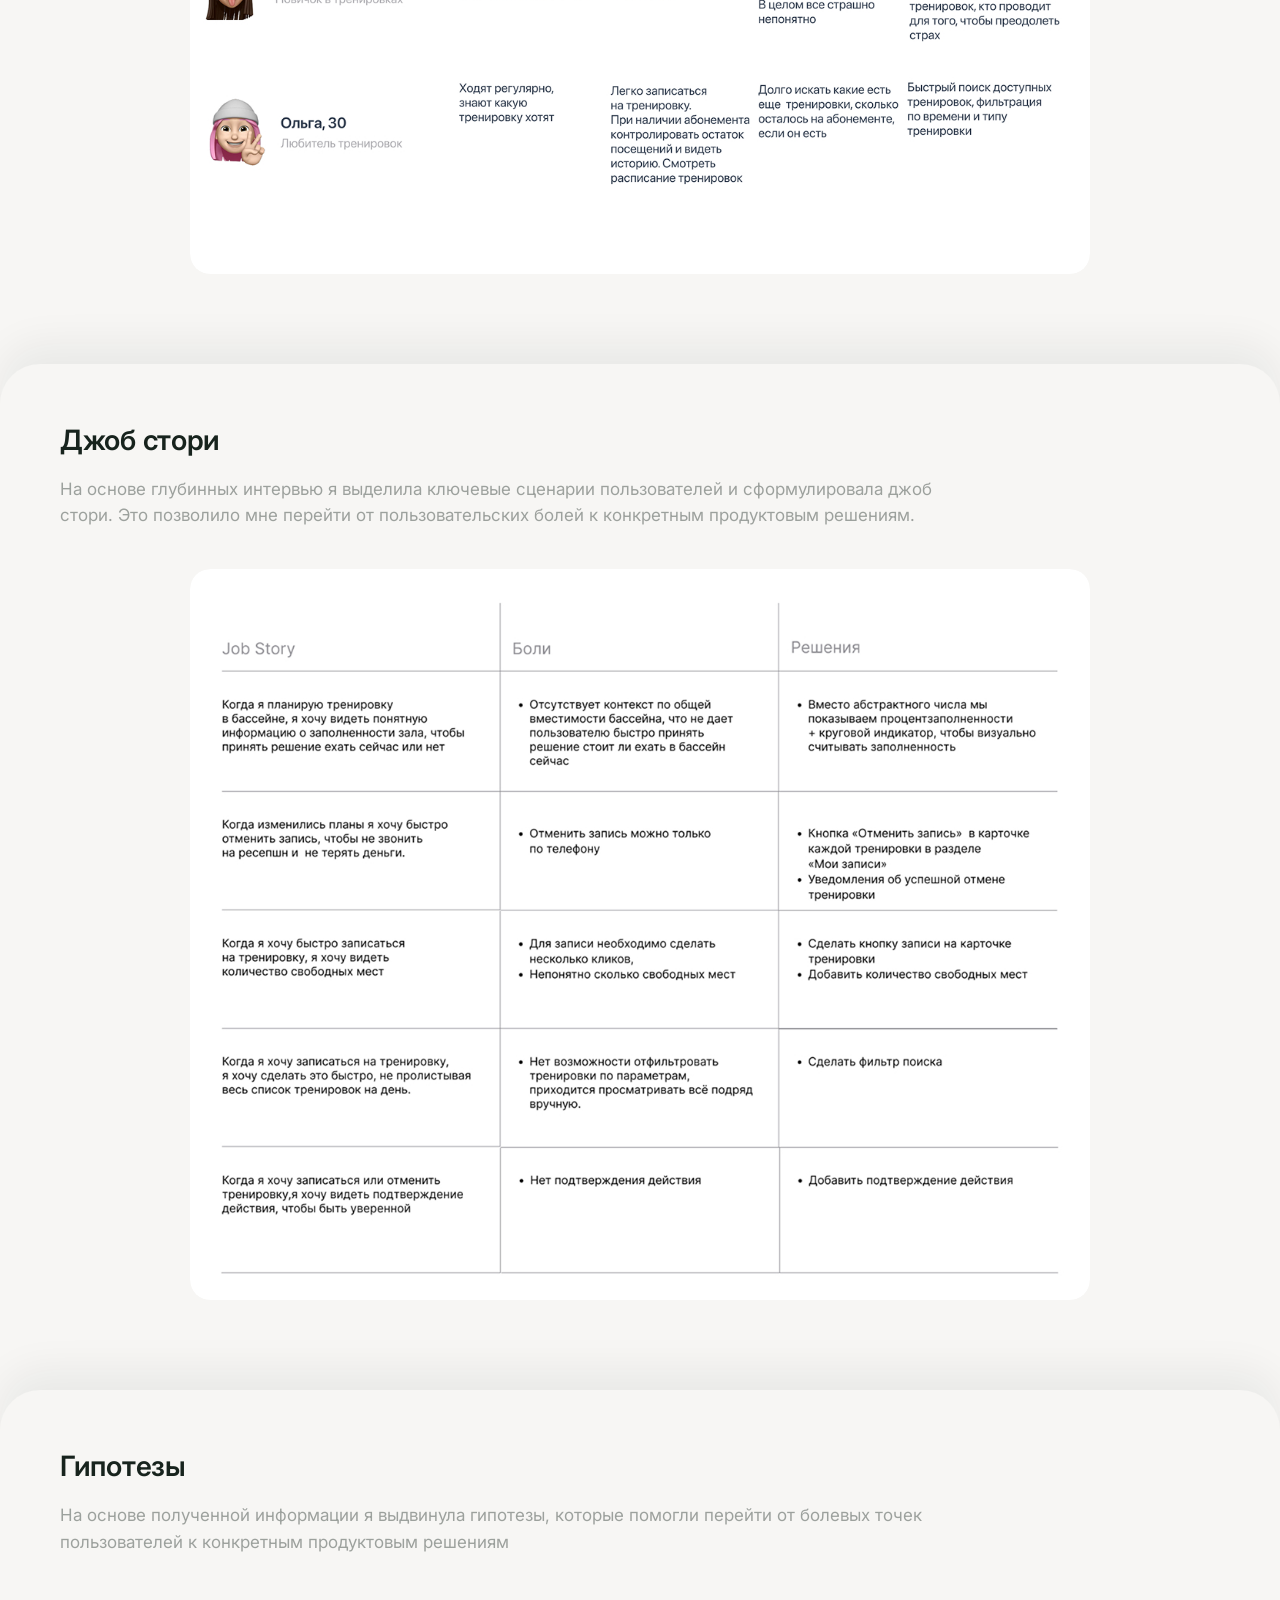
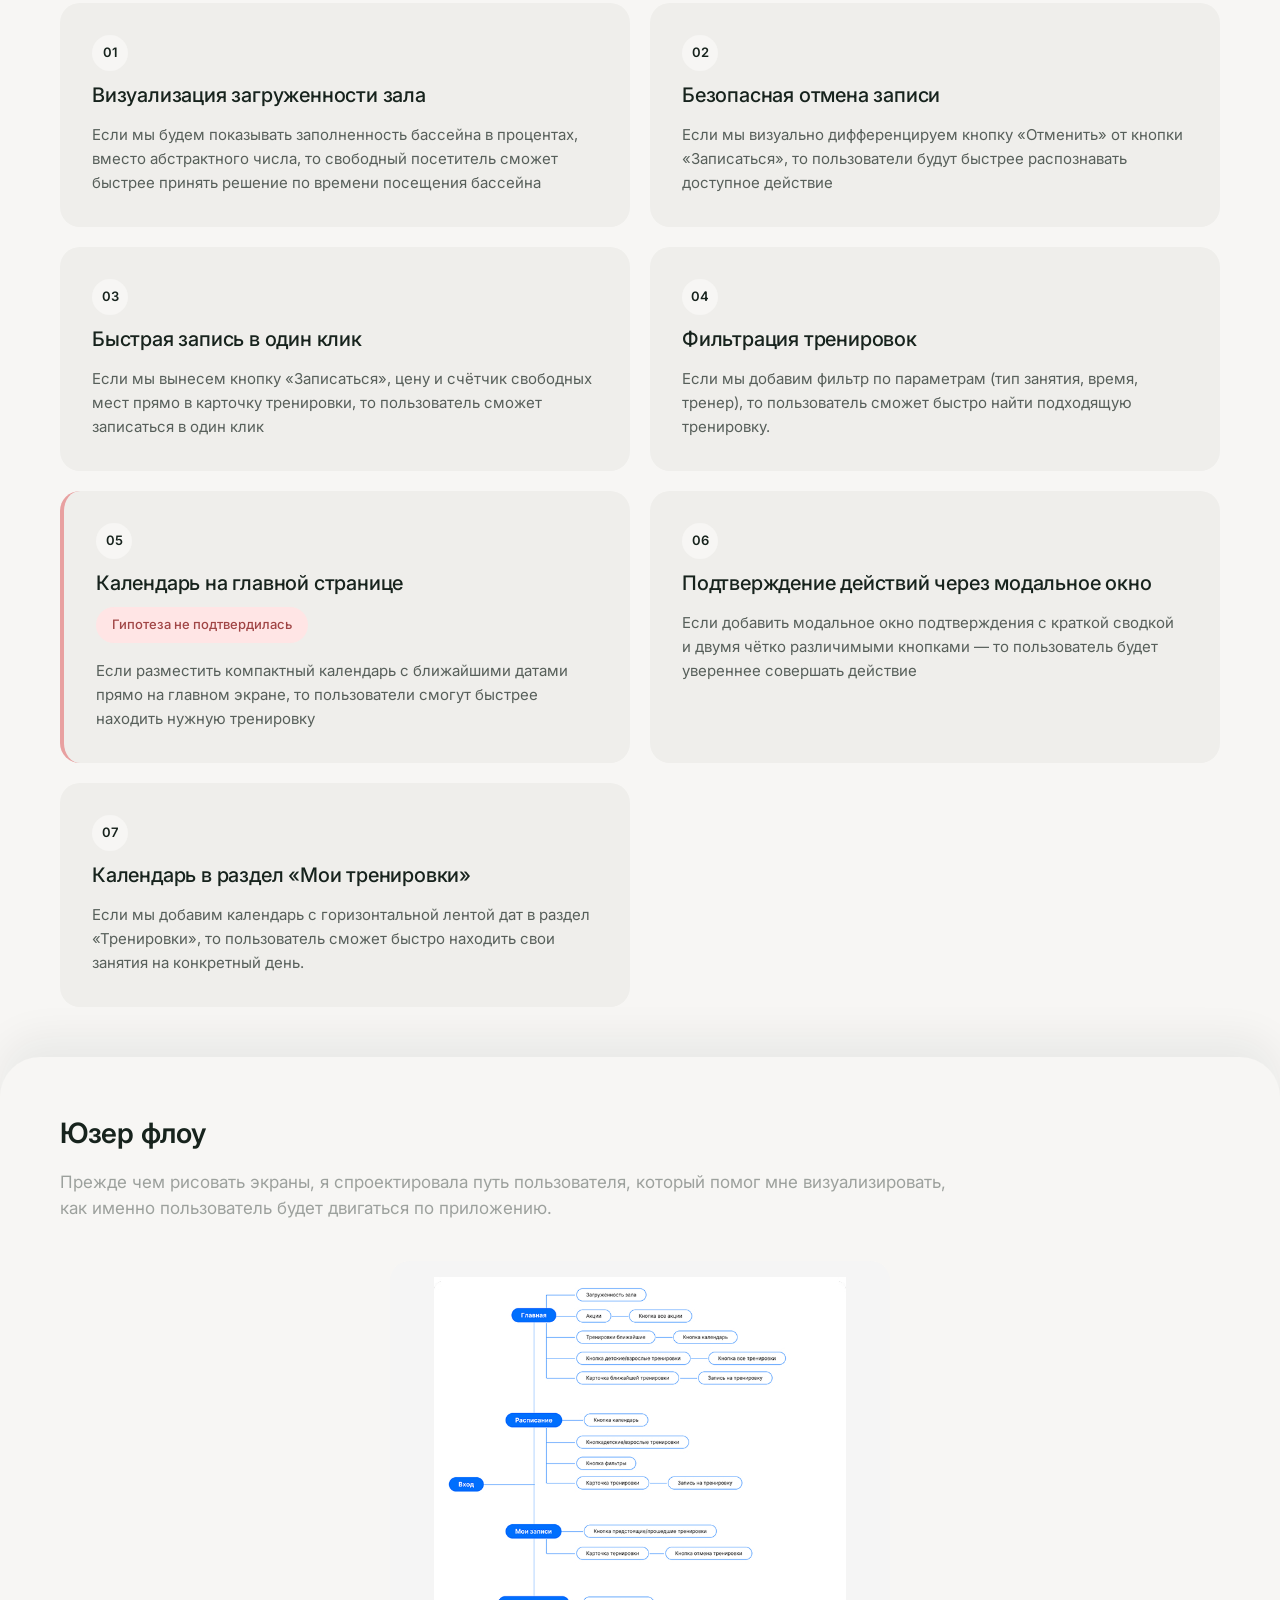
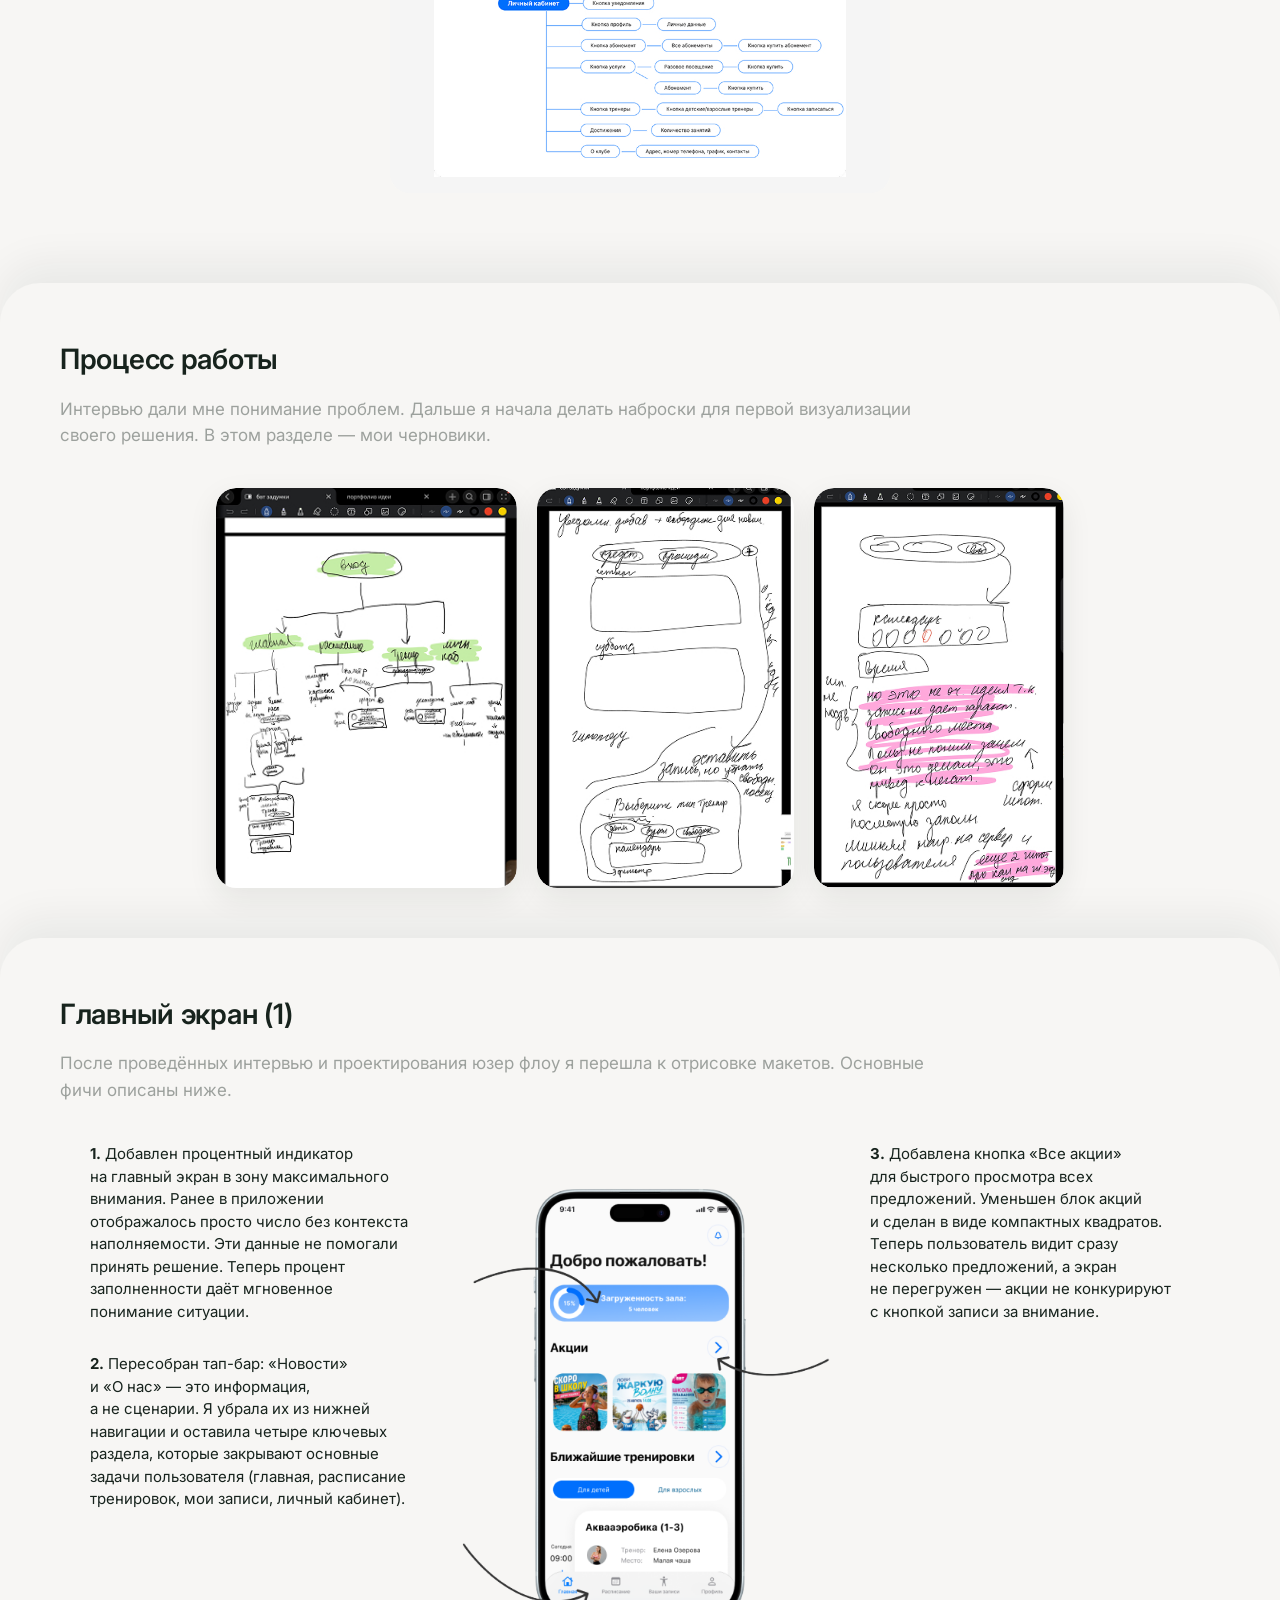
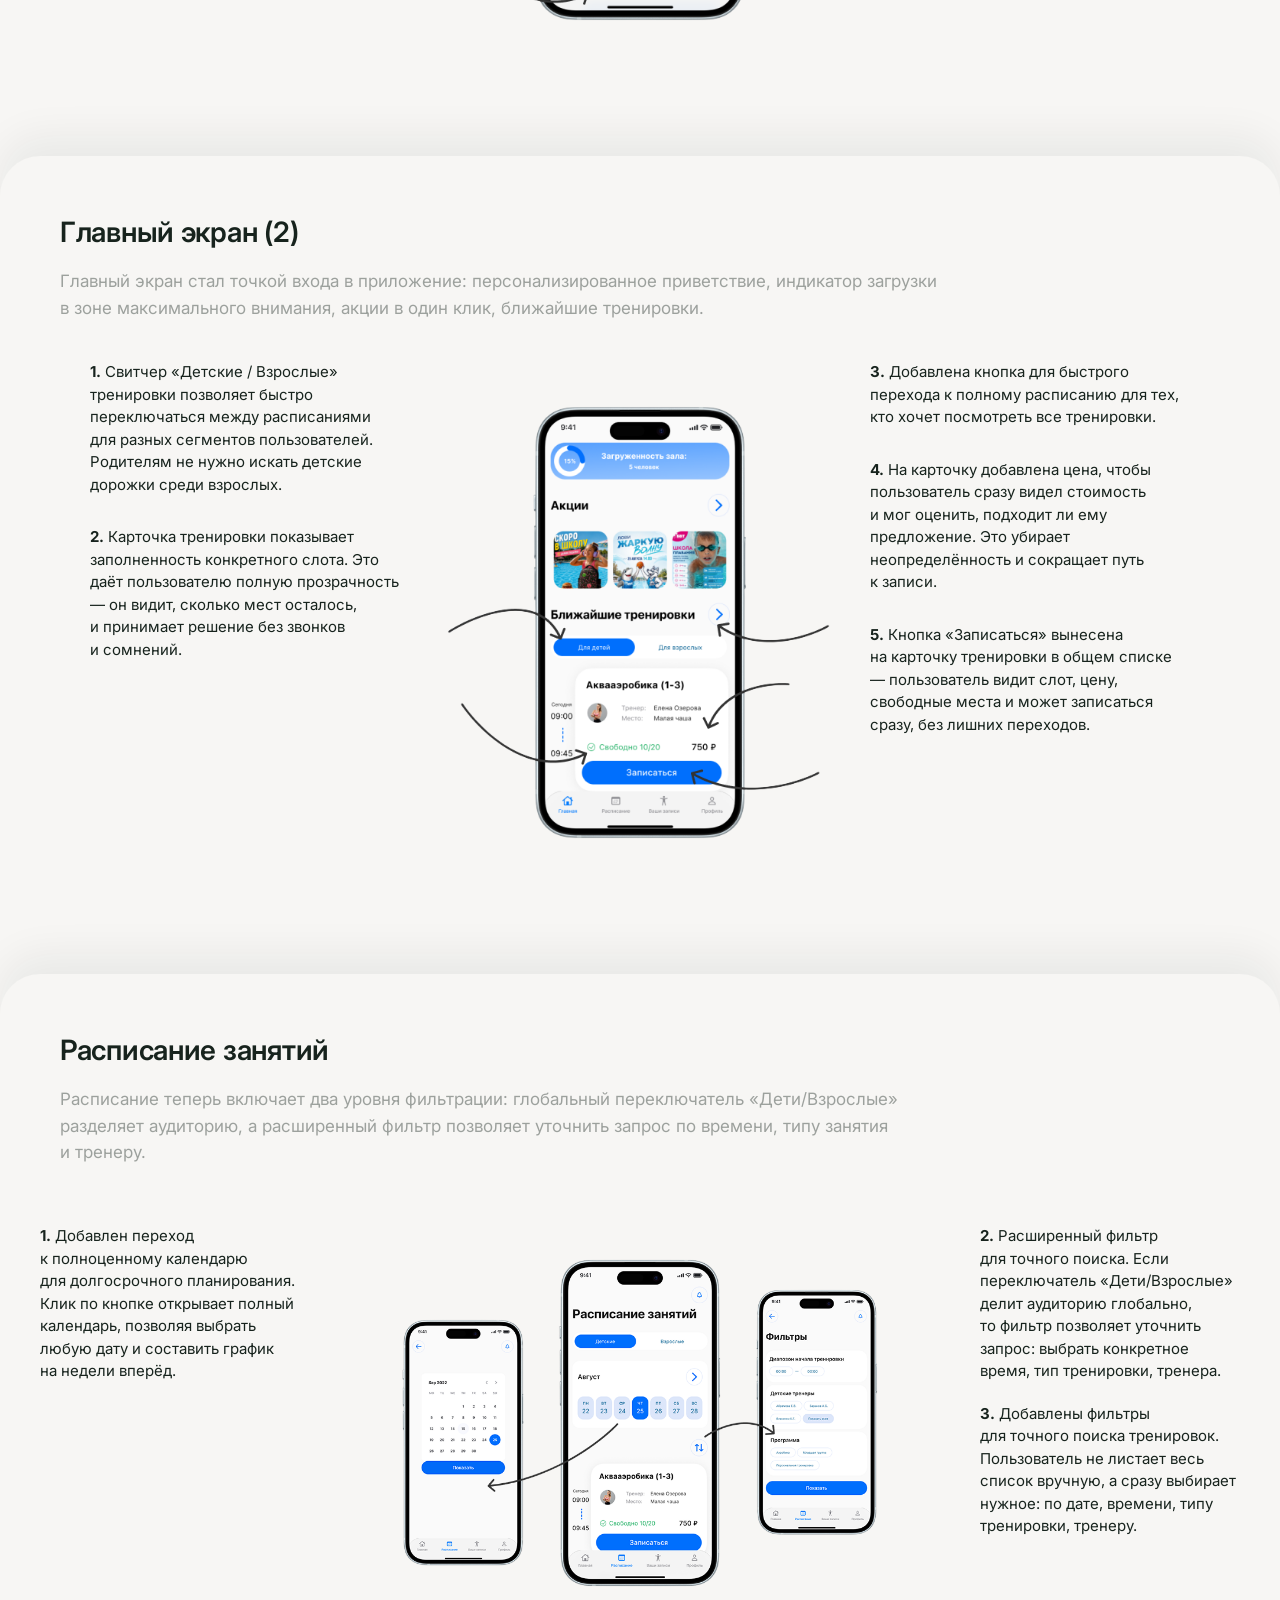
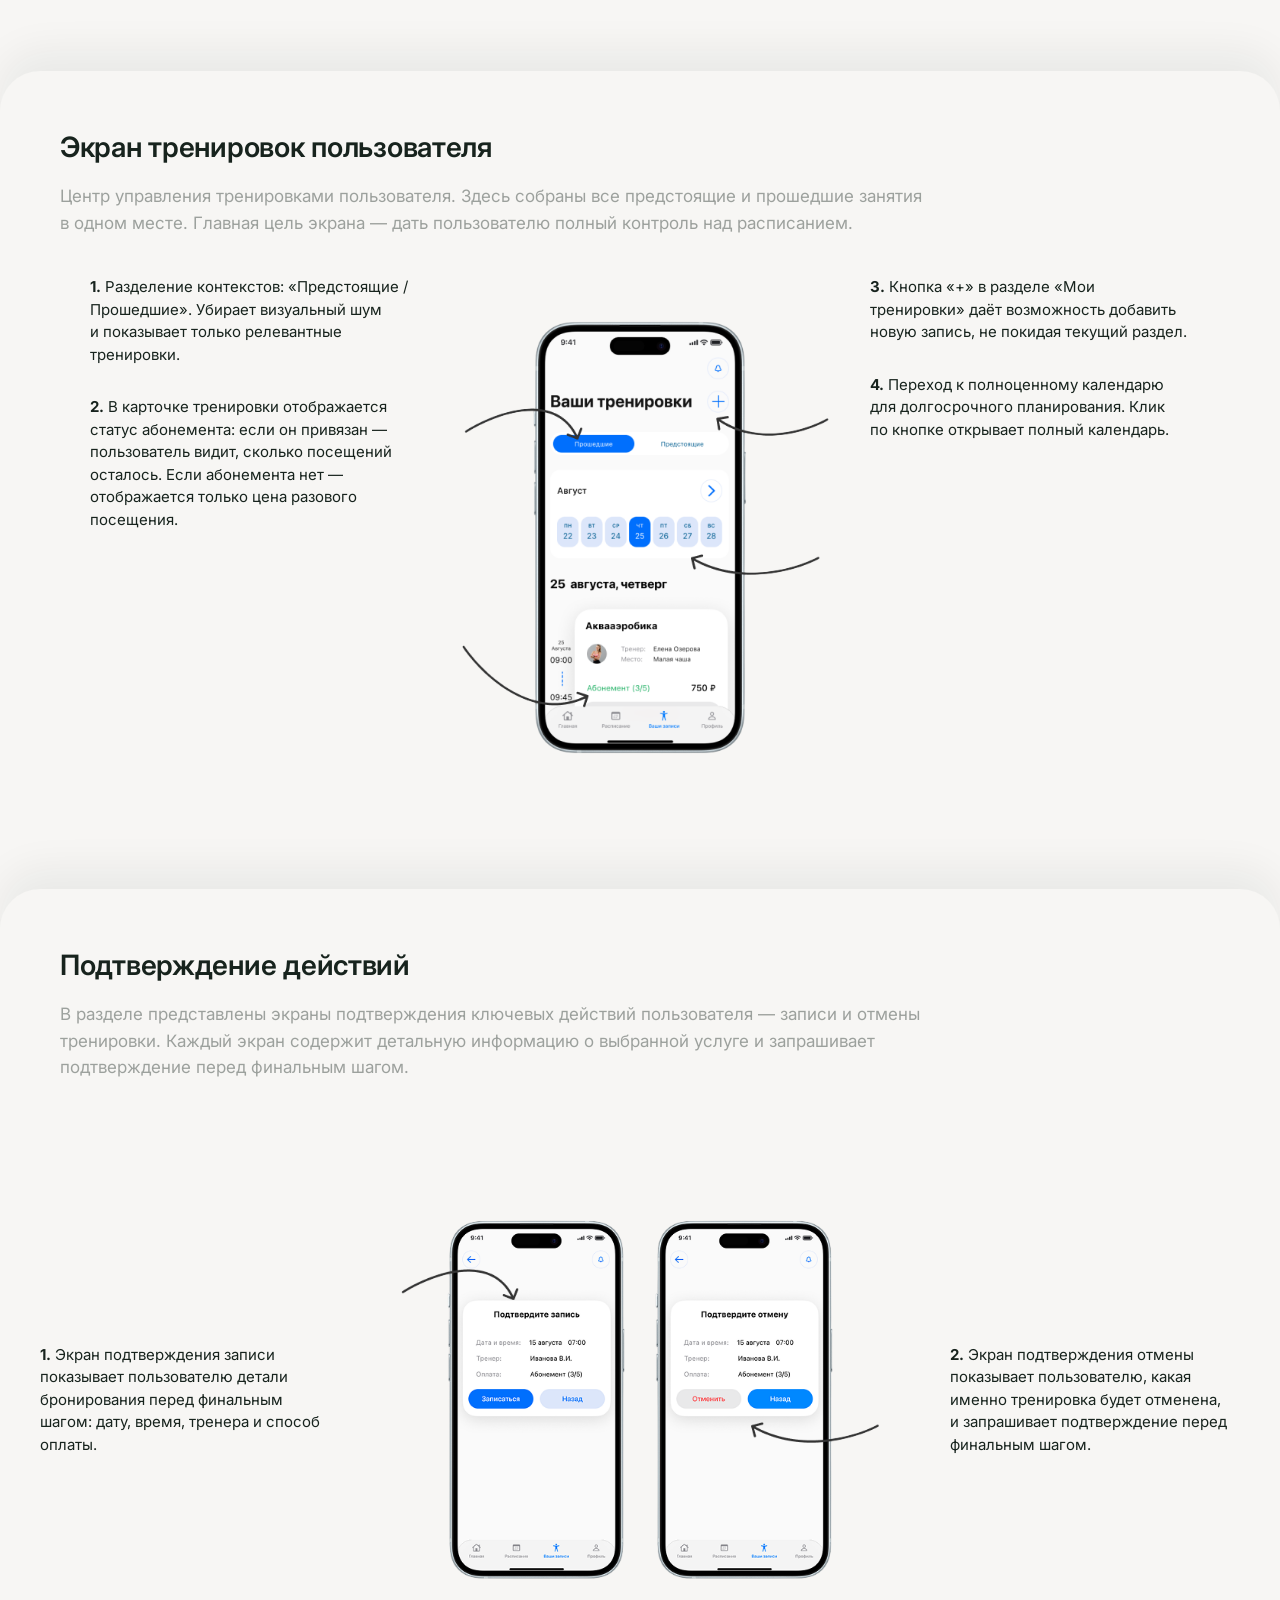
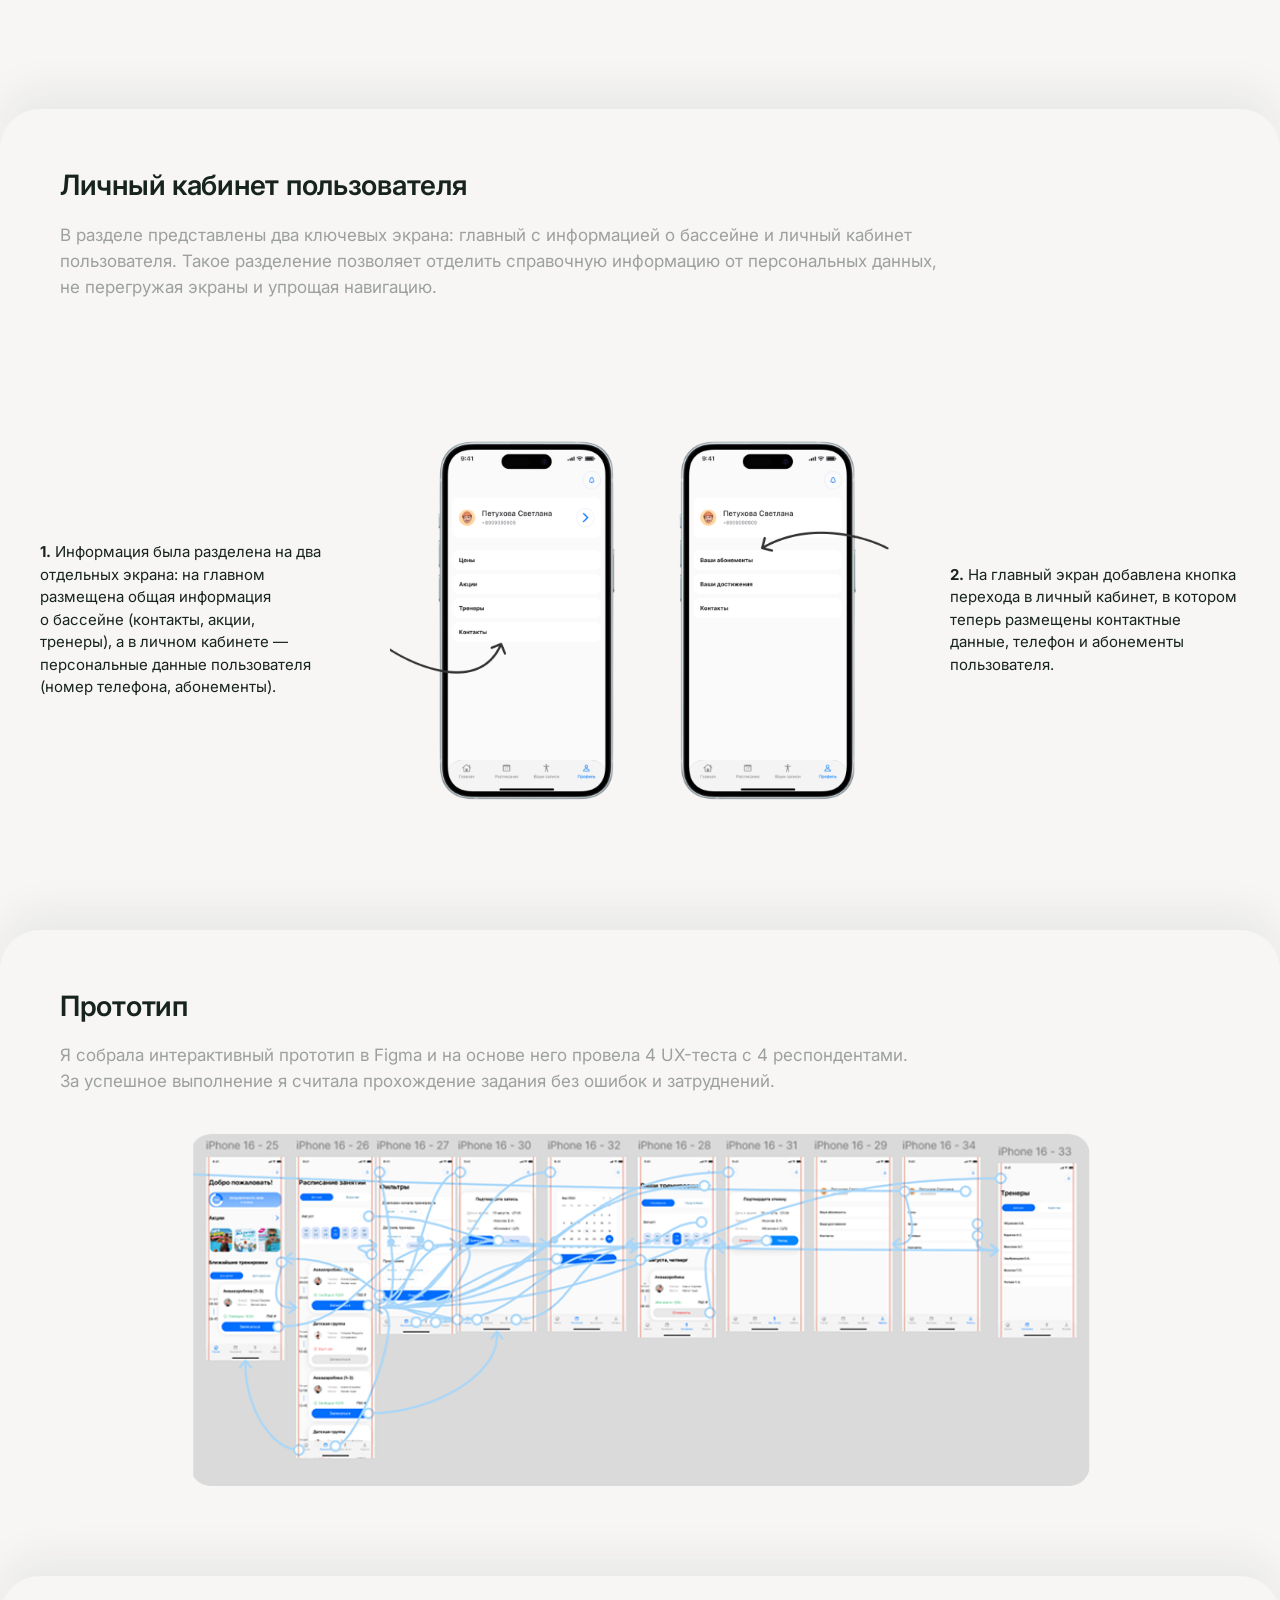
==== commit 0e9f236a: "Update case-bwt.html" ====
--- a/case-bwt.html
+++ b/case-bwt.html
@@ -542,7 +542,7 @@
           мне визуализировать, как именно пользователь будет двигаться по&nbsp;приложению.
         </p>
         <figure class="case-interview-photo case-interview-photo--small">
-          <img src="images/user.jpg" alt="Юзер флоу">
+          <img src="images/User.jpg" alt="Юзер флоу">
         </figure>
       </div>
     </section>
--- a/case.css
+++ b/case.css
@@ -1,3 +1,4 @@
+
 /* ============================================================
    ПЛАВНЫЙ СКРОЛЛ ПО ЯКОРЯМ
    ============================================================ */
@@ -60,6 +61,87 @@
 }
 
 /* ============================================================
+   БУРГЕР-МЕНЮ
+   ============================================================ */
+.navbar__burger {
+  display: none;
+  position: fixed;
+  top: 16px;
+  right: 16px;
+  z-index: 1200;
+  width: 44px;
+  height: 44px;
+  border-radius: 50%;
+  background: rgba(255, 255, 255, 0.85);
+  backdrop-filter: blur(20px) saturate(180%);
+  -webkit-backdrop-filter: blur(20px) saturate(180%);
+  border: 1px solid rgba(255, 255, 255, 0.9);
+  box-shadow: 0 8px 32px rgba(23, 35, 29, 0.08);
+  cursor: pointer;
+  flex-direction: column;
+  align-items: center;
+  justify-content: center;
+  gap: 5px;
+  padding: 0;
+}
+
+.navbar__burger span {
+  display: block;
+  width: 18px;
+  height: 2px;
+  background: #17231D;
+  border-radius: 2px;
+  transition: transform 0.3s ease, opacity 0.3s ease;
+}
+
+.navbar__burger.is-open span:nth-child(1) { transform: translateY(7px) rotate(45deg); }
+.navbar__burger.is-open span:nth-child(2) { opacity: 0; }
+.navbar__burger.is-open span:nth-child(3) { transform: translateY(-7px) rotate(-45deg); }
+
+.navbar__mobile-menu {
+  display: none;
+  position: fixed;
+  top: 0;
+  left: 0;
+  width: 100%;
+  height: 100%;
+  background: rgba(247, 246, 244, 0.98);
+  backdrop-filter: blur(20px);
+  -webkit-backdrop-filter: blur(20px);
+  z-index: 1100;
+  flex-direction: column;
+  align-items: center;
+  justify-content: center;
+  gap: 20px;
+  padding: 40px 20px;
+  box-sizing: border-box;
+}
+
+.navbar__mobile-menu.is-open { display: flex; }
+
+.navbar__mobile-menu a {
+  font-size: 22px;
+  font-weight: 500;
+  color: #17231D;
+  text-decoration: none;
+  padding: 12px 24px;
+  border-radius: 100px;
+}
+
+.navbar__mobile-menu .navbar__cta {
+  background: #BFDB39;
+  padding: 14px 28px;
+  font-size: 18px;
+  display: inline-flex;
+  align-items: center;
+  gap: 10px;
+  margin-top: 16px;
+  color: #17231D;
+  text-decoration: none;
+  border-radius: 100px;
+}
+
+/* ============================================================
    HERO
    ============================================================ */
 .case-hero {
@@ -220,6 +302,64 @@
 }
 
 /* ============================================================
+   TL;DR (коротко о проекте)
+   ============================================================ */
+.tldr-grid {
+  display: grid;
+  grid-template-columns: repeat(3, 1fr);
+  gap: 20px;
+  margin-top: 40px;
+}
+
+.tldr-card {
+  display: flex;
+  flex-direction: column;
+  gap: 16px;
+  padding: 32px;
+  background: #F0F0F0;
+  border-radius: 20px;
+  box-sizing: border-box;
+  transition: transform 0.3s ease, box-shadow 0.3s ease;
+}
+
+.tldr-card:hover {
+  transform: translateY(-4px);
+  box-shadow: 0 16px 40px rgba(23, 35, 29, 0.08);
+}
+
+.tldr-card__num {
+  display: inline-flex;
+  align-items: center;
+  justify-content: center;
+  width: 36px;
+  height: 36px;
+  flex-shrink: 0;
+  background: #FFFFFF;
+  border-radius: 50%;
+  font-size: 13px;
+  font-weight: 600;
+  color: #17231D;
+  margin: 0;
+}
+
+.tldr-card__title {
+  font-size: 20px;
+  font-weight: 600;
+  line-height: 1.25;
+  letter-spacing: -0.01em;
+  color: #17231D;
+  margin: 0;
+}
+
+.tldr-card__text {
+  font-size: 15px;
+  line-height: 1.6;
+  color: #17231D;
+  opacity: 0.7;
+  margin: 0;
+}
+
+/* ============================================================
    СЕТКА КАРТОЧЕК
    ============================================================ */
 .case-grid {
@@ -279,37 +419,49 @@
 }
 
 /* ============================================================
-   ЗАДАЧИ И КРИТЕРИИ
-   ============================================================ */
-.case-tasks__list {
-  list-style: none;
-  padding: 0;
-  margin: 0;
+   ЗАДАЧИ (карточки с иконками)
+   ============================================================ */
+.case-tasks {
+  display: grid;
+  grid-template-columns: repeat(3, 1fr);
+  gap: 20px;
+  margin-top: 48px;
+}
+
+.case-task {
   display: flex;
   flex-direction: column;
-  gap: 8px;
-}
-
-.case-tasks__list li {
-  position: relative;
-  padding-left: 24px;
-  font-size: 17px;
-  line-height: 1.6;
-  color: var(--text);
-  word-wrap: break-word;
-  overflow-wrap: break-word;
-  max-width: 100%;
-}
-
-.case-tasks__list li::before {
-  content: "";
-  position: absolute;
-  left: 8px;
-  top: 12px;
-  width: 6px;
-  height: 6px;
-  border-radius: 50%;
-  background: var(--text);
+  gap: 40px;
+  padding: 32px 28px 28px;
+  background: #F0F0F0;
+  border-radius: 24px;
+  box-sizing: border-box;
+  transition: transform 0.3s ease, box-shadow 0.3s ease;
+}
+
+.case-task:hover {
+  transform: translateY(-4px);
+  box-shadow: 0 16px 40px rgba(23, 35, 29, 0.08);
+}
+
+.case-task__icon {
+  display: inline-flex;
+  align-items: center;
+  justify-content: center;
+  width: 44px;
+  height: 44px;
+  background: #FFFFFF;
+  border-radius: 12px;
+  font-size: 22px;
+  flex-shrink: 0;
+}
+
+.case-task__text {
+  font-size: 18px;
+  font-weight: 500;
+  line-height: 1.4;
+  color: #17231D;
+  margin: 0;
 }
 
 /* ============================================================
@@ -319,7 +471,7 @@
   display: grid;
   grid-template-columns: repeat(3, 1fr);
   gap: 20px;
-  margin-top: 40px;
+  margin-top: 48px;
 }
 
 .case-criterion {
@@ -346,7 +498,7 @@
   flex-shrink: 0;
   background: #fff;
   border-radius: 50%;
-  font-size: 13px;
+  font-size: 18px;
   font-weight: 600;
   color: var(--text);
 }
@@ -363,7 +515,6 @@
   color: var(--text);
   margin: 0;
 }
-
 /* ============================================================
    ДИСКАВЕРИ
    ============================================================ */
@@ -706,6 +857,8 @@
   border-radius: 0;
   box-shadow: none;
 }
+
+
 /* ============================================================
    ЛАЙТБОКС
    ============================================================ */
@@ -1122,6 +1275,7 @@
   color: var(--text);
   text-align: right;
 }
+
 /* ============================================================
    АДАПТИВ — ПЛАНШЕТ (≤ 991px)
    ============================================================ */
@@ -1155,6 +1309,14 @@
     grid-template-columns: 1fr;
   }
 
+  .case-tasks {
+    grid-template-columns: 1fr;
+  }
+
+  .tldr-grid {
+    grid-template-columns: 1fr;
+  }
+
   .case-screen {
     grid-template-columns: 1fr;
     gap: 40px;
@@ -1241,6 +1403,14 @@
 @media (max-width: 767px) {
   .navbar__logo {
     display: none !important;
+  }
+
+  .navbar__pill {
+    display: none !important;
+  }
+
+  .navbar__burger {
+    display: flex !important;
   }
 
   .case-page,
@@ -1285,7 +1455,7 @@
     overflow-wrap: break-word;
   }
 
-  /* Задачи */
+  /* Задачи (список) */
   .case-tasks__list li {
     font-size: 15px;
     padding-left: 20px;
@@ -1298,18 +1468,46 @@
     height: 5px;
   }
 
+  /* Задачи (карточки) */
+  .case-tasks {
+    grid-template-columns: 1fr;
+    gap: 16px;
+  }
+
+  .case-task {
+    padding: 24px 20px;
+    gap: 24px;
+  }
+
+  .case-task__text {
+    font-size: 16px;
+  }
+
+  .case-task__icon {
+    width: 40px;
+    height: 40px;
+    font-size: 20px;
+  }
+
+  /* TL;DR */
+  .tldr-grid { grid-template-columns: 1fr; gap: 16px; }
+  .tldr-card { padding: 20px; }
+  .tldr-card__title { font-size: 17px; }
+  .tldr-card__text { font-size: 14px; }
+
   /* Карточки */
   .case-card { padding: 20px; }
   .case-card__title { font-size: 17px; }
   .case-card__text { font-size: 14px; }
 
   /* Критерии */
+  .case-criteria { grid-template-columns: 1fr; gap: 16px; }
   .case-criterion { padding: 20px; }
   .case-criterion__text { font-size: 14px; }
   .case-criterion__num {
     width: 32px;
     height: 32px;
-    font-size: 12px;
+    font-size: 16px;
   }
 
   /* Гипотезы */
@@ -1422,13 +1620,13 @@
   }
 
   /* Результаты */
-  .case-results { grid-template-columns: 1fr; margin-top: 32px; }
+  .case-results { grid-template-columns: 1fr; margin-top: 32px; gap: 16px; }
   .case-result { padding: 20px; }
   .case-result__title { font-size: 17px; }
   .case-result__text { font-size: 14px; }
 
   /* Точки роста */
-  .case-growth { grid-template-columns: 1fr; margin-top: 32px; }
+  .case-growth { grid-template-columns: 1fr; margin-top: 32px; gap: 16px; }
   .case-growth__item { padding: 20px 24px; gap: 16px; }
   .case-growth__num {
     width: 40px;
@@ -1438,7 +1636,7 @@
   .case-growth__text { font-size: 15px; }
 
   /* Рефлексия */
-  .case-reflection { grid-template-columns: 1fr; margin-top: 32px; }
+  .case-reflection { grid-template-columns: 1fr; margin-top: 32px; gap: 16px; }
   .case-reflection__item { padding: 20px; }
   .case-reflection__title { font-size: 17px; }
   .case-reflection__text { font-size: 14px; }
@@ -1482,67 +1680,6 @@
 }
 
 /* ============================================================
-   ХЕДЕР НА ТЕЛЕФОНЕ — компактный
-   ============================================================ */
-@media (max-width: 767px) {
-  body {
-    padding-top: 70px !important;
-    overflow-x: hidden !important;
-  }
-
-  html {
-    overflow-x: hidden !important;
-  }
-
-  .navbar-wrapper {
-    top: 8px !important;
-    padding: 0 8px !important;
-    max-width: 100vw !important;
-    overflow: hidden !important;
-  }
-
-  .navbar__pill {
-    padding: 3px !important;
-    gap: 1px !important;
-    max-width: calc(100vw - 60px) !important;
-    overflow-x: auto !important;
-    -webkit-overflow-scrolling: touch;
-    scrollbar-width: none;
-  }
-
-  .navbar__pill::-webkit-scrollbar {
-    display: none;
-  }
-
-  .navbar__links {
-    gap: 0 !important;
-    flex-shrink: 0 !important;
-  }
-
-  .navbar__link {
-    padding: 6px 8px !important;
-    font-size: 11px !important;
-    white-space: nowrap !important;
-  }
-
-  .navbar__cta {
-    padding: 6px 8px 6px 10px !important;
-    font-size: 11px !important;
-    gap: 4px !important;
-    flex-shrink: 0 !important;
-  }
-
-  .navbar__cta span {
-    display: none !important;
-  }
-
-  .navbar__arrow {
-    width: 12px !important;
-    height: 12px !important;
-  }
-}
-
-/* ============================================================
    ОЧЕНЬ МАЛЕНЬКИЕ ЭКРАНЫ (≤ 479px)
    ============================================================ */
 @media (max-width: 479px) {
@@ -1572,12 +1709,10 @@
     max-width: 240px;
   }
 
-  .navbar__link {
-    padding: 5px 6px !important;
-    font-size: 10px !important;
-  }
-
-  .navbar__cta {
-    padding: 5px 6px 5px 8px !important;
-  }
-}
+  .case-task {
+    padding: 20px 16px;
+    gap: 16px;
+  }
+
+  .case-task__text { font-size: 15px; }
+}
